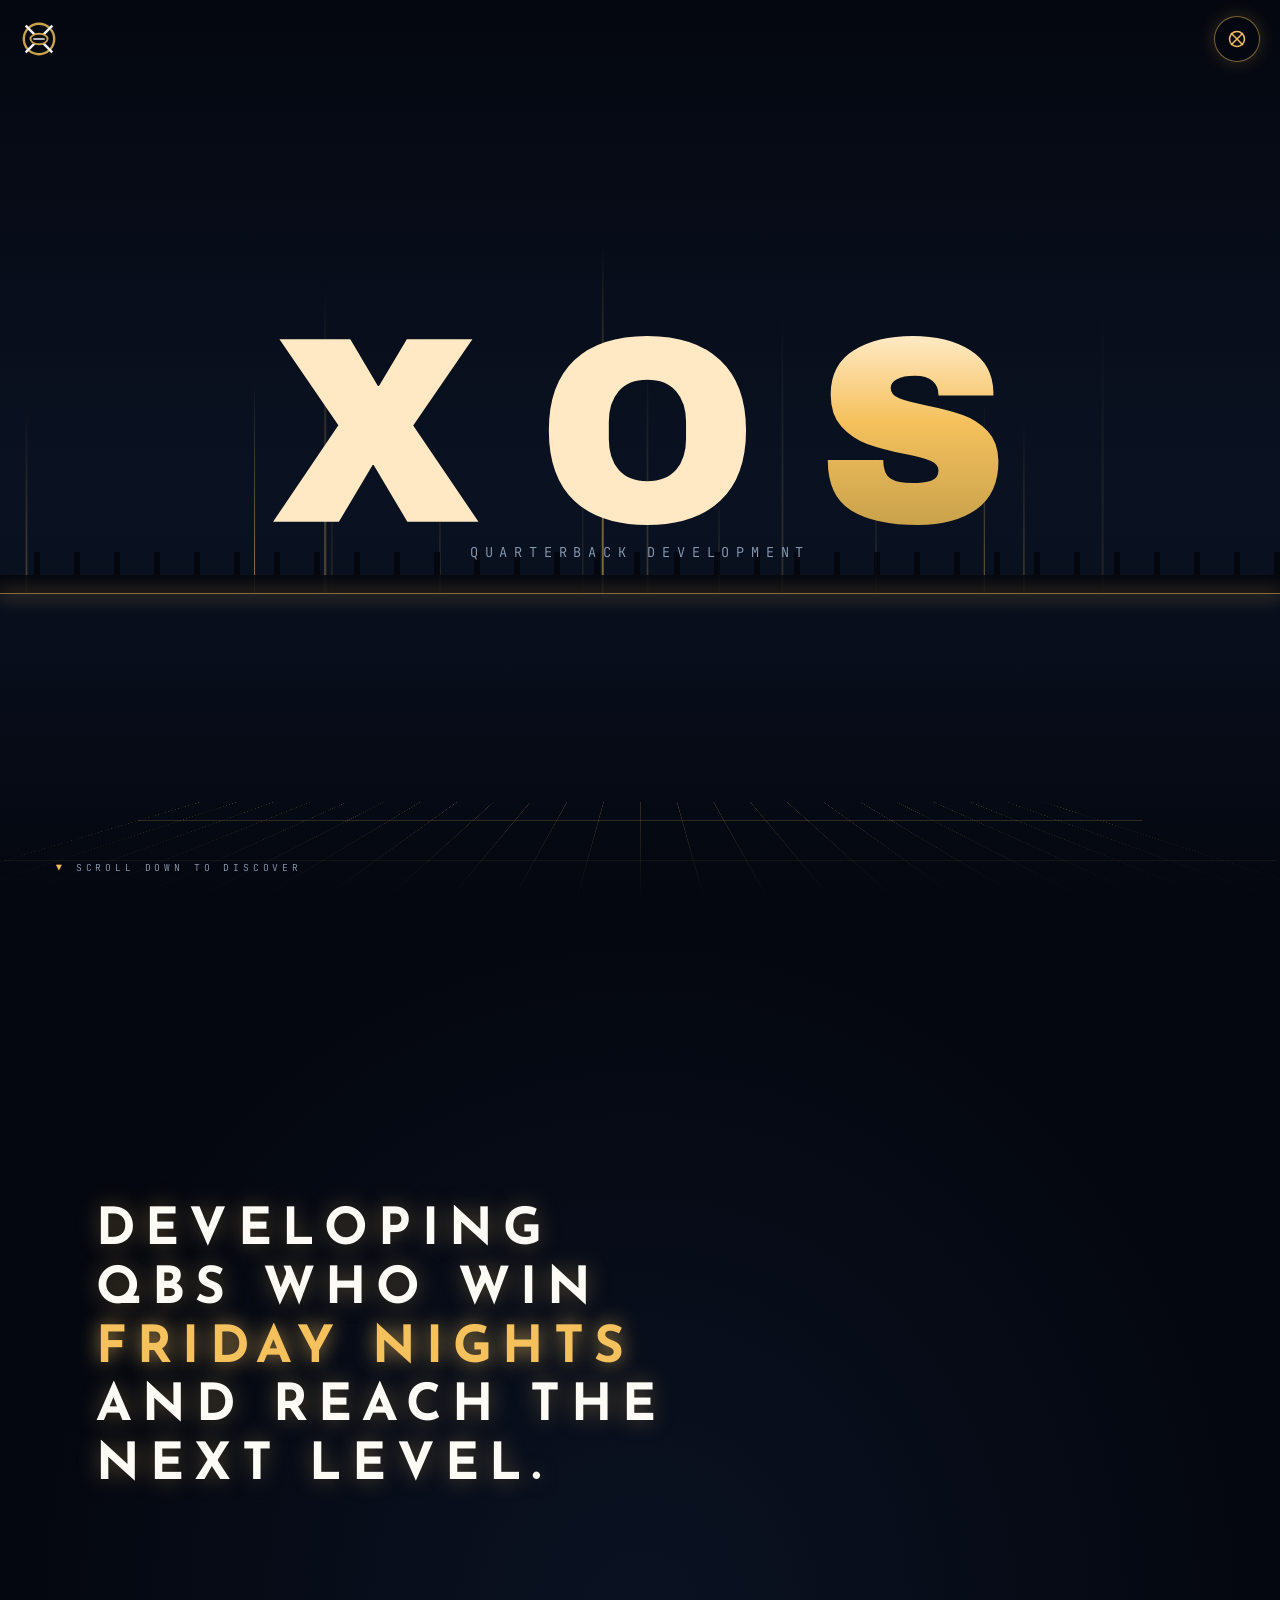
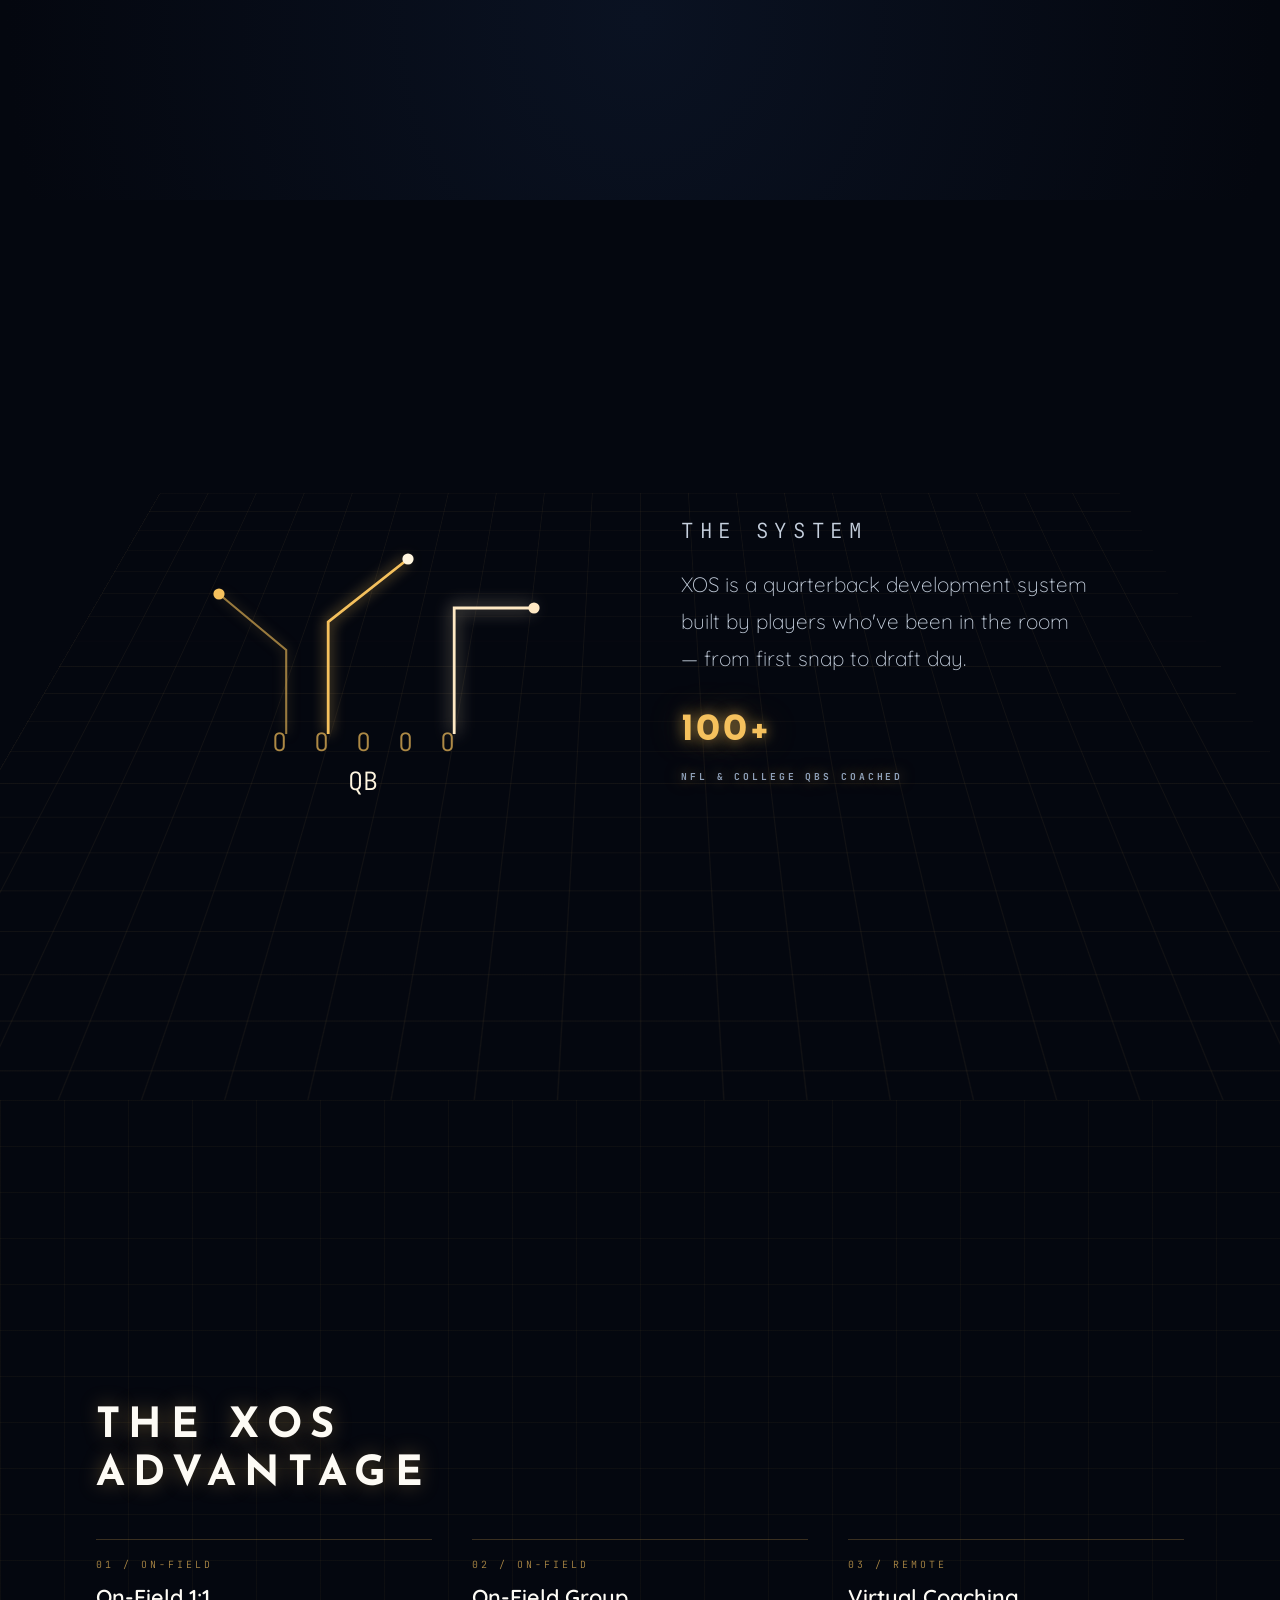
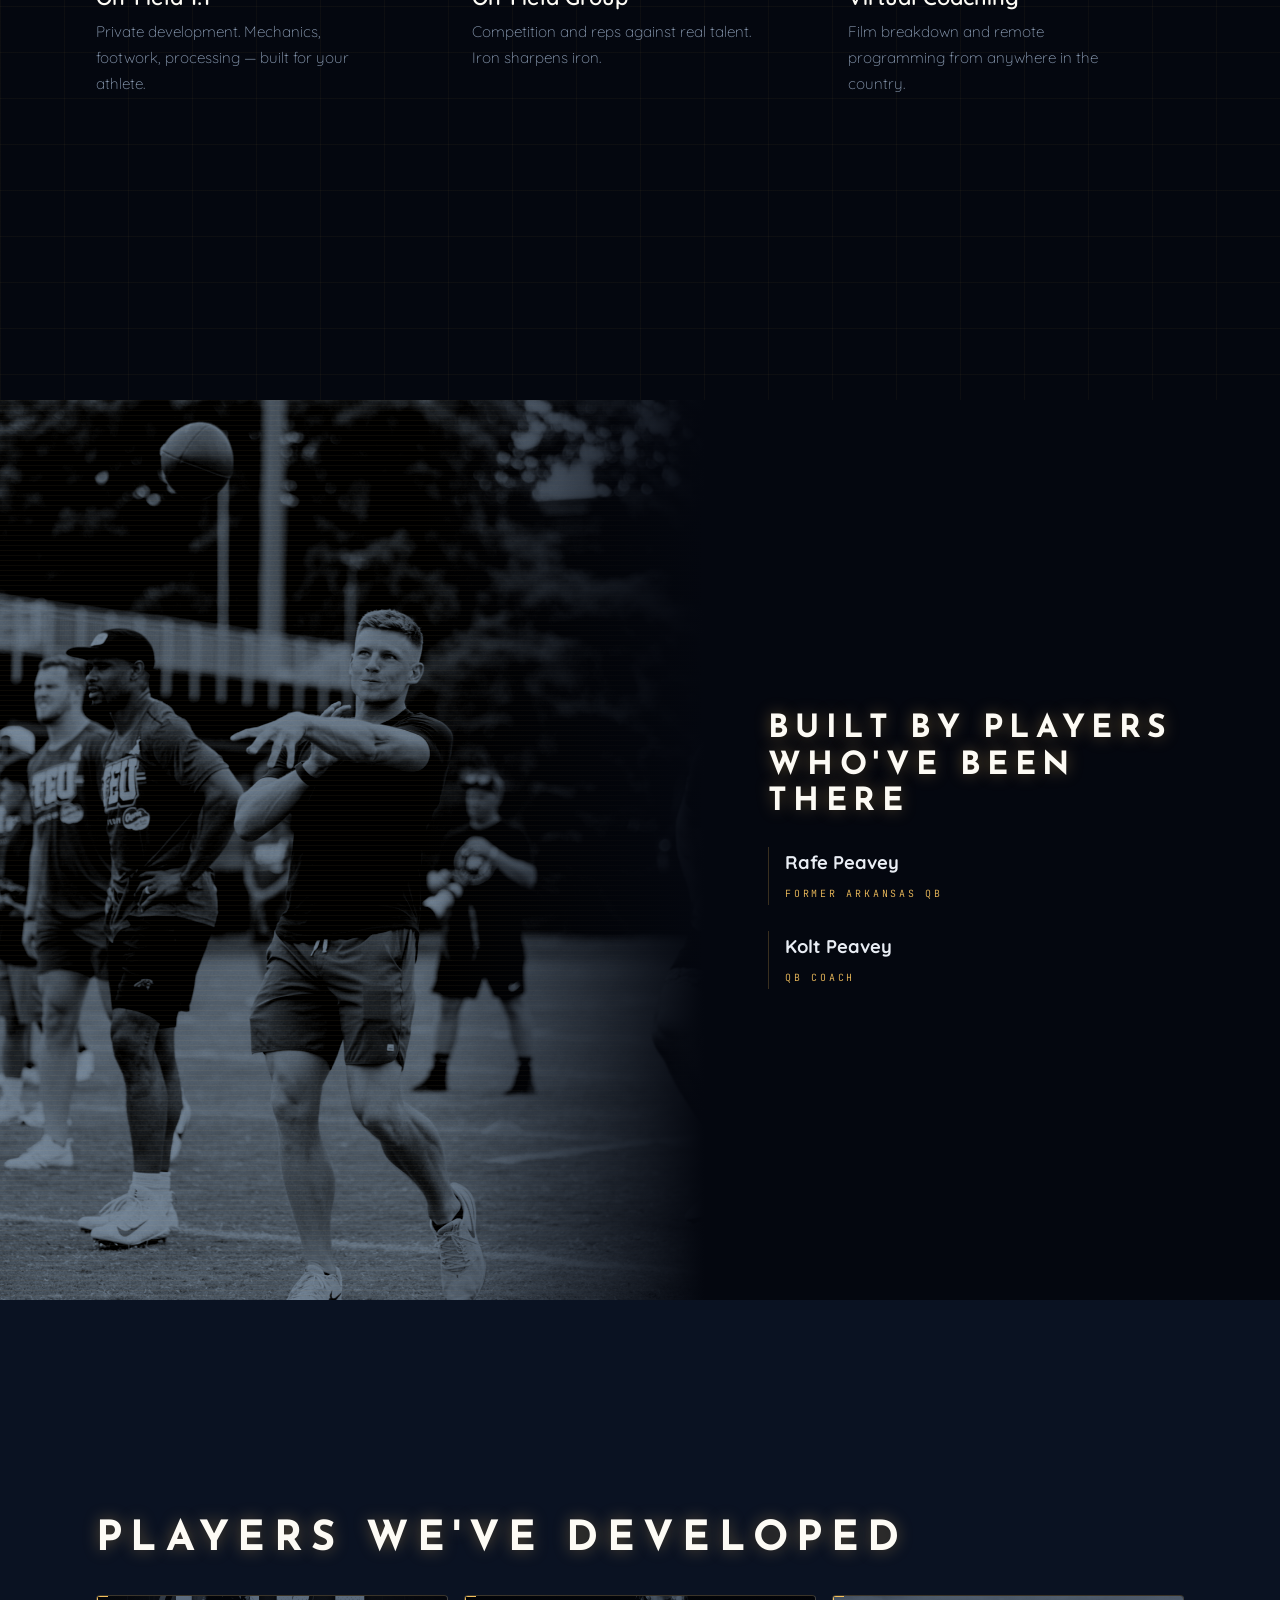
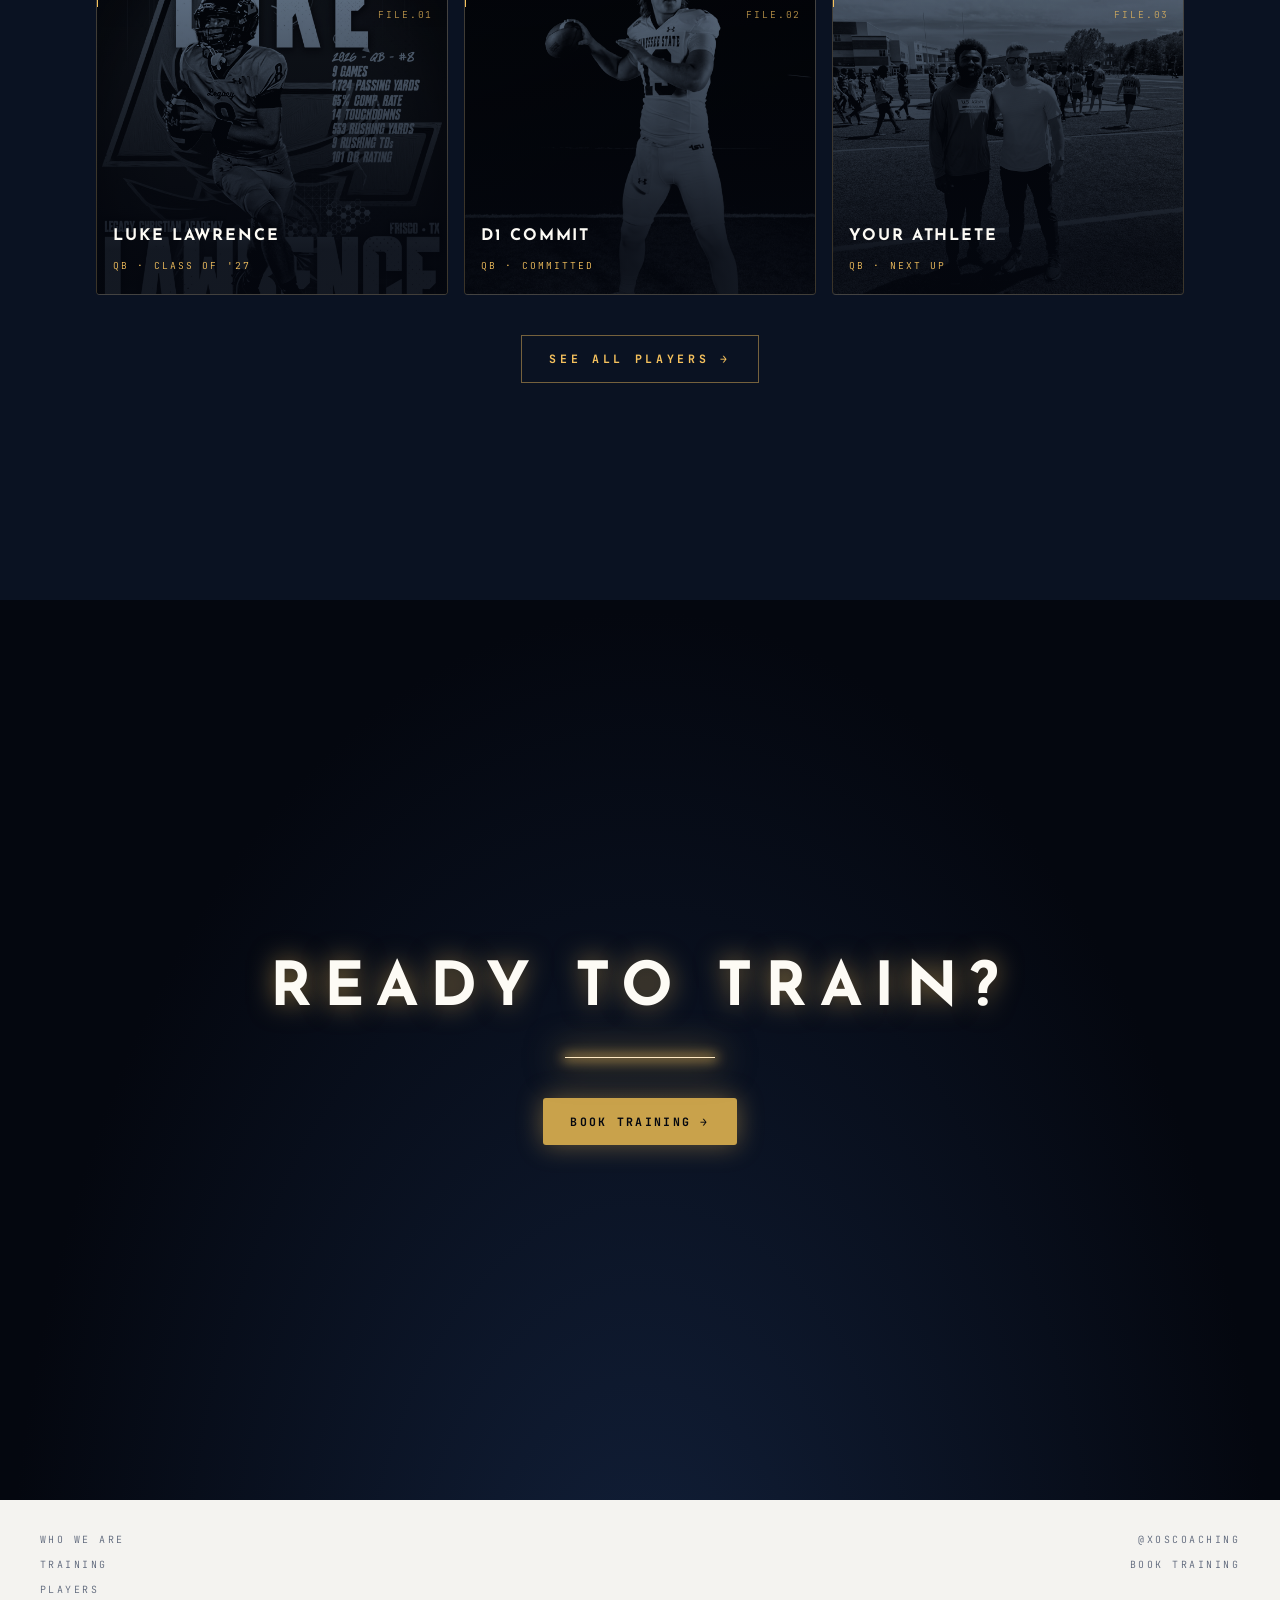
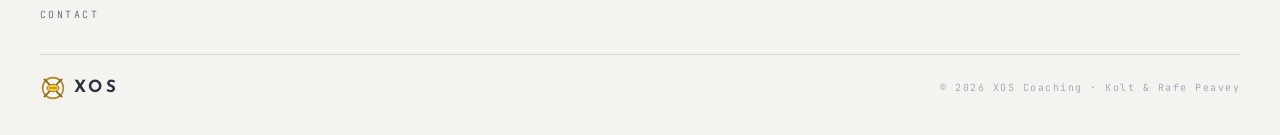
==== index.html @ 0acbbee3 "Add white-hot leading tip to XOS saber reveal Co-Authored-By: Claude Opus 4.8 (1M context) <noreply@" ====
<!doctype html>
<html lang="en">
<head>
  <meta charset="utf-8">
  <meta name="viewport" content="width=device-width, initial-scale=1">
  <title>XOS Coaching — Elite Quarterback Development</title>
  <meta name="description" content="XOS Coaching — quarterback development from Kolt & Rafe Peavey. 100+ NFL and college QBs coached. Book training today.">
  <link rel="preconnect" href="https://fonts.googleapis.com">
  <link rel="preconnect" href="https://fonts.gstatic.com" crossorigin>
  <link href="https://fonts.googleapis.com/css2?family=Josefin+Sans:wght@400;600;700&family=Quicksand:wght@300;400;500;600;700&family=JetBrains+Mono:wght@400;700&display=swap" rel="stylesheet">
  <link rel="stylesheet" href="css/styles.css">
  <link rel="icon" href="assets/logo.svg" type="image/svg+xml">
</head>
<body>
  <header class="site-header">
    <a href="index.html" aria-label="XOS Coaching home"><img class="logo" src="assets/logo.svg" alt="XOS Coaching"></a>
    <button class="menu-toggle" aria-label="Open menu" aria-controls="site-menu" aria-expanded="false">
      <svg viewBox="0 0 40 40" aria-hidden="true"><circle cx="20" cy="20" r="15" fill="none" stroke="currentColor" stroke-width="3"/><line x1="8" y1="8" x2="32" y2="32" stroke="currentColor" stroke-width="3"/><line x1="32" y1="8" x2="8" y2="32" stroke="currentColor" stroke-width="3"/></svg>
    </button>
  </header>

  <main>

    <!-- CH0 — ARRIVAL -->
    <section class="ch ch--arrival" id="ch0" aria-label="XOS Quarterback Development">
      <div class="stars"></div>
      <canvas id="beams" aria-hidden="true"></canvas>
      <div class="stadium-sil" aria-hidden="true"></div>
      <div class="horizon" aria-hidden="true"></div>
      <div class="grid-floor" aria-hidden="true"></div>
      <div class="arrival-mark">
        <div class="arrival-logo" role="img" aria-label="XOS">
          <svg class="xos-mark" viewBox="0 -12 2773 712" aria-hidden="true" focusable="false">
            <defs>
              <linearGradient id="xos-s-gold" x1="0" y1="0" x2="0" y2="1">
                <stop offset="0" stop-color="var(--core)"/>
                <stop offset=".45" stop-color="var(--hot)"/>
                <stop offset="1" stop-color="var(--gold)"/>
              </linearGradient>

              <!-- Reveal masks. White = reveal. One mask PER GLYPH so an
                   overweight stroke can never spill into a neighbouring letter.
                   Widths are verified to give 100% glyph coverage; do not lower
                   them. Skeletons trace each glyph's centreline. -->
              <mask id="xos-mask-x" maskUnits="userSpaceOnUse" x="-200" y="-212" width="3173" height="1112">
                <path class="xos-trace" pathLength="1" style="--xd:.15s" stroke-width="250" d="M121.3 -57.3L684.2 745.3"/>
                <path class="xos-trace" pathLength="1" style="--xd:.28s" stroke-width="250" d="M672.8 -56.5L86.7 744.5"/>
              </mask>
              <mask id="xos-mask-o" maskUnits="userSpaceOnUse" x="-200" y="-212" width="3173" height="1112">
                <path class="xos-trace" pathLength="1" style="--xd:.45s" stroke-width="270" d="M1414.5 70.5A258.5 273.5 0 1 1 1414.5 617.5A258.5 273.5 0 1 1 1414.5 70.5"/>
              </mask>
              <mask id="xos-mask-s" maskUnits="userSpaceOnUse" x="-200" y="-212" width="3173" height="1112">
                <path class="xos-trace" pathLength="1" style="--xd:.7s" stroke-width="300" d="M2614 205C2610 40 2500 20 2410 25C2300 30 2215 105 2218 190C2225 265 2330 290 2430 330C2540 372 2618 405 2618 495C2618 585 2520 660 2415 655C2310 650 2205 590 2198 487"/>
              </mask>
            </defs>

            <!-- Archivo Black outlines, embedded. evenodd so the O's counter is a
                 hole regardless of contour winding. -->
            <g class="xos-glyphs" fill-rule="evenodd">
              <path class="xos-glyph" mask="url(#xos-mask-x)" fill="var(--core)" d="M778 688H510L383 474H379L252 688H4L250 324L28 0H295L399 176H403L508 0H755L532 325Z"/>
              <path class="xos-glyph" mask="url(#xos-mask-o)" fill="var(--core)" d="M1786 344Q1786 518 1689 609Q1592 700 1414 700Q1236 700 1139.5 609.5Q1043 519 1043 344Q1043 169 1139.5 78.5Q1236 -12 1414 -12Q1592 -12 1689 79Q1786 170 1786 344ZM1269 312V376Q1269 449 1306 492Q1343 535 1414 535Q1485 535 1522.5 492Q1560 449 1560 376V312Q1560 239 1522.5 196Q1485 153 1414 153Q1343 153 1306 196Q1269 239 1269 312Z"/>
              <path class="xos-glyph" mask="url(#xos-mask-s)" fill="url(#xos-s-gold)" d="M2718 200V212H2511V208Q2511 178 2489 158Q2467 138 2422 138Q2378 138 2354.5 151Q2331 164 2331 183Q2331 210 2363 223Q2395 236 2466 250Q2549 267 2602.5 285.5Q2656 304 2696 346Q2736 388 2737 460Q2737 582 2654.5 641Q2572 700 2434 700Q2273 700 2183.5 646Q2094 592 2094 455H2303Q2303 507 2330 524.5Q2357 542 2414 542Q2456 542 2483.5 533Q2511 524 2511 496Q2511 471 2480.5 458.5Q2450 446 2381 432Q2297 414 2242 394.5Q2187 375 2146 330Q2105 285 2105 208Q2105 95 2192.5 41.5Q2280 -12 2414 -12Q2546 -12 2631 41.5Q2716 95 2718 200Z"/>
            </g>

            <!-- Hot tips: ride the leading edge of each trace. Same d, same
                 timing, same --xd as the matching .xos-trace above. -->
            <g class="xos-tips" aria-hidden="true">
              <circle class="xos-tip" r="26" style="--xd:.15s;offset-path:path('M121.3 -57.3L684.2 745.3')"/>
              <circle class="xos-tip" r="26" style="--xd:.28s;offset-path:path('M672.8 -56.5L86.7 744.5')"/>
              <circle class="xos-tip" r="26" style="--xd:.45s;offset-path:path('M1414.5 70.5A258.5 273.5 0 1 1 1414.5 617.5A258.5 273.5 0 1 1 1414.5 70.5')"/>
              <circle class="xos-tip" r="26" style="--xd:.7s;offset-path:path('M2614 205C2610 40 2500 20 2410 25C2300 30 2215 105 2218 190C2225 265 2330 290 2430 330C2540 372 2618 405 2618 495C2618 585 2520 660 2415 655C2310 650 2205 590 2198 487')"/>
            </g>
          </svg>
        </div>
        <div class="arrival-sub">Quarterback Development</div>
      </div>
      <div class="scroll-cue">Scroll down to discover</div>
    </section>

    <!-- CH1 — STATEMENT -->
    <section class="ch ch--statement" id="ch1">
      <div class="stars" style="opacity:.5"></div>
      <div class="ch__inner">
        <h2 class="statement reveal">Developing QBs who win <em>Friday nights</em> and reach the next level.</h2>
      </div>
    </section>

    <!-- CH2 — THE SYSTEM -->
    <section class="ch ch--system" id="ch2">
      <div class="grid-faint"></div>
      <div class="ch__inner">
        <div class="system-diagram reveal">
          <svg class="play" viewBox="0 0 300 300" role="img" aria-label="Diagram of a quarterback and three receiver routes">
            <g font-family="JetBrains Mono, monospace" font-size="18" fill="rgba(245,193,93,0.7)">
              <text x="78" y="222">O</text><text x="108" y="222">O</text><text x="138" y="222">O</text><text x="168" y="222">O</text><text x="198" y="222">O</text>
              <text x="132" y="250" fill="#fff6e0">QB</text>
            </g>
            <path style="--d:.1s;filter:drop-shadow(0 0 5px rgba(245,193,93,0.9))" d="M 118 210 L 118 130 L 175 85" fill="none" stroke="#f5c15d" stroke-width="2"/>
            <path style="--d:.35s;filter:drop-shadow(0 0 6px rgba(255,233,196,0.85))" d="M 208 210 L 208 120 L 265 120" fill="none" stroke="#ffe9c4" stroke-width="2"/>
            <path style="--d:.6s;filter:drop-shadow(0 0 4px rgba(245,193,93,0.6))" d="M 88 210 L 88 150 L 40 110" fill="none" stroke="rgba(245,193,93,0.6)" stroke-width="1.5"/>
            <circle cx="175" cy="85" r="4" fill="#fff6e0"/>
            <circle cx="265" cy="120" r="4" fill="#ffe9c4"/>
            <circle cx="40" cy="110" r="4" fill="#f5c15d"/>
          </svg>
        </div>
        <div class="system-copy reveal" style="--d:.15s">
          <p class="label" style="display:block;margin-bottom:1rem">The System</p>
          <p>XOS is a quarterback development system built by players who've been in the room — from first snap to draft day.</p>
          <div class="num">100+<small>NFL &amp; College QBs Coached</small></div>
        </div>
      </div>
    </section>

    <!-- CH3 — THE ADVANTAGE -->
    <section class="ch ch--advantage" id="ch3">
      <div class="grid-faint" style="opacity:.7"></div>
      <div class="ch__inner">
        <h3 class="advantage-head glow-text reveal">The XOS Advantage</h3>
        <div class="advantage-cols">
          <div class="adv-col reveal" style="--d:.1s">
            <div class="adv-idx">01 / On-Field</div>
            <h5>On-Field 1:1</h5>
            <p>Private development. Mechanics, footwork, processing — built for your athlete.</p>
          </div>
          <div class="adv-col reveal" style="--d:.25s">
            <div class="adv-idx">02 / On-Field</div>
            <h5>On-Field Group</h5>
            <p>Competition and reps against real talent. Iron sharpens iron.</p>
          </div>
          <div class="adv-col reveal" style="--d:.4s">
            <div class="adv-idx">03 / Remote</div>
            <h5>Virtual Coaching</h5>
            <p>Film breakdown and remote programming from anywhere in the country.</p>
          </div>
        </div>
      </div>
    </section>

    <!-- CH4 — THE COACHES -->
    <section class="ch ch--coaches" id="ch4">
      <div class="ch__inner">
        <div class="coach-photo">
          <div class="duotone-layer"><img src="images/rafe.jpg" alt="Coach Rafe Peavey on the field"></div>
          <div class="scanlines"></div>
        </div>
        <div class="coach-copy">
          <h3 class="reveal">Built by players who've been there</h3>
          <div class="dossier-entry reveal" style="--d:.15s"><b>Rafe Peavey</b><span>Former Arkansas QB</span></div>
          <div class="dossier-entry reveal" style="--d:.3s"><b>Kolt Peavey</b><span>QB Coach</span></div>
        </div>
      </div>
    </section>

    <!-- CH5 — THE ROSTER -->
    <section class="ch ch--roster" id="ch5">
      <div class="ch__inner">
        <h3 class="roster-head reveal">Players We've Developed</h3>
        <div class="roster-grid">
          <article class="dossier reveal" style="--d:.05s">
            <img class="dossier-bg" src="images/player1.jpg" alt="Luke Lawrence, quarterback rolling out to pass" loading="lazy">
            <div class="dossier-scrim"></div>
            <span class="dossier-corner" aria-hidden="true"></span>
            <span class="dossier-file">FILE.01</span>
            <div class="dossier-meta"><b>Luke Lawrence</b><span>QB · Class of '27</span></div>
          </article>
          <article class="dossier reveal" style="--d:.2s">
            <img class="dossier-bg" src="images/player2.jpg" alt="Quarterback setting up to throw during practice" loading="lazy">
            <div class="dossier-scrim"></div>
            <span class="dossier-corner" aria-hidden="true"></span>
            <span class="dossier-file">FILE.02</span>
            <div class="dossier-meta"><b>D1 Commit</b><span>QB · Committed</span></div>
          </article>
          <article class="dossier reveal" style="--d:.35s">
            <img class="dossier-bg" src="images/player3.jpg" alt="Quarterback posing in uniform with the football" loading="lazy">
            <div class="dossier-scrim"></div>
            <span class="dossier-corner" aria-hidden="true"></span>
            <span class="dossier-file">FILE.03</span>
            <div class="dossier-meta"><b>Your Athlete</b><span>QB · Next up</span></div>
          </article>
        </div>
        <div class="roster-cta reveal" style="--d:.2s"><a class="btn btn-ghost" href="players.html">See All Players →</a></div>
      </div>
    </section>

    <!-- CH6 — THE ASK -->
    <section class="ch ch--ask" id="ch6">
      <div class="stars" style="opacity:.6"></div>
      <div class="ch__inner" style="text-align:center;display:flex;flex-direction:column;align-items:center">
        <h2 class="ask-head reveal">Ready to Train?</h2>
        <div class="saber" role="presentation"></div>
        <a class="btn btn-gold reveal" style="--d:.3s" href="contact.html">Book Training →</a>
      </div>
    </section>
  </main>

  <div class="site-menu" id="site-menu" role="dialog" aria-modal="true" aria-label="Site menu">
    <button class="menu-toggle menu-close" aria-label="Close menu">✕</button>
    <nav>
      <a href="about.html">Who We Are</a>
      <a href="training.html">What We Do</a>
      <a href="players.html">Players</a>
      <a href="contact.html">Contact</a>
    </nav>
    <div class="menu-foot">KOLT &amp; RAFE PEAVEY · @XOSCOACHING</div>
  </div>

  <!-- CH7 — LIGHT FOOTER -->
  <footer class="site-footer">
    <div class="footer-inner">
      <div class="footer-links">
        <div>
          <a href="about.html">Who We Are</a>
          <a href="training.html">Training</a>
          <a href="players.html">Players</a>
          <a href="contact.html">Contact</a>
        </div>
        <div style="text-align:right">
          <a href="https://instagram.com/xoscoaching">@xoscoaching</a>
          <a href="contact.html">Book Training</a>
        </div>
      </div>
      <div class="footer-brand">
        <span class="brand-word"><img class="logo" src="assets/logo.svg" alt="">XOS</span>
        <small>© 2026 XOS Coaching · Kolt &amp; Rafe Peavey</small>
      </div>
    </div>
  </footer>

  <script src="js/main.js"></script>
  <script src="js/cinematic.js"></script>
</body>
</html>
---- css/styles.css ----
/* ============================================================
   XOS COACHING — "Midnight Gold" theme
   Gold neon on deep navy. Vanilla CSS, no build step.
   ============================================================ */

:root{
  /* Midnight Gold palette */
  --bg:#04070f;
  --bg-mid:#0a1222;
  --bg-warm:#12203a;
  --panel:rgba(18,32,58,.45);
  --hairline:rgba(245,193,93,.22);
  --gold:#c9a24b;
  --hot:#f5c15d;
  --core:#ffe9c4;
  --head:#fdfbf5;
  --text:#e9edf4;
  --muted:#8fa0b8;

  /* raw neon channels for rgba() glows */
  --neon:245,193,93;
  --neon-deep:201,162,75;

  /* backward-compat aliases (interior pages still reference these
     until their Task 3 restyle lands) */
  --ink:#04070f;
  --panel-2:#0a1222;
  --line:rgba(245,193,93,.14);
  --gold-dim:#7a5a1a;

  --max:1200px;
  --font-display:"Josefin Sans","Futura","Century Gothic",sans-serif;
  --font-body:"Quicksand",-apple-system,"Segoe UI",Roboto,sans-serif;
  --font-mono:"JetBrains Mono",ui-monospace,SFMono-Regular,Menlo,monospace;

  /* signature glow */
  --glow-text:0 0 14px rgba(var(--neon),.6), 0 0 34px rgba(var(--neon-deep),.45);
  --duotone:grayscale(1) brightness(.5) contrast(1.15) sepia(.5) saturate(1.4) hue-rotate(170deg);
}

*,*::before,*::after{box-sizing:border-box;margin:0;padding:0}
/* Plain native scrolling — no smooth-scroll, nothing fights the wheel.
   overflow-x:clip (not hidden) so no scroll container is created and
   position:fixed descendants stay glued to the viewport. */
html{overflow-x:clip}
body{
  background:var(--bg);
  color:var(--text);
  font-family:var(--font-body);
  font-weight:300;
  line-height:1.7;
  -webkit-font-smoothing:antialiased;
  overflow-x:clip;
}
img{max-width:100%;display:block}
a{color:inherit;text-decoration:none}
h1,h2,h3{font-family:var(--font-display);font-weight:700;letter-spacing:.2em;line-height:1.1;text-transform:uppercase}

.container{max-width:var(--max);margin:0 auto;padding:0 1.25rem}
.section{padding:3.5rem 0;position:relative}
@media (min-width:1024px){.section{padding:5rem 0}}

/* ---------- micro-labels ---------- */
.label,.mono-label{
  font-family:var(--font-mono);
  font-size:.68rem;
  letter-spacing:.32em;
  text-transform:uppercase;
  font-weight:400;
  color:var(--hot);
}
.mono-label{color:var(--muted)}
.glow-text{text-shadow:var(--glow-text)}

/* ============================================================
   BUTTONS
   ============================================================ */
.btn{
  display:inline-block;
  font-family:var(--font-mono);
  font-weight:700;
  font-size:.72rem;
  letter-spacing:.2em;
  text-transform:uppercase;
  padding:.85rem 1.7rem;
  border-radius:3px;
  cursor:pointer;
  border:0;
  transition:transform .12s ease,box-shadow .25s ease,background .25s ease,color .25s ease;
}
.btn:active{transform:translateY(1px)}

.btn-gold{
  background:var(--gold);
  color:var(--bg);
  box-shadow:0 0 26px rgba(var(--neon),.4);
}
.btn-gold:hover{
  background:var(--hot);
  box-shadow:0 0 34px rgba(var(--neon),.7),0 0 60px rgba(var(--neon-deep),.45);
}

.btn-ghost{
  background:transparent;
  color:var(--hot);
  border:1px solid rgba(var(--neon),.45);
  border-radius:0;
  letter-spacing:.32em;
}
.btn-ghost:hover{
  border-color:var(--hot);
  box-shadow:0 0 20px rgba(var(--neon),.3),inset 0 0 18px rgba(var(--neon),.08);
  color:var(--core);
}

/* ============================================================
   HEADER + FULL-SCREEN MENU
   ============================================================ */
.site-header{
  position:fixed;top:0;left:0;right:0;z-index:30;
  display:flex;align-items:center;justify-content:space-between;
  padding:1rem 1.25rem;
}
.site-header .logo{width:38px;height:38px}
.menu-toggle{
  width:46px;height:46px;border-radius:50%;
  border:1px solid rgba(var(--neon),.5);
  background:rgba(4,7,15,.75);
  color:var(--hot);
  display:flex;align-items:center;justify-content:center;
  cursor:pointer;
  box-shadow:0 0 18px rgba(var(--neon),.2);
  transition:box-shadow .25s ease,color .2s ease;
}
.menu-toggle:hover{color:var(--core);box-shadow:0 0 26px rgba(var(--neon),.45)}
.menu-toggle svg{width:20px;height:20px}

.site-menu{
  position:fixed;inset:0;z-index:40;
  background:linear-gradient(150deg,var(--bg-warm) 0%,var(--bg-mid) 45%,var(--bg) 100%);
  display:flex;flex-direction:column;justify-content:center;
  padding:2rem 1.75rem;
  transform:translateY(-100%);opacity:0;visibility:hidden;
  transition:transform .4s ease,opacity .3s;
}
.site-menu.open{transform:translateY(0);opacity:1;visibility:visible}
.site-menu nav{display:flex;flex-direction:column;gap:.6rem}
.site-menu nav a{
  font-family:var(--font-display);font-size:1.4rem;text-transform:uppercase;
  font-weight:700;letter-spacing:.2em;
  color:var(--text);width:fit-content;transition:color .18s ease,text-shadow .18s ease;
}
.site-menu nav a:hover,.site-menu nav a[aria-current="page"]{
  color:var(--hot);text-shadow:var(--glow-text);
}
.site-menu .menu-close{position:absolute;top:1rem;right:1.25rem;font-size:1.1rem}
.site-menu .menu-foot{
  position:absolute;bottom:1.6rem;left:1.75rem;
  font-family:var(--font-mono);font-size:.62rem;letter-spacing:.28em;
  text-transform:uppercase;color:var(--muted);
}
@media (min-width:1024px){.site-menu nav a{font-size:2.1rem}}

/* ============================================================
   REUSABLE FX UTILITIES
   ============================================================ */

/* CSS star field */
.stars{
  position:absolute;inset:0;pointer-events:none;
  background-image:
    radial-gradient(1px 1px at 12% 18%, rgba(255,255,255,.8) 50%, transparent 50%),
    radial-gradient(1px 1px at 78% 12%, rgba(255,255,255,.5) 50%, transparent 50%),
    radial-gradient(1px 1px at 55% 26%, rgba(var(--neon),.7) 50%, transparent 50%),
    radial-gradient(1px 1px at 32% 8%,  rgba(255,255,255,.45) 50%, transparent 50%),
    radial-gradient(1px 1px at 88% 32%, rgba(var(--neon),.5) 50%, transparent 50%),
    radial-gradient(1px 1px at 45% 14%, rgba(255,255,255,.35) 50%, transparent 50%),
    radial-gradient(1px 1px at 65% 6%,  rgba(255,255,255,.55) 50%, transparent 50%),
    radial-gradient(1px 1px at 22% 40%, rgba(255,255,255,.3) 50%, transparent 50%),
    radial-gradient(1px 1px at 92% 60%, rgba(var(--neon),.4) 50%, transparent 50%),
    radial-gradient(1px 1px at 8% 66%,  rgba(255,255,255,.35) 50%, transparent 50%);
}

/* perspective gold grid floor */
.grid-floor{
  position:absolute;left:-10%;right:-10%;bottom:0;height:42%;pointer-events:none;
  background-image:
    linear-gradient(rgba(var(--neon),.28) 1px, transparent 1px),
    linear-gradient(90deg, rgba(var(--neon),.28) 1px, transparent 1px);
  background-size:46px 34px;
  transform:perspective(320px) rotateX(58deg);
  transform-origin:bottom;
  -webkit-mask-image:linear-gradient(180deg, transparent, black 60%);
  mask-image:linear-gradient(180deg, transparent, black 60%);
}

/* faint flat grid (for diagram / advantage backdrops) */
.grid-faint{
  position:absolute;inset:0;pointer-events:none;
  background-image:
    linear-gradient(rgba(var(--neon),.06) 1px, transparent 1px),
    linear-gradient(90deg, rgba(var(--neon),.06) 1px, transparent 1px);
  background-size:64px 46px;
}

/* blue-night duotone photo filter */
.duotone{filter:var(--duotone)}

/* scanline overlay */
.scanlines{
  position:absolute;inset:0;pointer-events:none;
  background:repeating-linear-gradient(0deg, transparent 0 4px, rgba(var(--neon),.05) 4px 5px);
}

/* lightsaber line */
.saber{
  width:150px;height:1px;background:var(--core);
  box-shadow:0 0 12px 2px rgba(var(--neon),.85),0 0 34px 6px rgba(var(--neon-deep),.5);
  transform:scaleX(0);transform-origin:center;
  transition:transform .9s cubic-bezier(.2,.8,.2,1);
}
.saber--divider{width:100%;opacity:.7}
.in-view .saber{transform:scaleX(1)}
@keyframes saber-ignite{from{transform:scaleX(0);opacity:0}to{transform:scaleX(1);opacity:1}}

/* ============================================================
   CHAPTER SYSTEM (index cinematic)
   ============================================================ */
.ch{
  position:relative;
  min-height:100vh;  /* fallback for older browsers */
  min-height:100svh; /* stable on mobile — no URL-bar jump */
  display:flex;align-items:center;justify-content:center;
  overflow:hidden;
  padding:5rem 0;
  contain:paint; /* lets Chrome skip painting offscreen chapters — fewer
                    unpainted frames during fast scrolls. Safe: the fixed
                    header is not a descendant of .ch. */
}
.ch__inner{
  position:relative;z-index:3;width:100%;
  max-width:var(--max);margin:0 auto;
  padding:0 clamp(1.25rem,5vw,3.5rem);
}
/* reveal states — content rises/blur-resolves when chapter enters */
.reveal{
  opacity:0;transform:translateY(34px);filter:blur(8px);
  transition:opacity .9s ease,transform .9s cubic-bezier(.2,.8,.2,1),filter .9s ease;
  transition-delay:var(--d,0s);
}
.in-view .reveal{opacity:1;transform:none;filter:none}

/* self-drawing SVG routes */
.play path{
  stroke-dasharray:520;stroke-dashoffset:520;
  transition:stroke-dashoffset 1.6s ease;
  transition-delay:var(--d,0s);
}
.in-view .play path{stroke-dashoffset:0}
.play circle{opacity:0;transition:opacity .5s ease .9s}
.in-view .play circle{opacity:1}

/* ---------- CH0 Arrival ---------- */
.ch--arrival{
  flex-direction:column;
  background:linear-gradient(180deg,var(--bg) 0%,var(--bg-mid) 55%,var(--bg) 100%);
}
/* width/height 100% is required: canvas is a replaced element, so
   inset:0 alone would leave its CSS size at the width/height attributes */
#beams{position:absolute;inset:0;width:100%;height:100%;z-index:1;pointer-events:none}
/* static fallback gradient when canvas/beams are skipped */
.beams-fallback{
  position:absolute;left:0;right:0;bottom:34%;height:46%;z-index:1;pointer-events:none;
  background:linear-gradient(180deg,transparent, rgba(var(--neon),.14) 70%, rgba(var(--neon),.28));
  -webkit-mask-image:linear-gradient(90deg,transparent,black 20%,black 80%,transparent);
  mask-image:linear-gradient(90deg,transparent,black 20%,black 80%,transparent);
}
.horizon{
  position:absolute;left:0;right:0;bottom:34%;height:1px;z-index:2;
  background:rgba(var(--neon),.55);
  box-shadow:0 0 18px 2px rgba(var(--neon),.45);
}
.stadium-sil{
  position:absolute;left:0;right:0;bottom:34%;height:42px;z-index:2;opacity:.9;
  background:
    linear-gradient(transparent 55%, var(--bg) 55%),
    repeating-linear-gradient(90deg, transparent 0 34px, var(--bg) 34px 40px);
}
.ch--arrival .grid-floor{height:34%;z-index:1;
  transform:perspective(340px) rotateX(56deg);
  background-size:clamp(40px,6vw,64px) clamp(30px,4vw,44px);
  -webkit-mask-image:linear-gradient(180deg,black,transparent);mask-image:linear-gradient(180deg,black,transparent);
}
.arrival-mark{position:relative;z-index:3;text-align:center}
.arrival-logo{line-height:0}
/* --- XOS wordmark: solid Archivo Black outlines, saber-trace reveal --- */
/* The saber is the MASK, not the letter. Glyphs are flat fills; an animated
   stroke uncovers them. Mask strokes are deliberately OVERWEIGHT (wider than
   the stem) and overshoot the glyph — that is safe because each glyph has its
   own mask, so a stroke can never spill into a neighbour. Sizing them to the
   stem is what produced the old white-core-in-gold-ring tube. */
.xos-mark{
  width:clamp(16rem,72vw,46rem);height:auto;display:block;margin:0 auto;
  overflow:visible;
}
.xos-glyph{stroke:none}
/* Mask strokes: white reveals the glyph beneath. stroke-width is set per-path
   in the markup (X 250 / O 270 / S 300) — verified for 100% coverage. */
.xos-trace{
  fill:none;stroke:#fff;
  stroke-linecap:round;stroke-linejoin:round;
  stroke-dasharray:1;stroke-dashoffset:1;
  animation:xos-draw .62s cubic-bezier(.2,.8,.2,1) var(--xd,0s) both;
}
@keyframes xos-draw{to{stroke-dashoffset:0}}
/* The only part of the saber visible on top of the letters. Travels the same
   skeleton, on the same clock, as its .xos-trace — so it sits exactly at the
   leading edge of the reveal, then flares out as the letter completes. */
.xos-tip{
  fill:var(--head);
  filter:drop-shadow(0 0 18px var(--core)) drop-shadow(0 0 40px var(--hot));
  offset-distance:0%;opacity:0;
  animation:
    xos-tip-travel .62s cubic-bezier(.2,.8,.2,1) var(--xd,0s) forwards,
    xos-tip-out .3s ease-out calc(var(--xd,0s) + .5s) forwards;
}
/* forwards, not both: a backwards fill would back-fill opacity:1 and park a
   visible hot dot at each glyph's start point during its --xd delay. The tip
   must not exist until its own trace ignites. */
@keyframes xos-tip-travel{from{opacity:1}to{opacity:1;offset-distance:100%}}
@keyframes xos-tip-out{0%{opacity:1;r:26}60%{opacity:1;r:34}100%{opacity:0;r:10}}
.arrival-sub{
  font-family:var(--font-mono);
  font-size:clamp(.6rem,1.6vw,.85rem);
  letter-spacing:.5em;color:var(--muted);text-transform:uppercase;
  margin-top:1rem;
}
.scroll-cue{
  position:absolute;bottom:1.5rem;left:clamp(1.25rem,5vw,3.5rem);z-index:4;
  font-family:var(--font-mono);font-size:.6rem;letter-spacing:.4em;
  color:var(--muted);text-transform:uppercase;
}
.scroll-cue::before{content:"▼ ";color:var(--hot)}

/* ---------- CH1 Statement ---------- */
.ch--statement{background:radial-gradient(ellipse at 50% 80%,var(--bg-mid) 0%,var(--bg) 70%)}
.ch--statement .statement{
  font-family:var(--font-display);
  font-weight:700;letter-spacing:.2em;
  font-size:clamp(1.5rem,4vw,3.4rem);
  line-height:1.15;text-transform:uppercase;color:var(--head);
  max-width:18ch;text-shadow:0 0 22px rgba(var(--neon),.35);
}
.ch--statement em{font-style:normal;color:var(--hot);text-shadow:0 0 20px rgba(var(--neon),.7)}

/* ---------- CH2 The System ---------- */
.ch--system .ch__inner{display:grid;grid-template-columns:1fr;gap:2rem;align-items:center}
@media(min-width:860px){.ch--system .ch__inner{grid-template-columns:1.1fr 1fr}}
.ch--system .grid-faint{transform:perspective(700px) rotateX(26deg) scale(1.3);transform-origin:center bottom}
.system-diagram{position:relative;display:flex;justify-content:center}
.system-diagram svg{width:100%;max-width:420px;height:auto}
.system-copy p{font-size:clamp(1rem,2vw,1.3rem);line-height:1.8;color:#c6d0de;font-weight:300;max-width:34ch}
.system-copy .num{
  display:inline-block;margin-top:1.25rem;
  font-family:var(--font-display);font-size:clamp(1.6rem,3.6vw,2.4rem);color:var(--hot);
  font-weight:700;letter-spacing:.06em;
  text-shadow:var(--glow-text);
}
.system-copy .num small{display:block;font-family:var(--font-mono);font-size:.6rem;letter-spacing:.3em;color:var(--muted);text-transform:uppercase;margin-top:.35rem}

/* ---------- CH3 The Advantage ---------- */
.ch--advantage .ch__inner{position:relative}
.advantage-head{
  font-family:var(--font-display);font-size:clamp(1.35rem,3.6vw,2.6rem);
  font-weight:700;letter-spacing:.2em;
  color:var(--head);text-transform:uppercase;line-height:1.15;text-shadow:0 0 20px rgba(var(--neon),.35);
  max-width:12ch;
}
.advantage-cols{
  display:grid;grid-template-columns:1fr;gap:2rem;margin-top:2.5rem;
}
@media(min-width:760px){.advantage-cols{grid-template-columns:repeat(3,1fr);gap:2.5rem}}
.adv-col .adv-idx{font-family:var(--font-mono);font-size:.62rem;letter-spacing:.3em;color:rgba(var(--neon),.7);text-transform:uppercase}
.adv-col h5{font-size:1.35rem;font-weight:600;color:var(--head);margin:.6rem 0 .6rem;line-height:1.2}
.adv-col p{font-size:.95rem;line-height:1.7;color:var(--muted);font-weight:300;max-width:32ch}
.adv-col{border-top:1px solid var(--hairline);padding-top:1.1rem}

/* ---------- CH4 The Coaches ---------- */
.ch--coaches{padding:0}
.ch--coaches .ch__inner{max-width:none;padding:0;display:grid;grid-template-columns:1fr;min-height:100vh;min-height:100svh}
@media(min-width:860px){.ch--coaches .ch__inner{grid-template-columns:55% 45%}}
.coach-photo{position:relative;min-height:42vh;overflow:hidden}
@media(min-width:860px){.coach-photo{min-height:100vh;min-height:100svh}}
.coach-photo img{position:absolute;inset:0;width:100%;height:100%;object-fit:cover;object-position:30% 20%}
.coach-photo .duotone-layer{position:absolute;inset:0;filter:var(--duotone)}
.coach-photo .duotone-layer img{position:static;width:100%;height:100%;object-fit:cover;object-position:30% 20%}
@media(min-width:860px){
  .coach-photo::after{content:"";position:absolute;inset:0;background:linear-gradient(90deg,transparent 60%,var(--bg));}
}
.coach-copy{display:flex;flex-direction:column;justify-content:center;padding:clamp(2rem,5vw,4rem)}
.coach-copy h3{font-family:var(--font-display);font-size:clamp(1.2rem,2.6vw,2rem);color:var(--head);line-height:1.15;text-shadow:0 0 16px rgba(var(--neon),.35)}
.dossier-entry{margin-top:1.6rem;border-left:1px solid var(--hairline);padding-left:1rem}
.dossier-entry b{display:block;font-family:var(--font-body);font-size:1.15rem;font-weight:700;color:var(--text)}
.dossier-entry span{font-family:var(--font-mono);font-size:.62rem;letter-spacing:.28em;color:var(--hot);text-transform:uppercase}

/* ---------- CH5 The Roster ---------- */
.ch--roster{background:var(--bg-mid)}
.roster-head{font-family:var(--font-display);font-size:clamp(1.35rem,3.6vw,2.6rem);color:var(--head);text-shadow:0 0 16px rgba(var(--neon),.35)}
.roster-grid{display:grid;grid-template-columns:1fr;gap:1rem;margin-top:2rem}
@media(min-width:560px){.roster-grid{grid-template-columns:repeat(2,1fr)}}
@media(min-width:960px){.roster-grid{grid-template-columns:repeat(3,1fr)}}
.dossier{
  position:relative;overflow:hidden;
  min-height:300px;
  border:1px solid var(--hairline);border-radius:4px;
  background:linear-gradient(160deg,var(--bg-warm) 0%,#070d1a 80%);
  display:flex;
}
.dossier .dossier-bg{position:absolute;inset:0;object-fit:cover;width:100%;height:100%;filter:var(--duotone);opacity:.85}
.dossier .dossier-scrim{position:absolute;inset:0;background:linear-gradient(180deg,rgba(4,7,15,.15) 0%,rgba(4,7,15,.85) 85%)}
.dossier .dossier-file{position:absolute;top:.7rem;right:.85rem;z-index:2;font-family:var(--font-mono);font-size:.6rem;letter-spacing:.2em;color:rgba(var(--neon),.75)}
.dossier .dossier-corner{position:absolute;top:-1px;left:-1px;z-index:2;width:12px;height:12px;border-top:2px solid var(--hot);border-left:2px solid var(--hot)}
.dossier .dossier-meta{position:relative;z-index:2;align-self:flex-end;padding:1rem}
.dossier .dossier-meta b{display:block;font-family:var(--font-display);font-weight:700;font-size:1rem;letter-spacing:.12em;text-transform:uppercase;color:var(--head)}
.dossier .dossier-meta span{font-family:var(--font-mono);font-size:.6rem;letter-spacing:.22em;color:var(--hot);text-transform:uppercase}
.roster-cta{text-align:center;margin-top:2.5rem}

/* ---------- CH6 The Ask ---------- */
.ch--ask{flex-direction:column;text-align:center;background:radial-gradient(ellipse at 50% 120%,var(--bg-warm) 0%,var(--bg) 70%)}
.ch--ask .ask-head{font-family:var(--font-display);font-size:clamp(1.6rem,5.5vw,3.8rem);color:var(--head);text-shadow:0 0 26px rgba(var(--neon),.55);line-height:1.15}
.ch--ask .saber{margin:2rem auto}
.ch--ask .btn{margin-top:.5rem}

/* ============================================================
   HOME COMPONENTS reused by interior pages (restyled)
   ============================================================ */
/* card -> glass panel with hairline + gold corner tick */
.cards{display:grid;grid-template-columns:1fr;gap:1rem}
@media(min-width:640px){.cards{grid-template-columns:repeat(3,1fr)}}
.card{
  position:relative;
  background:var(--panel);
  border:1px solid var(--hairline);
  border-radius:5px;
  padding:1.35rem;
  -webkit-backdrop-filter:blur(4px);backdrop-filter:blur(4px);
  transition:border-color .2s ease,box-shadow .25s ease;
}
.card::before{content:"";position:absolute;top:-1px;left:-1px;width:12px;height:12px;border-top:2px solid var(--hot);border-left:2px solid var(--hot)}
.card:hover{border-color:rgba(var(--neon),.4);box-shadow:0 0 24px rgba(var(--neon),.12)}
.card h3{color:var(--text)}

.coach-row{
  display:flex;gap:1rem;align-items:center;flex-wrap:wrap;
  background:var(--panel);border:1px solid var(--hairline);border-radius:5px;padding:1rem 1.2rem;
}

/* slash -> dark glass band with glowing gold stat numbers */
.slash{
  background:linear-gradient(180deg,var(--bg-mid),var(--bg-warm));
  border-top:1px solid var(--hairline);border-bottom:1px solid var(--hairline);
  color:var(--text);padding:2.75rem 0;position:relative;
}
.stats{display:flex;justify-content:space-around;text-align:center;gap:1rem;flex-wrap:wrap}
.stats .n{font-family:var(--font-display);font-weight:700;letter-spacing:.06em;font-size:clamp(1.7rem,3.6vw,2.2rem);color:var(--hot);text-shadow:var(--glow-text)}

/* ============================================================
   PAGE BANNER (interior pages) — mini Tron treatment
   ============================================================ */
.page-banner{
  position:relative;min-height:42vh;display:flex;align-items:flex-end;overflow:hidden;
  background:linear-gradient(150deg,var(--bg-warm) 0%,var(--bg-mid) 50%,var(--bg) 100%);
}
.page-banner::before{ /* star field */
  content:"";position:absolute;inset:0;pointer-events:none;
  background-image:
    radial-gradient(1px 1px at 12% 18%, rgba(255,255,255,.7) 50%, transparent 50%),
    radial-gradient(1px 1px at 78% 12%, rgba(255,255,255,.5) 50%, transparent 50%),
    radial-gradient(1px 1px at 55% 26%, rgba(var(--neon),.6) 50%, transparent 50%),
    radial-gradient(1px 1px at 32% 8%,  rgba(255,255,255,.4) 50%, transparent 50%),
    radial-gradient(1px 1px at 88% 32%, rgba(var(--neon),.5) 50%, transparent 50%);
}
.page-banner::after{ /* faint perspective grid floor */
  content:"";position:absolute;left:-10%;right:-10%;bottom:0;height:60%;pointer-events:none;
  background-image:
    linear-gradient(rgba(var(--neon),.16) 1px, transparent 1px),
    linear-gradient(90deg, rgba(var(--neon),.16) 1px, transparent 1px);
  background-size:46px 34px;
  transform:perspective(300px) rotateX(58deg);transform-origin:bottom;
  -webkit-mask-image:linear-gradient(180deg,transparent,black 60%);mask-image:linear-gradient(180deg,transparent,black 60%);
}
.page-banner .container{position:relative;z-index:2;padding-bottom:1.6rem}
.page-banner h1{
  color:var(--head);font-size:clamp(1.4rem,4vw,2.5rem);
  text-shadow:0 0 20px rgba(var(--neon),.4);
  position:relative;padding-bottom:1rem;
}
.page-banner h1::after{ /* saber underline */
  content:"";position:absolute;left:0;bottom:0;width:150px;height:1px;
  background:var(--core);
  box-shadow:0 0 12px 2px rgba(var(--neon),.85),0 0 34px 6px rgba(var(--neon-deep),.5);
}

/* ============================================================
   GALLERY + LIGHTBOX
   ============================================================ */
.gallery{display:grid;grid-template-columns:repeat(2,1fr);gap:.5rem}
@media(min-width:640px){.gallery{grid-template-columns:repeat(4,1fr)}}
.gallery img{
  width:100%;height:100%;aspect-ratio:1;object-fit:cover;border-radius:4px;cursor:pointer;
  border:1px solid var(--hairline);
  transition:opacity .15s,box-shadow .2s;
}
.gallery img:hover{opacity:.9;box-shadow:0 0 18px rgba(var(--neon),.2)}
.gallery img:focus-visible{outline:2px solid var(--hot);outline-offset:2px}

.lightbox{position:fixed;inset:0;z-index:60;background:rgba(4,7,15,.94);display:none;align-items:center;justify-content:center;padding:1.5rem}
.lightbox.open{display:flex}
.lightbox img{max-width:92vw;max-height:88vh;border-radius:6px;box-shadow:0 0 60px rgba(var(--neon),.25)}
.lightbox .lb-close{position:absolute;top:1rem;right:1.25rem;width:44px;height:44px;display:flex;align-items:center;justify-content:center;color:var(--hot);font-size:2rem;cursor:pointer;background:none;border:0}

/* commitments */
.commit-list{display:flex;flex-wrap:wrap;justify-content:center;gap:.5rem 1.5rem;font-family:var(--font-mono);letter-spacing:.18em;text-transform:uppercase;font-size:.85rem;color:var(--text)}

/* ============================================================
   CONTACT FORM — navy glass inputs, gold focus
   ============================================================ */
.contact-grid{display:grid;grid-template-columns:1fr;gap:1.5rem}
@media(min-width:900px){.contact-grid{grid-template-columns:1.4fr 1fr}}
.field{margin-bottom:.85rem}
.field label{
  display:block;font-family:var(--font-mono);color:var(--muted);
  font-size:.62rem;letter-spacing:.22em;text-transform:uppercase;margin-bottom:.4rem;
}
.field input,.field select,.field textarea{
  width:100%;background:rgba(10,18,34,.6);border:1px solid var(--hairline);border-radius:4px;
  color:var(--text);padding:.7rem;font-family:var(--font-body);
  transition:border-color .2s,box-shadow .2s;
}
.field input::placeholder,.field textarea::placeholder{color:var(--muted)}
.field-row{display:grid;grid-template-columns:1fr;gap:.85rem}
@media(min-width:480px){.field-row{grid-template-columns:1fr 1fr}}
.field input:focus,.field select:focus,.field textarea:focus{
  outline:none;border-color:var(--hot);box-shadow:0 0 0 1px var(--hot),0 0 16px rgba(var(--neon),.25);
}
.field.required label::after{content:" *";color:var(--hot)}
.form-status{margin-top:.85rem;padding:.85rem;border-radius:4px;display:none;font-size:.9rem}
.form-status.ok{display:block;background:rgba(20,53,31,.6);color:#7fdca0;border:1px solid rgba(127,220,160,.3)}
.form-status.err{display:block;background:rgba(58,20,20,.6);color:#f0a0a0;border:1px solid rgba(240,160,160,.3)}
.contact-info a{color:var(--hot)}
.contact-info div{margin:.5rem 0}

/* ============================================================
   ABOUT PAGE
   ============================================================ */
.about-coach{display:flex;gap:1.25rem;align-items:center;flex-wrap:wrap}
.about-coach img{width:120px;height:150px;object-fit:cover;border-radius:6px;border:1px solid var(--hairline)}
@media(min-width:640px){.about-coach.reverse{flex-direction:row-reverse;text-align:right}}

/* ============================================================
   FOOTER — LIGHT contrast variant
   ============================================================ */
.site-footer{
  background:#f4f3f0;color:#3a4150;padding:2rem 1.5rem;
}
.footer-inner{max-width:var(--max);margin:0 auto}
.footer-links{display:flex;flex-wrap:wrap;justify-content:space-between;gap:1.5rem}
.footer-links a,.footer-links span{
  display:block;font-family:var(--font-mono);font-size:.62rem;letter-spacing:.25em;
  text-transform:uppercase;color:#5a6478;margin-bottom:.5rem;transition:color .18s;
}
.footer-links a:hover{color:#2a3140}
.footer-brand{
  display:flex;justify-content:space-between;align-items:center;flex-wrap:wrap;gap:.75rem;
  margin-top:1.4rem;border-top:1px solid #d8d6d0;padding-top:1.2rem;
}
.footer-brand .brand-word{font-family:var(--font-display);font-weight:700;font-size:1.05rem;letter-spacing:.2em;color:#2a3140;display:flex;align-items:center;gap:.5rem}
.footer-brand .brand-word .logo{width:26px;height:26px;filter:invert(.7) sepia(1) saturate(3) hue-rotate(5deg)}
.footer-brand small{font-family:var(--font-mono);font-size:.62rem;letter-spacing:.15em;color:#9aa2b2}

/* ============================================================
   REDUCED MOTION — kill all animation/transition
   ============================================================ */
@media (prefers-reduced-motion: reduce){
  *,*::before,*::after{
    animation:none !important;
    transition:none !important;
  }
  .reveal{opacity:1 !important;transform:none !important;filter:none !important}
  .saber{transform:scaleX(1) !important}
  .play path{stroke-dashoffset:0 !important}
  .play circle{opacity:1 !important}
  .xos-mark path{stroke-dashoffset:0 !important;filter:none !important}
}
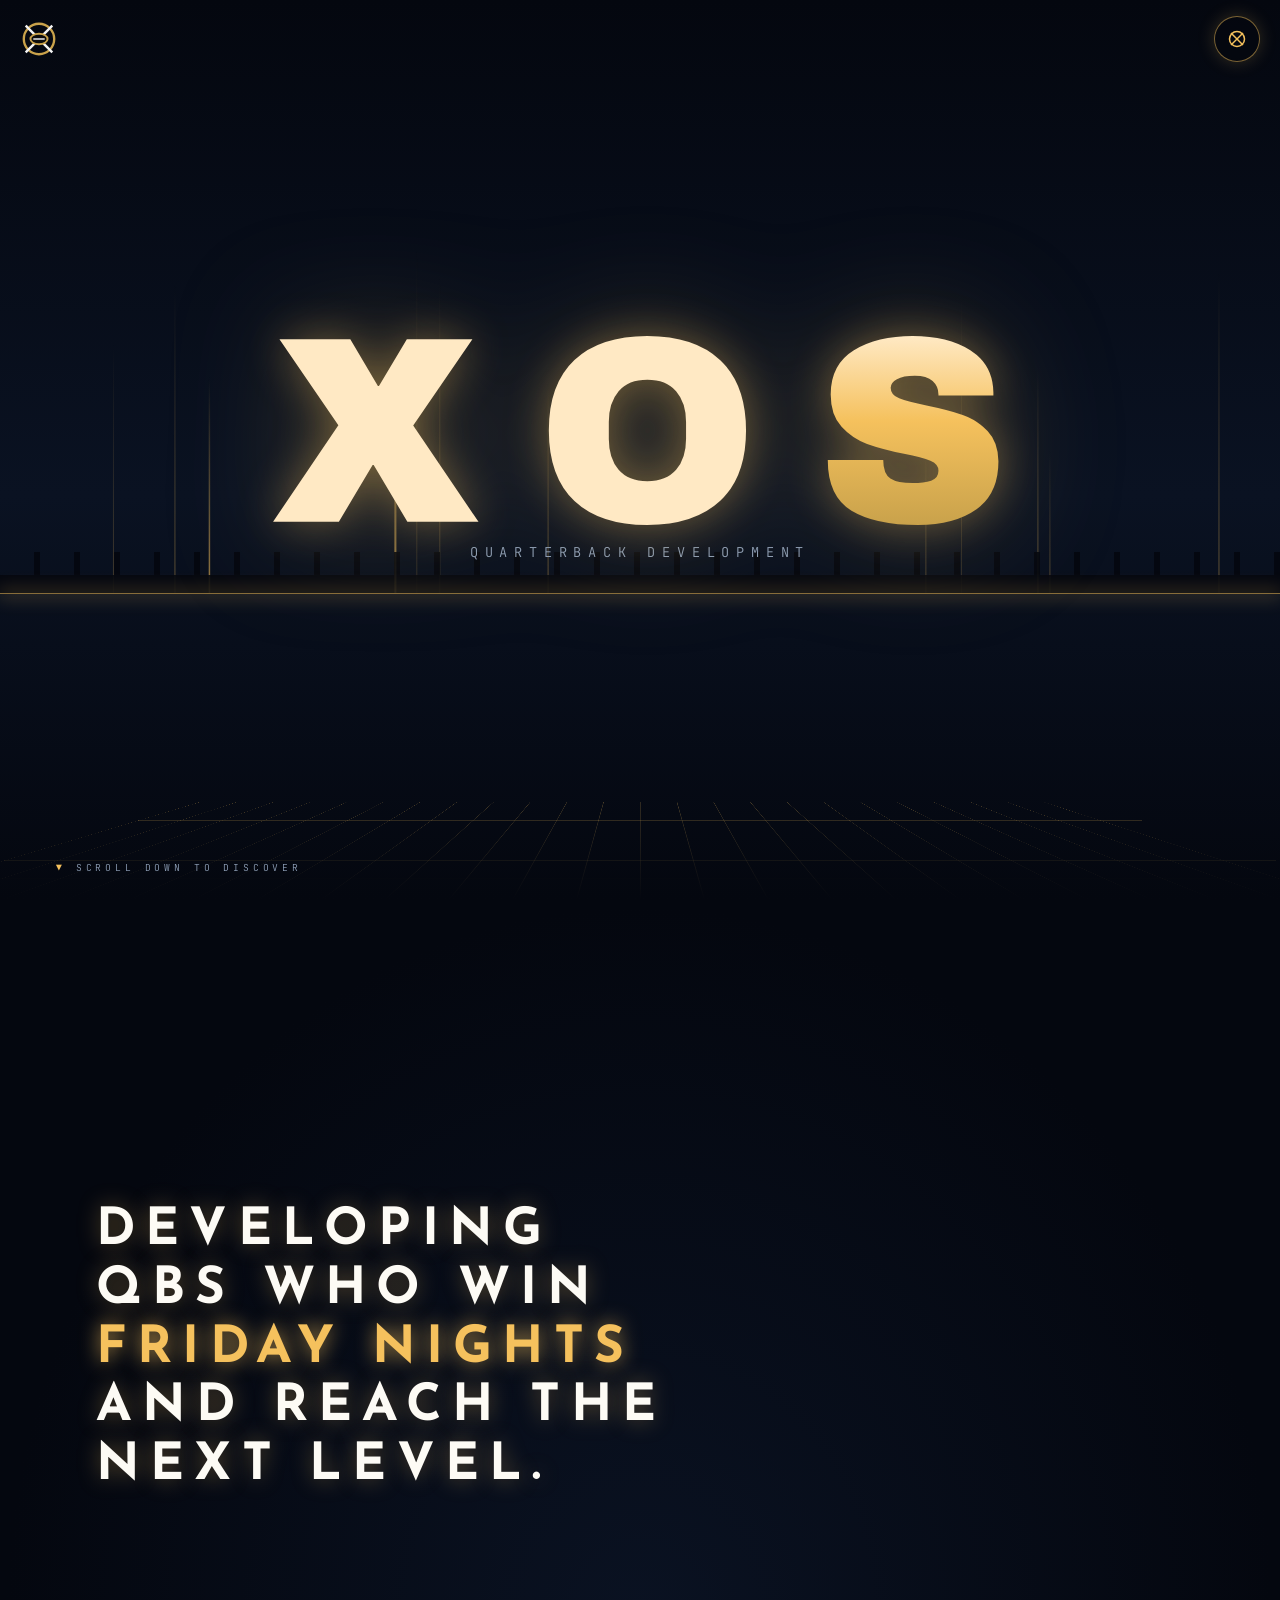
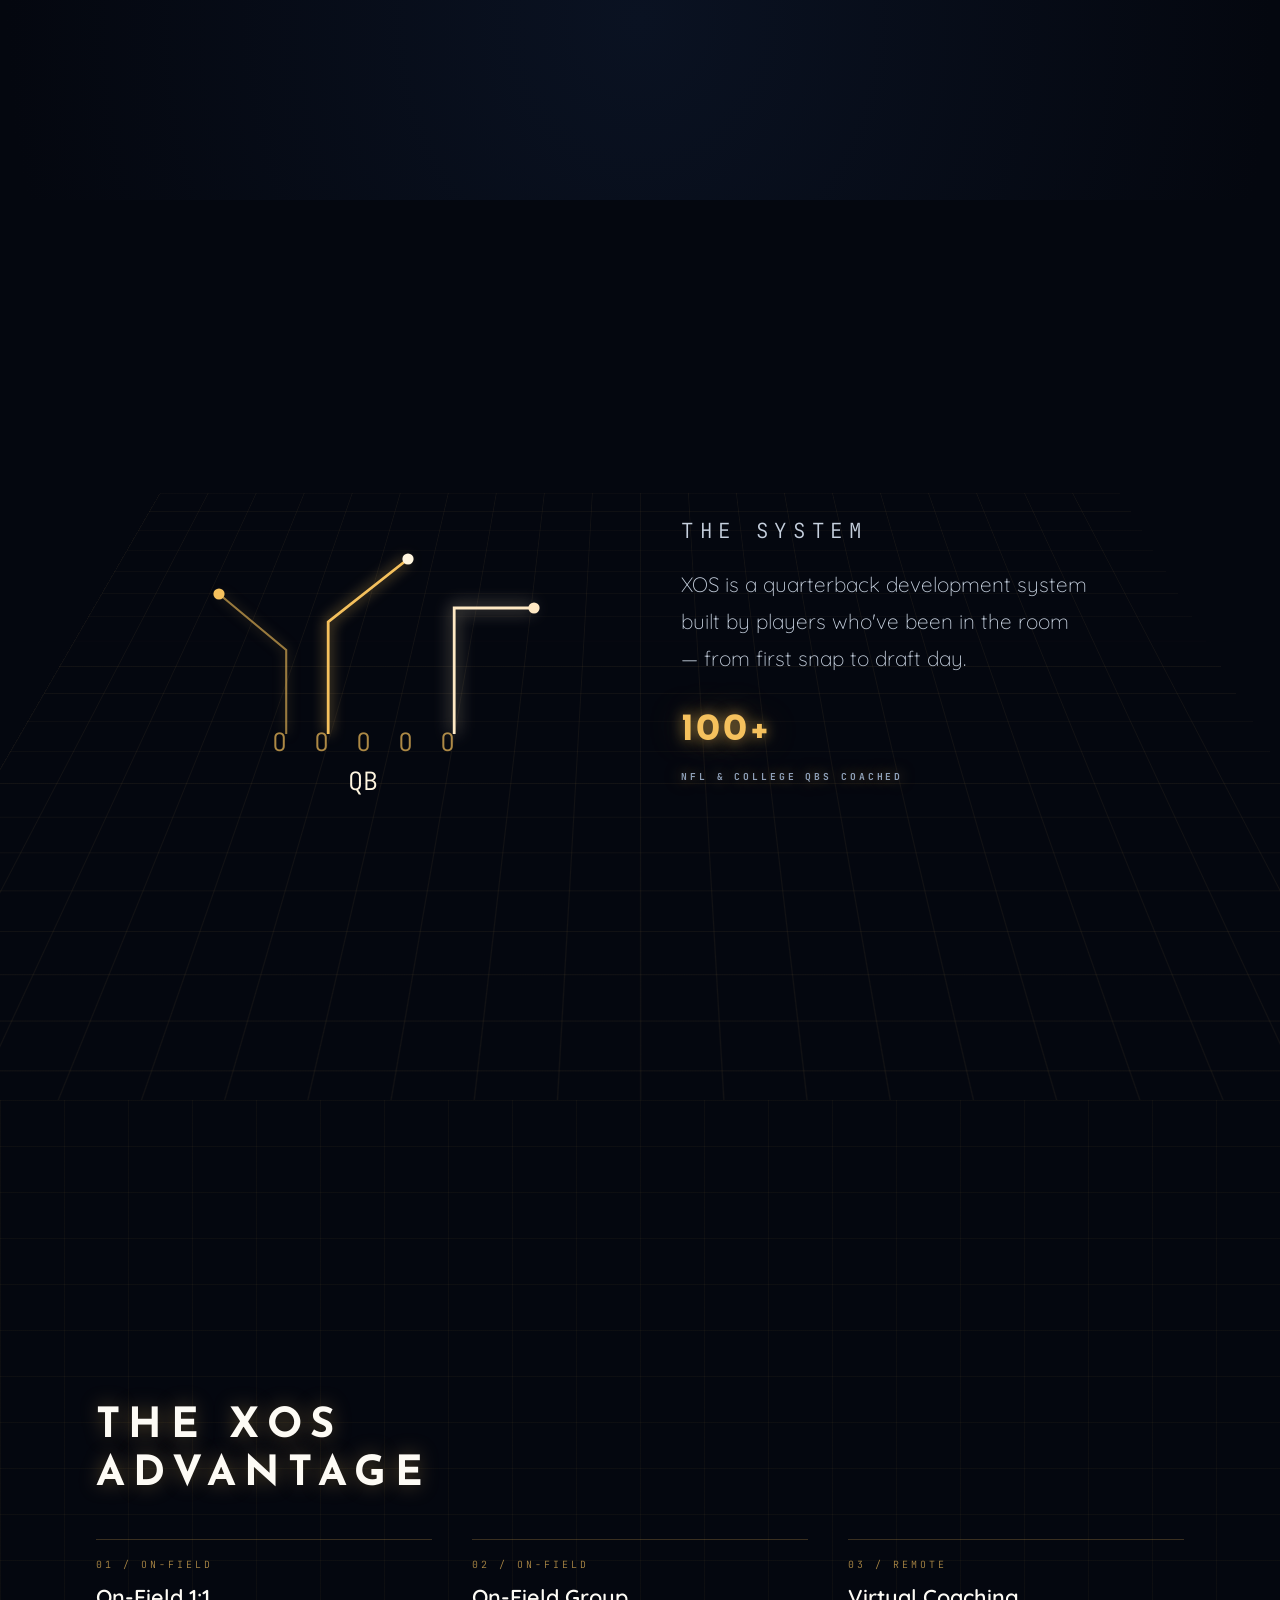
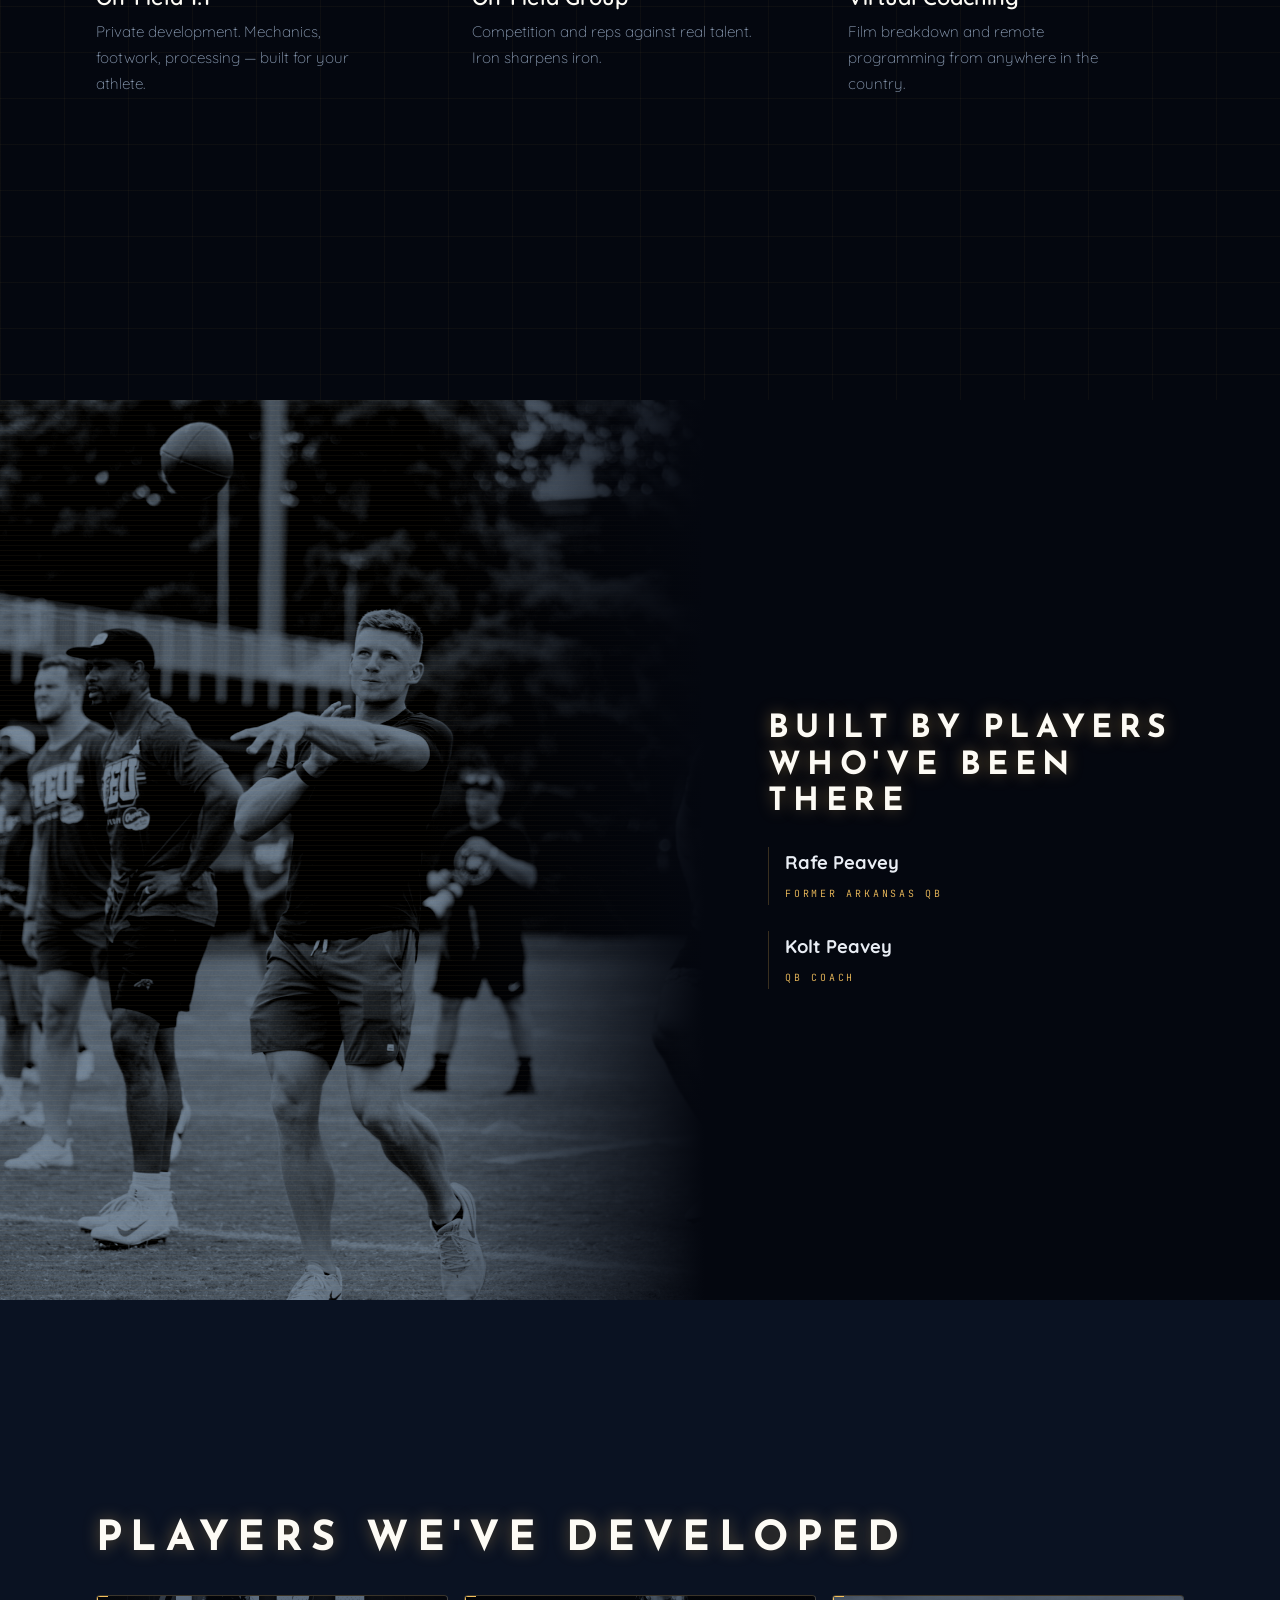
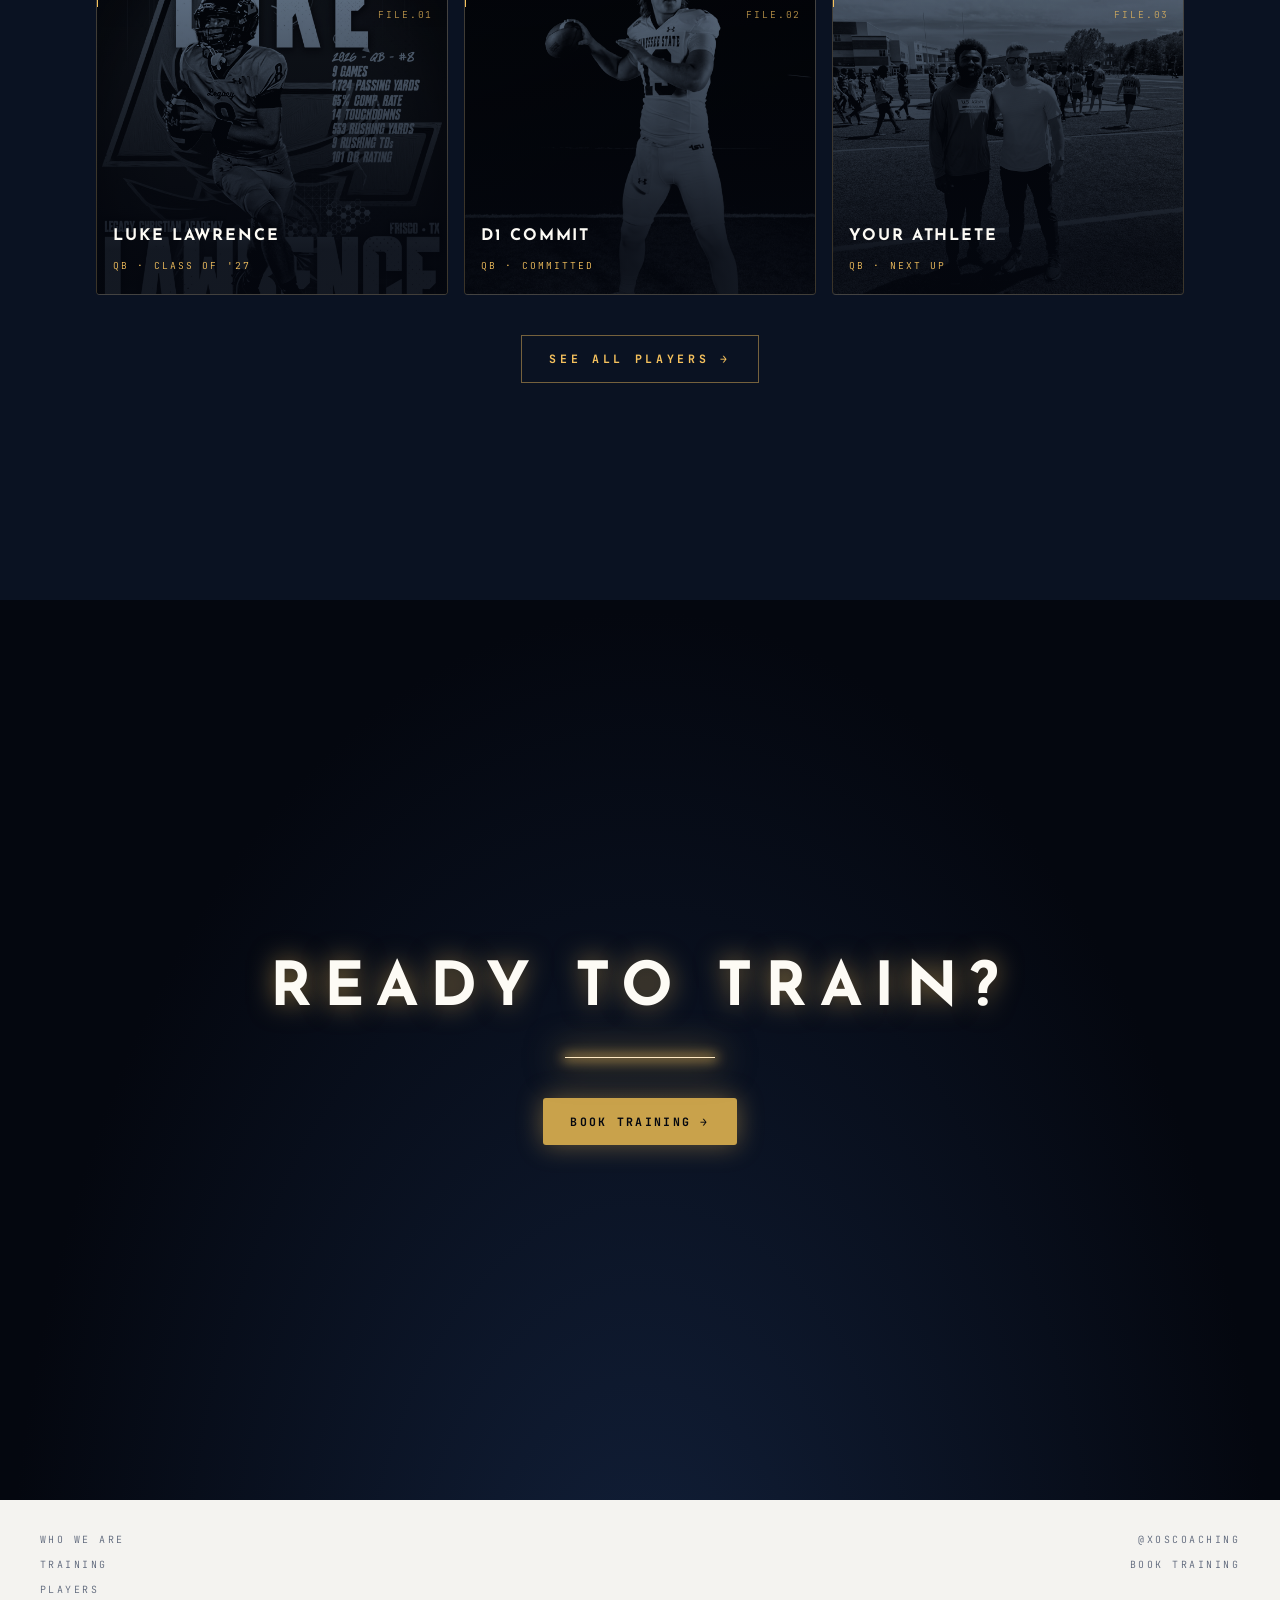
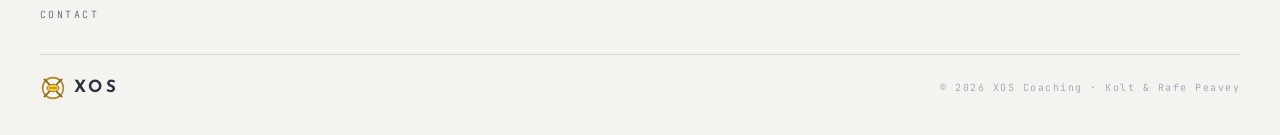
==== commit bb37214e: "Move XOS glyph colors into CSS and tokenize bloom var() inside SVG presentation attributes is uneven" ====
--- a/index.html
+++ b/index.html
@@ -33,9 +33,12 @@
           <svg class="xos-mark" viewBox="0 -12 2773 712" aria-hidden="true" focusable="false">
             <defs>
               <linearGradient id="xos-s-gold" x1="0" y1="0" x2="0" y2="1">
-                <stop offset="0" stop-color="var(--core)"/>
-                <stop offset=".45" stop-color="var(--hot)"/>
-                <stop offset="1" stop-color="var(--gold)"/>
+                <!-- Stop colours are set in css/styles.css (#xos-s-gold stop:nth-of-type(n)).
+                     var() inside an SVG presentation attribute is unevenly supported and
+                     falls back to black when it fails to resolve. -->
+                <stop offset="0"/>
+                <stop offset=".45"/>
+                <stop offset="1"/>
               </linearGradient>
 
               <!-- Reveal masks. White = reveal. One mask PER GLYPH so an
@@ -55,10 +58,15 @@
             </defs>
 
             <!-- Archivo Black outlines, embedded. evenodd so the O's counter is a
-                 hole regardless of contour winding. -->
+                 hole regardless of contour winding.
+                 Fills: X and O are coloured from CSS (.xos-glyph--core). The S keeps its
+                 fill as a PRESENTATION ATTRIBUTE on purpose — a fragment-only url(#id) in
+                 an external stylesheet resolves against the stylesheet URL, not the
+                 document, in several engines. Never add a `fill` to `.xos-glyph` in CSS:
+                 CSS beats presentation attributes and would flatten the S's gradient. -->
             <g class="xos-glyphs" fill-rule="evenodd">
-              <path class="xos-glyph" mask="url(#xos-mask-x)" fill="var(--core)" d="M778 688H510L383 474H379L252 688H4L250 324L28 0H295L399 176H403L508 0H755L532 325Z"/>
-              <path class="xos-glyph" mask="url(#xos-mask-o)" fill="var(--core)" d="M1786 344Q1786 518 1689 609Q1592 700 1414 700Q1236 700 1139.5 609.5Q1043 519 1043 344Q1043 169 1139.5 78.5Q1236 -12 1414 -12Q1592 -12 1689 79Q1786 170 1786 344ZM1269 312V376Q1269 449 1306 492Q1343 535 1414 535Q1485 535 1522.5 492Q1560 449 1560 376V312Q1560 239 1522.5 196Q1485 153 1414 153Q1343 153 1306 196Q1269 239 1269 312Z"/>
+              <path class="xos-glyph xos-glyph--core" mask="url(#xos-mask-x)" d="M778 688H510L383 474H379L252 688H4L250 324L28 0H295L399 176H403L508 0H755L532 325Z"/>
+              <path class="xos-glyph xos-glyph--core" mask="url(#xos-mask-o)" d="M1786 344Q1786 518 1689 609Q1592 700 1414 700Q1236 700 1139.5 609.5Q1043 519 1043 344Q1043 169 1139.5 78.5Q1236 -12 1414 -12Q1592 -12 1689 79Q1786 170 1786 344ZM1269 312V376Q1269 449 1306 492Q1343 535 1414 535Q1485 535 1522.5 492Q1560 449 1560 376V312Q1560 239 1522.5 196Q1485 153 1414 153Q1343 153 1306 196Q1269 239 1269 312Z"/>
               <path class="xos-glyph" mask="url(#xos-mask-s)" fill="url(#xos-s-gold)" d="M2718 200V212H2511V208Q2511 178 2489 158Q2467 138 2422 138Q2378 138 2354.5 151Q2331 164 2331 183Q2331 210 2363 223Q2395 236 2466 250Q2549 267 2602.5 285.5Q2656 304 2696 346Q2736 388 2737 460Q2737 582 2654.5 641Q2572 700 2434 700Q2273 700 2183.5 646Q2094 592 2094 455H2303Q2303 507 2330 524.5Q2357 542 2414 542Q2456 542 2483.5 533Q2511 524 2511 496Q2511 471 2480.5 458.5Q2450 446 2381 432Q2297 414 2242 394.5Q2187 375 2146 330Q2105 285 2105 208Q2105 95 2192.5 41.5Q2280 -12 2414 -12Q2546 -12 2631 41.5Q2716 95 2718 200Z"/>
             </g>
 
--- a/css/styles.css
+++ b/css/styles.css
@@ -302,8 +302,22 @@
 .xos-mark{
   width:clamp(16rem,72vw,46rem);height:auto;display:block;margin:0 auto;
   overflow:visible;
-}
-.xos-glyph{stroke:none}
+  /* Gold bloom. A drop-shadow on the root <svg>, so it renders BEHIND the mark
+     and can never tint a letter's interior. A shadow, not a stroke — each
+     letter stays exactly one flat colour. */
+  filter:drop-shadow(0 0 22px rgba(var(--neon),.38)) drop-shadow(0 0 60px rgba(var(--neon-deep),.28));
+}
+/* Glyph colours live here, NOT in SVG presentation attributes: var() inside a
+   presentation attribute is unevenly supported and falls back to black on failure.
+   --core is scoped to .xos-glyph--core (X and O only). Do NOT widen this to
+   .xos-glyph — CSS outranks presentation attributes, so it would override the S's
+   fill="url(#xos-s-gold)" and flatten its gradient to flat white. The S's fill must
+   stay an attribute: a fragment-only url(#id) in an EXTERNAL stylesheet resolves
+   against the stylesheet's URL, not the document's, in several engines. */
+.xos-glyph--core{fill:var(--core)}
+#xos-s-gold stop:nth-of-type(1){stop-color:var(--core)}
+#xos-s-gold stop:nth-of-type(2){stop-color:var(--hot)}
+#xos-s-gold stop:nth-of-type(3){stop-color:var(--gold)}
 /* Mask strokes: white reveals the glyph beneath. stroke-width is set per-path
    in the markup (X 250 / O 270 / S 300) — verified for 100% coverage. */
 .xos-trace{
@@ -590,5 +604,15 @@
   .saber{transform:scaleX(1) !important}
   .play path{stroke-dashoffset:0 !important}
   .play circle{opacity:1 !important}
-  .xos-mark path{stroke-dashoffset:0 !important;filter:none !important}
-}
+  /* Wordmark under reduced motion.
+     The dashoffset override below is LOAD-BEARING and the least obvious interaction
+     in this file: the universal animation:none above reverts each .xos-trace to its
+     BASE state, stroke-dashoffset:1 — masks fully CLOSED, revealing nothing. Without
+     this override the wordmark renders BLANK. Forcing 0 lands every trace fully drawn.
+     Tips are display:none rather than merely un-animated. Their base state is already
+     opacity:0, so they would be invisible either way; removing them outright also skips
+     creating their two drop-shadow filter surfaces.
+     No filter:none here: the bloom is a static glow, not motion, and must survive. */
+  .xos-mark .xos-trace{stroke-dashoffset:0 !important}
+  .xos-mark .xos-tip{display:none !important}
+}
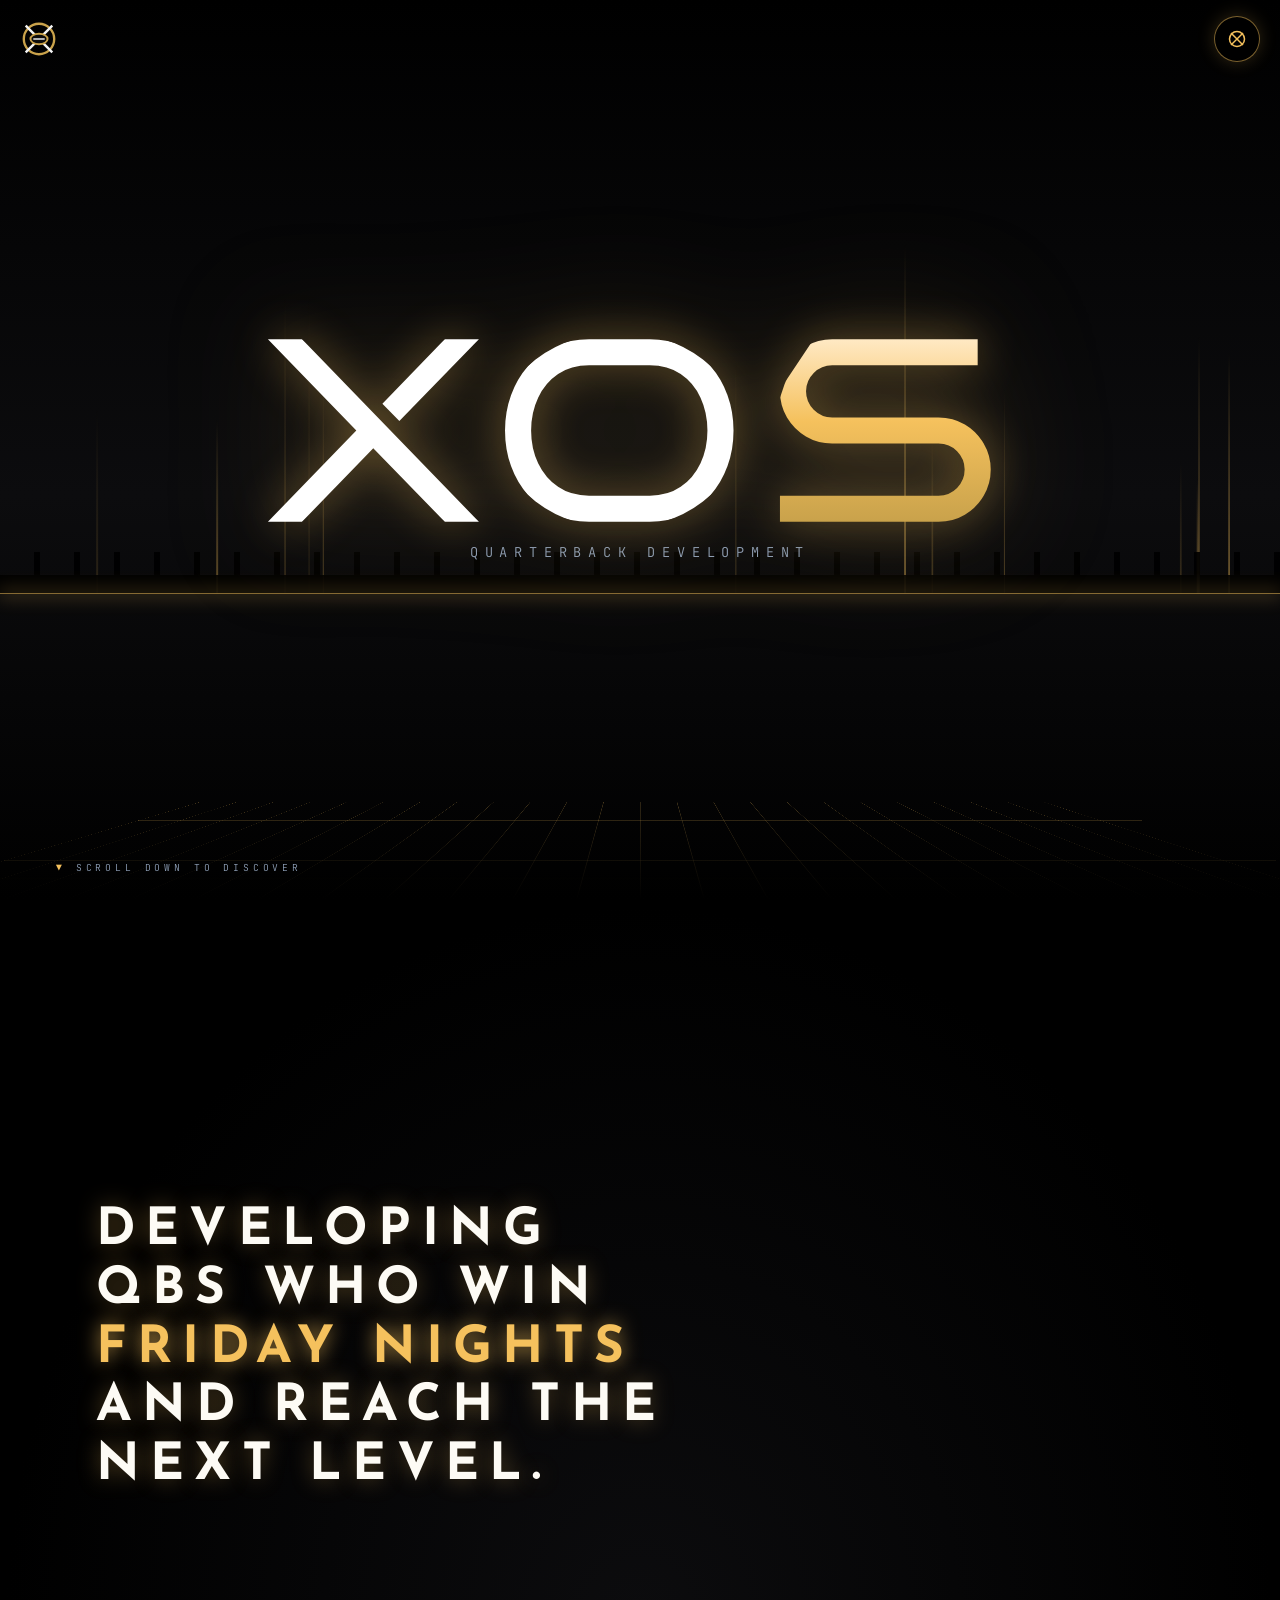
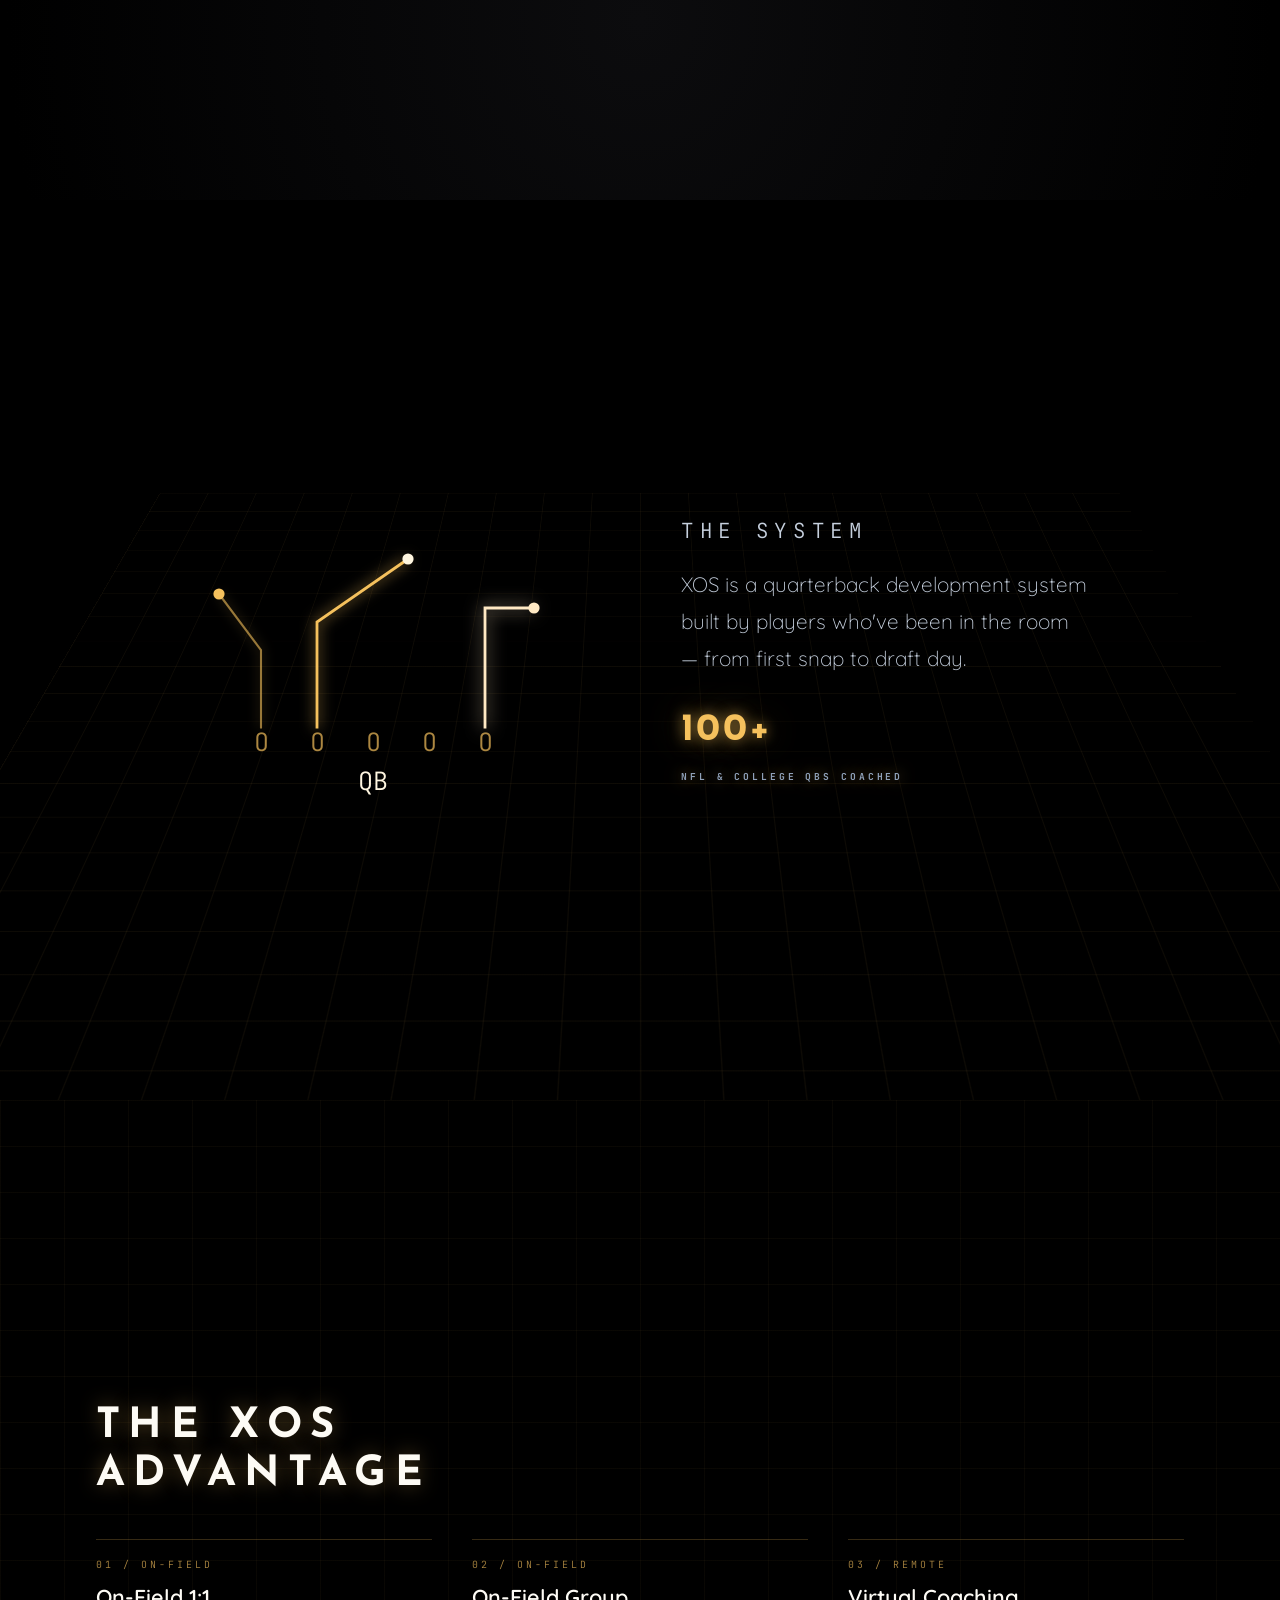
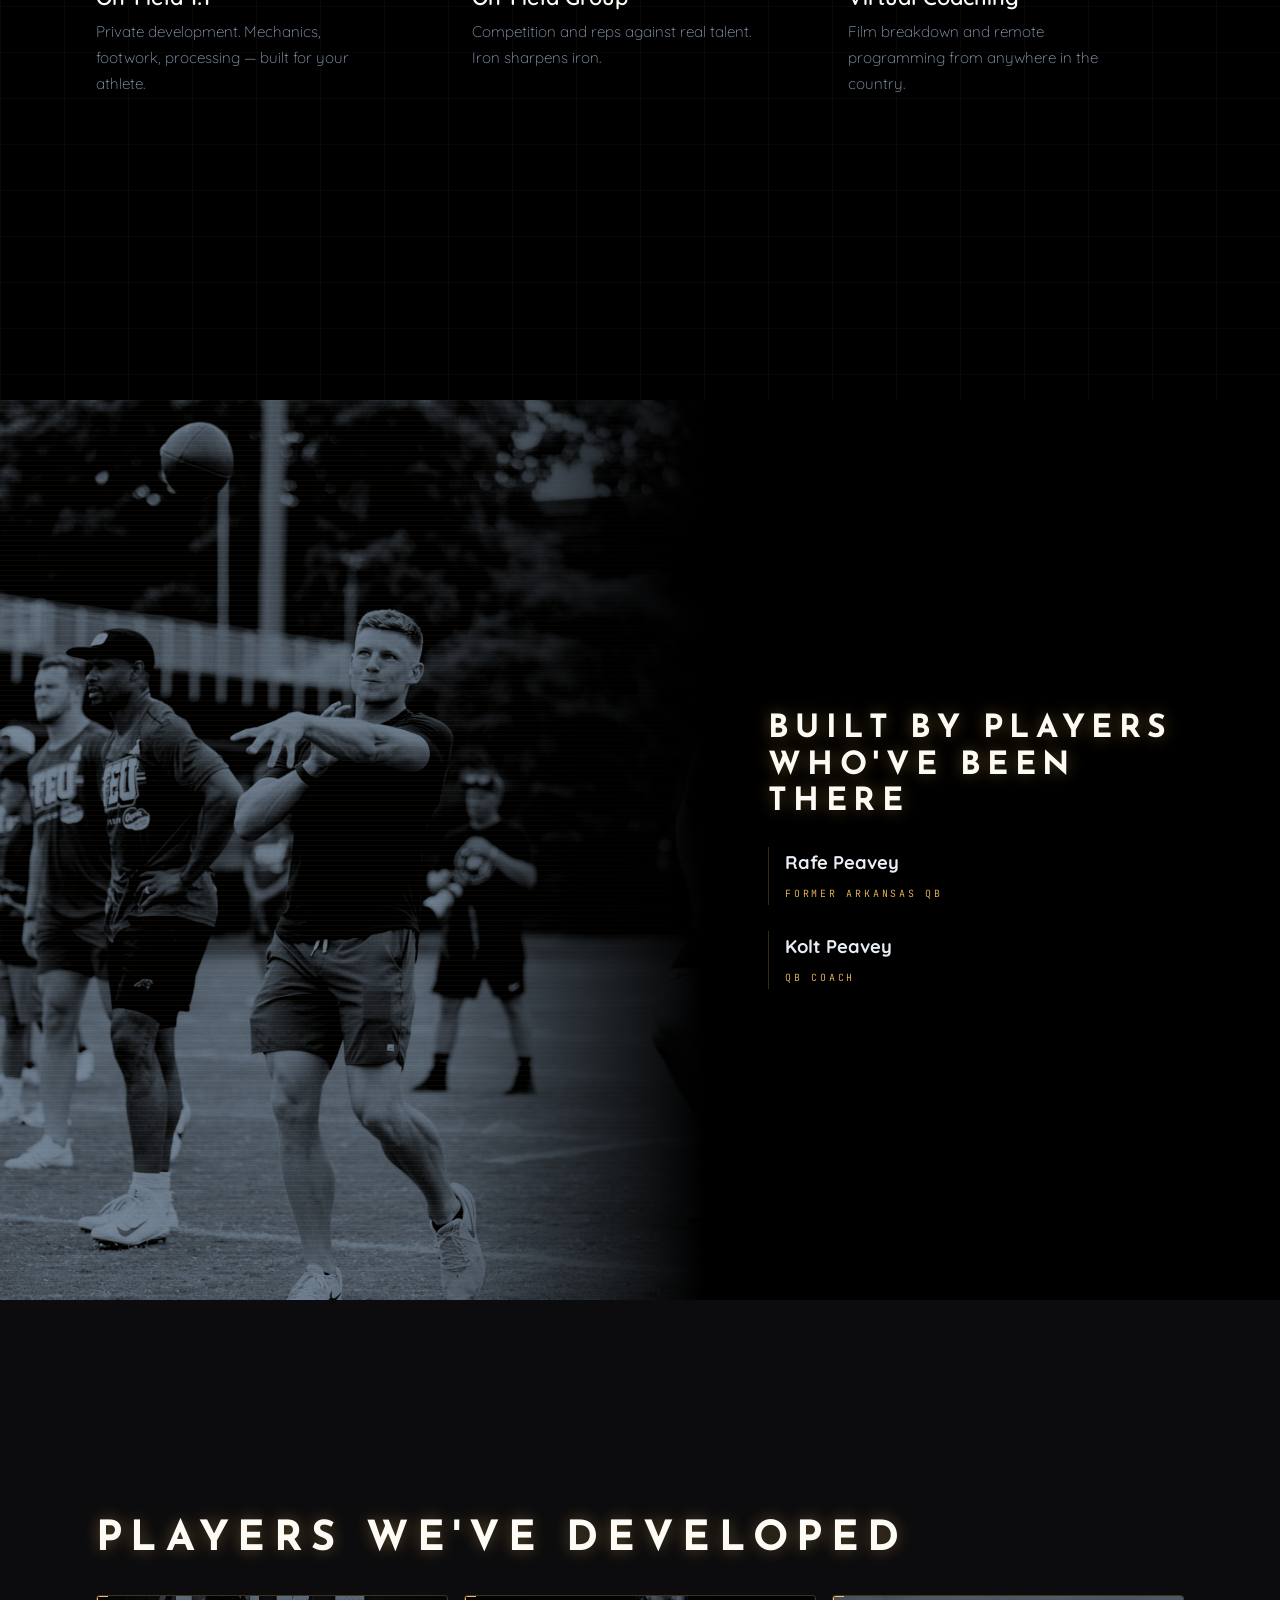
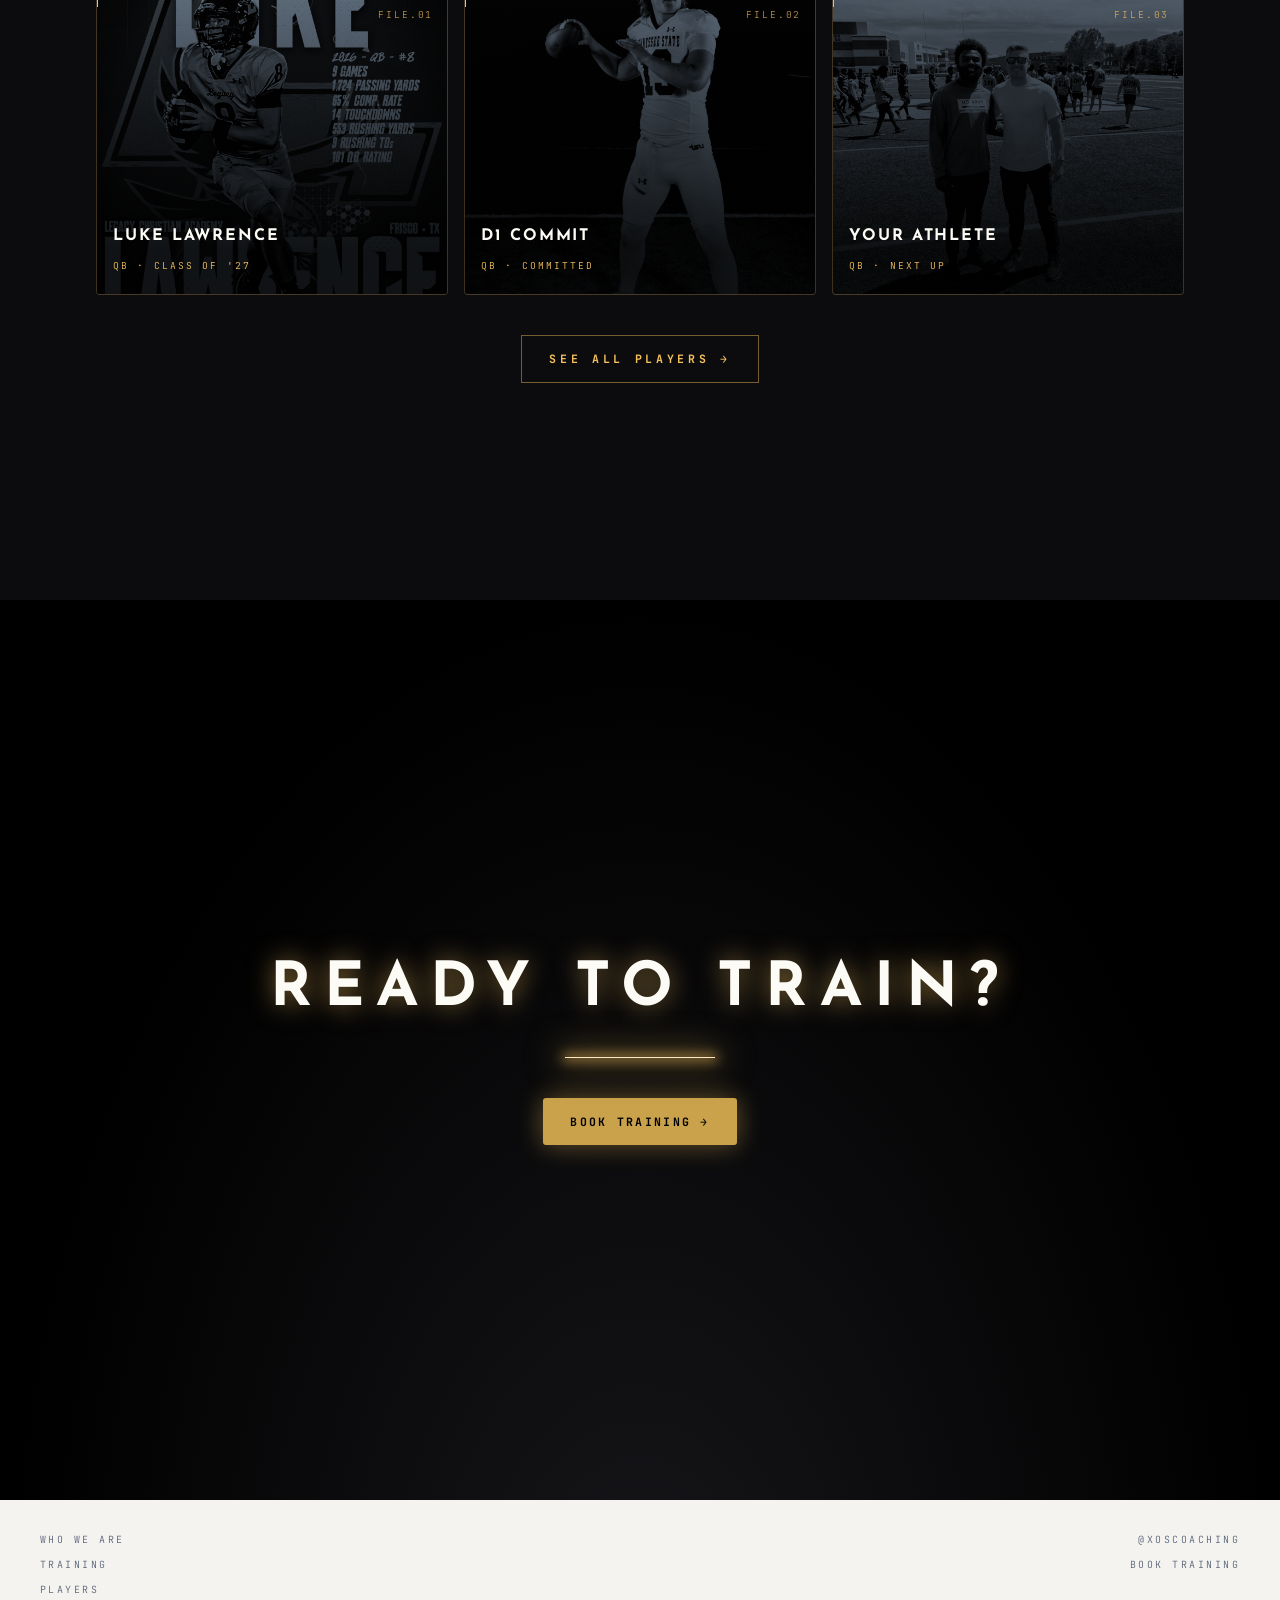
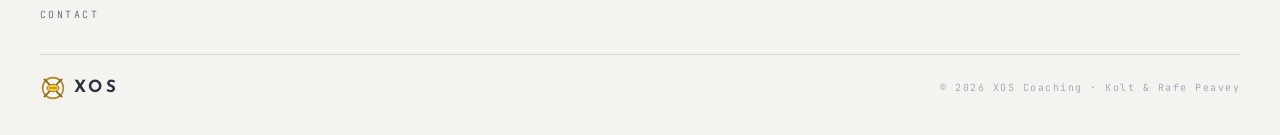
==== commit b1e6a6df: "Rework XOS wordmark to Bruno Ace, go black, align route diagram - Wordmark: replace Archivo letterfo" ====
--- a/index.html
+++ b/index.html
@@ -43,40 +43,46 @@
 
               <!-- Reveal masks. White = reveal. One mask PER GLYPH so an
                    overweight stroke can never spill into a neighbouring letter.
-                   Widths are verified to give 100% glyph coverage; do not lower
-                   them. Skeletons trace each glyph's centreline. -->
+                   Skeletons re-cut for Bruno Ace: the X is two full diagonals
+                   (the letter's broken centre is empty ink, so revealing across
+                   the gap does nothing); the O is its ring mid-line; the S walks
+                   top-bar -> right connector -> mid-bar -> left connector ->
+                   bottom-bar. Widths verified for 100% coverage; do not lower. -->
               <mask id="xos-mask-x" maskUnits="userSpaceOnUse" x="-200" y="-212" width="3173" height="1112">
-                <path class="xos-trace" pathLength="1" style="--xd:.15s" stroke-width="250" d="M121.3 -57.3L684.2 745.3"/>
-                <path class="xos-trace" pathLength="1" style="--xd:.28s" stroke-width="250" d="M672.8 -56.5L86.7 744.5"/>
+                <path class="xos-trace" pathLength="1" style="--xd:.15s" stroke-width="170" d="M-46 -26L810 714"/>
+                <path class="xos-trace" pathLength="1" style="--xd:.28s" stroke-width="170" d="M810 -26L-46 714"/>
               </mask>
               <mask id="xos-mask-o" maskUnits="userSpaceOnUse" x="-200" y="-212" width="3173" height="1112">
-                <path class="xos-trace" pathLength="1" style="--xd:.45s" stroke-width="270" d="M1414.5 70.5A258.5 273.5 0 1 1 1414.5 617.5A258.5 273.5 0 1 1 1414.5 70.5"/>
+                <path class="xos-trace" pathLength="1" style="--xd:.45s" stroke-width="150" d="M1308.4 49A381 295 0 1 1 1308.4 639A381 295 0 1 1 1308.4 49"/>
               </mask>
               <mask id="xos-mask-s" maskUnits="userSpaceOnUse" x="-200" y="-212" width="3173" height="1112">
-                <path class="xos-trace" pathLength="1" style="--xd:.7s" stroke-width="300" d="M2614 205C2610 40 2500 20 2410 25C2300 30 2215 105 2218 190C2225 265 2330 290 2430 330C2540 372 2618 405 2618 495C2618 585 2520 660 2415 655C2310 650 2205 590 2198 487"/>
+                <path class="xos-trace" pathLength="1" style="--xd:.7s" stroke-width="170" d="M1962 639L2540 639L2662 500L2540 344L1962 344L2012 196L2110 49L2658 49"/>
               </mask>
             </defs>
 
-            <!-- Archivo Black outlines, embedded. evenodd so the O's counter is a
-                 hole regardless of contour winding.
+            <!-- Bruno Ace outlines, embedded — cap-height-matched to the old
+                 cuts and laid out on the font's own advance widths, centred in
+                 the viewBox. Bruno Ace is a broken-joint face: strokes stop short
+                 of each other (that gapped look is the point). evenodd so the O's
+                 counter is a hole regardless of contour winding.
                  Fills: X and O are coloured from CSS (.xos-glyph--core). The S keeps its
                  fill as a PRESENTATION ATTRIBUTE on purpose — a fragment-only url(#id) in
                  an external stylesheet resolves against the stylesheet URL, not the
                  document, in several engines. Never add a `fill` to `.xos-glyph` in CSS:
                  CSS beats presentation attributes and would flatten the S's gradient. -->
             <g class="xos-glyphs" fill-rule="evenodd">
-              <path class="xos-glyph xos-glyph--core" mask="url(#xos-mask-x)" d="M778 688H510L383 474H379L252 688H4L250 324L28 0H295L399 176H403L508 0H755L532 325Z"/>
-              <path class="xos-glyph xos-glyph--core" mask="url(#xos-mask-o)" d="M1786 344Q1786 518 1689 609Q1592 700 1414 700Q1236 700 1139.5 609.5Q1043 519 1043 344Q1043 169 1139.5 78.5Q1236 -12 1414 -12Q1592 -12 1689 79Q1786 170 1786 344ZM1269 312V376Q1269 449 1306 492Q1343 535 1414 535Q1485 535 1522.5 492Q1560 449 1560 376V312Q1560 239 1522.5 196Q1485 153 1414 153Q1343 153 1306 196Q1269 239 1269 312Z"/>
-              <path class="xos-glyph" mask="url(#xos-mask-s)" fill="url(#xos-s-gold)" d="M2718 200V212H2511V208Q2511 178 2489 158Q2467 138 2422 138Q2378 138 2354.5 151Q2331 164 2331 183Q2331 210 2363 223Q2395 236 2466 250Q2549 267 2602.5 285.5Q2656 304 2696 346Q2736 388 2737 460Q2737 582 2654.5 641Q2572 700 2434 700Q2273 700 2183.5 646Q2094 592 2094 455H2303Q2303 507 2330 524.5Q2357 542 2414 542Q2456 542 2483.5 533Q2511 524 2511 496Q2511 471 2480.5 458.5Q2450 446 2381 432Q2297 414 2242 394.5Q2187 375 2146 330Q2105 285 2105 208Q2105 95 2192.5 41.5Q2280 -12 2414 -12Q2546 -12 2631 41.5Q2716 95 2718 200Z"/>
+              <path class="xos-glyph xos-glyph--core" mask="url(#xos-mask-x)" d="M779.6 688.0H650.8L381.5 410.8L113.2 688.0H-15.5L317.6 344.0L-15.5 0.0H113.2ZM779.6 0.0 479.8 308.6 415.9 242.8 650.8 0.0Z"/>
+              <path class="xos-glyph xos-glyph--core" mask="url(#xos-mask-o)" d="M1738.9 344.0Q1738.9 415.7 1716.2 478.2Q1693.6 540.6 1651.9 587.7Q1610.1 634.9 1552.1 661.5Q1494.1 688.0 1423.4 688.0H1194.4Q1122.6 688.0 1064.6 661.5Q1006.6 634.9 964.9 587.7Q923.1 540.6 900.5 478.2Q877.9 415.7 877.9 344.0Q877.9 273.2 900.5 210.8Q923.1 148.4 964.9 100.7Q1006.6 53.1 1064.6 26.5Q1122.6 0.0 1194.4 0.0H1423.4Q1494.1 0.0 1552.1 26.5Q1610.1 53.1 1651.9 100.7Q1693.6 148.4 1716.2 210.8Q1738.9 273.2 1738.9 344.0ZM1640.6 344.0Q1640.6 276.2 1614.5 220.2Q1588.5 164.1 1539.8 131.2Q1491.2 98.3 1423.4 98.3H1194.4Q1126.5 98.3 1077.9 131.2Q1029.2 164.1 1002.7 220.2Q976.2 276.2 976.2 344.0Q976.2 411.8 1002.7 467.3Q1029.2 522.9 1077.9 556.3Q1126.5 589.7 1194.4 589.7H1423.4Q1491.2 589.7 1539.8 556.3Q1588.5 522.9 1614.5 467.3Q1640.6 411.8 1640.6 344.0Z"/>
+              <path class="xos-glyph" mask="url(#xos-mask-s)" fill="url(#xos-s-gold)" d="M2708.0 491.4Q2708.0 545.5 2681.4 590.2Q2654.9 634.9 2610.6 661.5Q2566.4 688.0 2511.4 688.0H1913.8V589.7H2511.4Q2552.7 589.7 2581.2 560.7Q2609.7 531.7 2609.7 491.4Q2609.7 451.1 2581.2 422.1Q2552.7 393.1 2511.4 393.1H2110.4Q2056.3 393.1 2011.6 366.6Q1966.9 340.1 1940.3 295.3Q1913.8 250.6 1913.8 196.6Q1913.8 142.5 1940.3 97.8Q1966.9 53.1 2011.6 26.5Q2056.3 0.0 2110.4 0.0H2658.8V98.3H2110.4Q2070.1 98.3 2041.1 127.3Q2012.1 156.3 2012.1 196.6Q2012.1 236.9 2041.1 265.9Q2070.1 294.9 2110.4 294.9H2511.4Q2566.4 294.9 2610.6 321.4Q2654.9 347.9 2681.4 392.7Q2708.0 437.4 2708.0 491.4Z"/>
             </g>
 
             <!-- Hot tips: ride the leading edge of each trace. Same d, same
                  timing, same --xd as the matching .xos-trace above. -->
             <g class="xos-tips" aria-hidden="true">
-              <circle class="xos-tip" r="26" style="--xd:.15s;offset-path:path('M121.3 -57.3L684.2 745.3')"/>
-              <circle class="xos-tip" r="26" style="--xd:.28s;offset-path:path('M672.8 -56.5L86.7 744.5')"/>
-              <circle class="xos-tip" r="26" style="--xd:.45s;offset-path:path('M1414.5 70.5A258.5 273.5 0 1 1 1414.5 617.5A258.5 273.5 0 1 1 1414.5 70.5')"/>
-              <circle class="xos-tip" r="26" style="--xd:.7s;offset-path:path('M2614 205C2610 40 2500 20 2410 25C2300 30 2215 105 2218 190C2225 265 2330 290 2430 330C2540 372 2618 405 2618 495C2618 585 2520 660 2415 655C2310 650 2205 590 2198 487')"/>
+              <circle class="xos-tip" r="26" style="--xd:.15s;offset-path:path('M-46 -26L810 714')"/>
+              <circle class="xos-tip" r="26" style="--xd:.28s;offset-path:path('M810 -26L-46 714')"/>
+              <circle class="xos-tip" r="26" style="--xd:.45s;offset-path:path('M1308.4 49A381 295 0 1 1 1308.4 639A381 295 0 1 1 1308.4 49')"/>
+              <circle class="xos-tip" r="26" style="--xd:.7s;offset-path:path('M1962 639L2540 639L2662 500L2540 344L1962 344L2012 196L2110 49L2658 49')"/>
             </g>
           </svg>
         </div>
@@ -99,13 +105,13 @@
       <div class="ch__inner">
         <div class="system-diagram reveal">
           <svg class="play" viewBox="0 0 300 300" role="img" aria-label="Diagram of a quarterback and three receiver routes">
-            <g font-family="JetBrains Mono, monospace" font-size="18" fill="rgba(245,193,93,0.7)">
-              <text x="78" y="222">O</text><text x="108" y="222">O</text><text x="138" y="222">O</text><text x="168" y="222">O</text><text x="198" y="222">O</text>
-              <text x="132" y="250" fill="#fff6e0">QB</text>
+            <g font-family="JetBrains Mono, monospace" font-size="18" fill="rgba(245,193,93,0.7)" text-anchor="middle">
+              <text x="70" y="222">O</text><text x="110" y="222">O</text><text x="150" y="222">O</text><text x="190" y="222">O</text><text x="230" y="222">O</text>
+              <text x="150" y="250" fill="#fff6e0">QB</text>
             </g>
-            <path style="--d:.1s;filter:drop-shadow(0 0 5px rgba(245,193,93,0.9))" d="M 118 210 L 118 130 L 175 85" fill="none" stroke="#f5c15d" stroke-width="2"/>
-            <path style="--d:.35s;filter:drop-shadow(0 0 6px rgba(255,233,196,0.85))" d="M 208 210 L 208 120 L 265 120" fill="none" stroke="#ffe9c4" stroke-width="2"/>
-            <path style="--d:.6s;filter:drop-shadow(0 0 4px rgba(245,193,93,0.6))" d="M 88 210 L 88 150 L 40 110" fill="none" stroke="rgba(245,193,93,0.6)" stroke-width="1.5"/>
+            <path style="--d:.1s;filter:drop-shadow(0 0 5px rgba(245,193,93,0.9))" d="M 110 206 L 110 130 L 175 85" fill="none" stroke="#f5c15d" stroke-width="2"/>
+            <path style="--d:.35s;filter:drop-shadow(0 0 6px rgba(255,233,196,0.85))" d="M 230 206 L 230 120 L 265 120" fill="none" stroke="#ffe9c4" stroke-width="2"/>
+            <path style="--d:.6s;filter:drop-shadow(0 0 4px rgba(245,193,93,0.6))" d="M 70 206 L 70 150 L 40 110" fill="none" stroke="rgba(245,193,93,0.6)" stroke-width="1.5"/>
             <circle cx="175" cy="85" r="4" fill="#fff6e0"/>
             <circle cx="265" cy="120" r="4" fill="#ffe9c4"/>
             <circle cx="40" cy="110" r="4" fill="#f5c15d"/>
--- a/css/styles.css
+++ b/css/styles.css
@@ -4,15 +4,17 @@
    ============================================================ */
 
 :root{
-  /* Midnight Gold palette */
-  --bg:#04070f;
-  --bg-mid:#0a1222;
-  --bg-warm:#12203a;
-  --panel:rgba(18,32,58,.45);
+  /* Midnight Gold palette — background ramp is neutral black (was deep navy);
+     the three steps keep their luminance so the depth gradients still read. */
+  --bg:#000000;
+  --bg-mid:#0c0c0e;
+  --bg-warm:#17171b;
+  --panel:rgba(28,28,32,.45);
   --hairline:rgba(245,193,93,.22);
   --gold:#c9a24b;
   --hot:#f5c15d;
   --core:#ffe9c4;
+  --white:#fff;
   --head:#fdfbf5;
   --text:#e9edf4;
   --muted:#8fa0b8;
@@ -23,8 +25,8 @@
 
   /* backward-compat aliases (interior pages still reference these
      until their Task 3 restyle lands) */
-  --ink:#04070f;
-  --panel-2:#0a1222;
+  --ink:#000000;
+  --panel-2:#0c0c0e;
   --line:rgba(245,193,93,.14);
   --gold-dim:#7a5a1a;
 
@@ -125,7 +127,7 @@
 .menu-toggle{
   width:46px;height:46px;border-radius:50%;
   border:1px solid rgba(var(--neon),.5);
-  background:rgba(4,7,15,.75);
+  background:rgba(0,0,0,.75);
   color:var(--hot);
   display:flex;align-items:center;justify-content:center;
   cursor:pointer;
@@ -314,7 +316,9 @@
    fill="url(#xos-s-gold)" and flatten its gradient to flat white. The S's fill must
    stay an attribute: a fragment-only url(#id) in an EXTERNAL stylesheet resolves
    against the stylesheet's URL, not the document's, in several engines. */
-.xos-glyph--core{fill:var(--core)}
+/* --white, not --core: the cream core read as warm/gold-adjacent next to the S.
+   The X and O should be clean white so the S is the only gold in the mark. */
+.xos-glyph--core{fill:var(--white)}
 #xos-s-gold stop:nth-of-type(1){stop-color:var(--core)}
 #xos-s-gold stop:nth-of-type(2){stop-color:var(--hot)}
 #xos-s-gold stop:nth-of-type(3){stop-color:var(--gold)}
@@ -427,11 +431,11 @@
   position:relative;overflow:hidden;
   min-height:300px;
   border:1px solid var(--hairline);border-radius:4px;
-  background:linear-gradient(160deg,var(--bg-warm) 0%,#070d1a 80%);
+  background:linear-gradient(160deg,var(--bg-warm) 0%,#0a0a0c 80%);
   display:flex;
 }
 .dossier .dossier-bg{position:absolute;inset:0;object-fit:cover;width:100%;height:100%;filter:var(--duotone);opacity:.85}
-.dossier .dossier-scrim{position:absolute;inset:0;background:linear-gradient(180deg,rgba(4,7,15,.15) 0%,rgba(4,7,15,.85) 85%)}
+.dossier .dossier-scrim{position:absolute;inset:0;background:linear-gradient(180deg,rgba(0,0,0,.15) 0%,rgba(0,0,0,.85) 85%)}
 .dossier .dossier-file{position:absolute;top:.7rem;right:.85rem;z-index:2;font-family:var(--font-mono);font-size:.6rem;letter-spacing:.2em;color:rgba(var(--neon),.75)}
 .dossier .dossier-corner{position:absolute;top:-1px;left:-1px;z-index:2;width:12px;height:12px;border-top:2px solid var(--hot);border-left:2px solid var(--hot)}
 .dossier .dossier-meta{position:relative;z-index:2;align-self:flex-end;padding:1rem}
@@ -528,7 +532,7 @@
 .gallery img:hover{opacity:.9;box-shadow:0 0 18px rgba(var(--neon),.2)}
 .gallery img:focus-visible{outline:2px solid var(--hot);outline-offset:2px}
 
-.lightbox{position:fixed;inset:0;z-index:60;background:rgba(4,7,15,.94);display:none;align-items:center;justify-content:center;padding:1.5rem}
+.lightbox{position:fixed;inset:0;z-index:60;background:rgba(0,0,0,.94);display:none;align-items:center;justify-content:center;padding:1.5rem}
 .lightbox.open{display:flex}
 .lightbox img{max-width:92vw;max-height:88vh;border-radius:6px;box-shadow:0 0 60px rgba(var(--neon),.25)}
 .lightbox .lb-close{position:absolute;top:1rem;right:1.25rem;width:44px;height:44px;display:flex;align-items:center;justify-content:center;color:var(--hot);font-size:2rem;cursor:pointer;background:none;border:0}
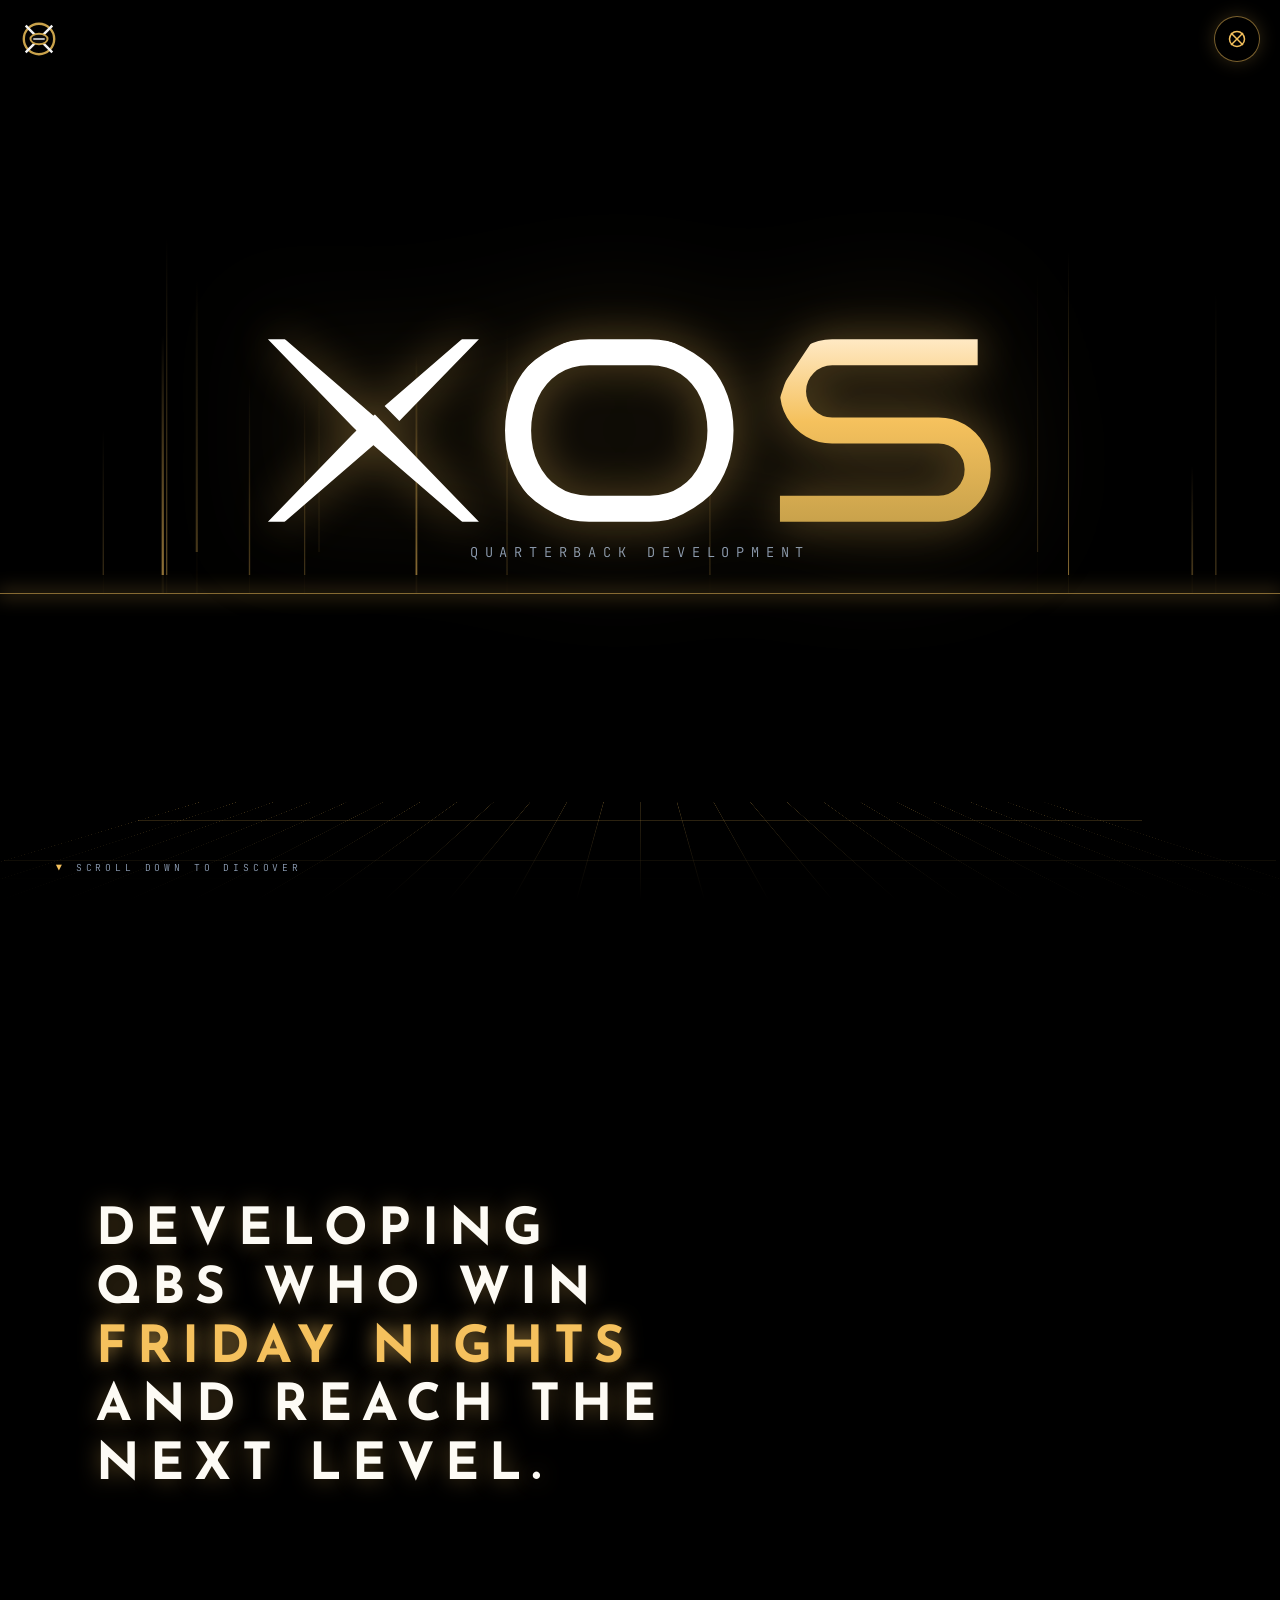
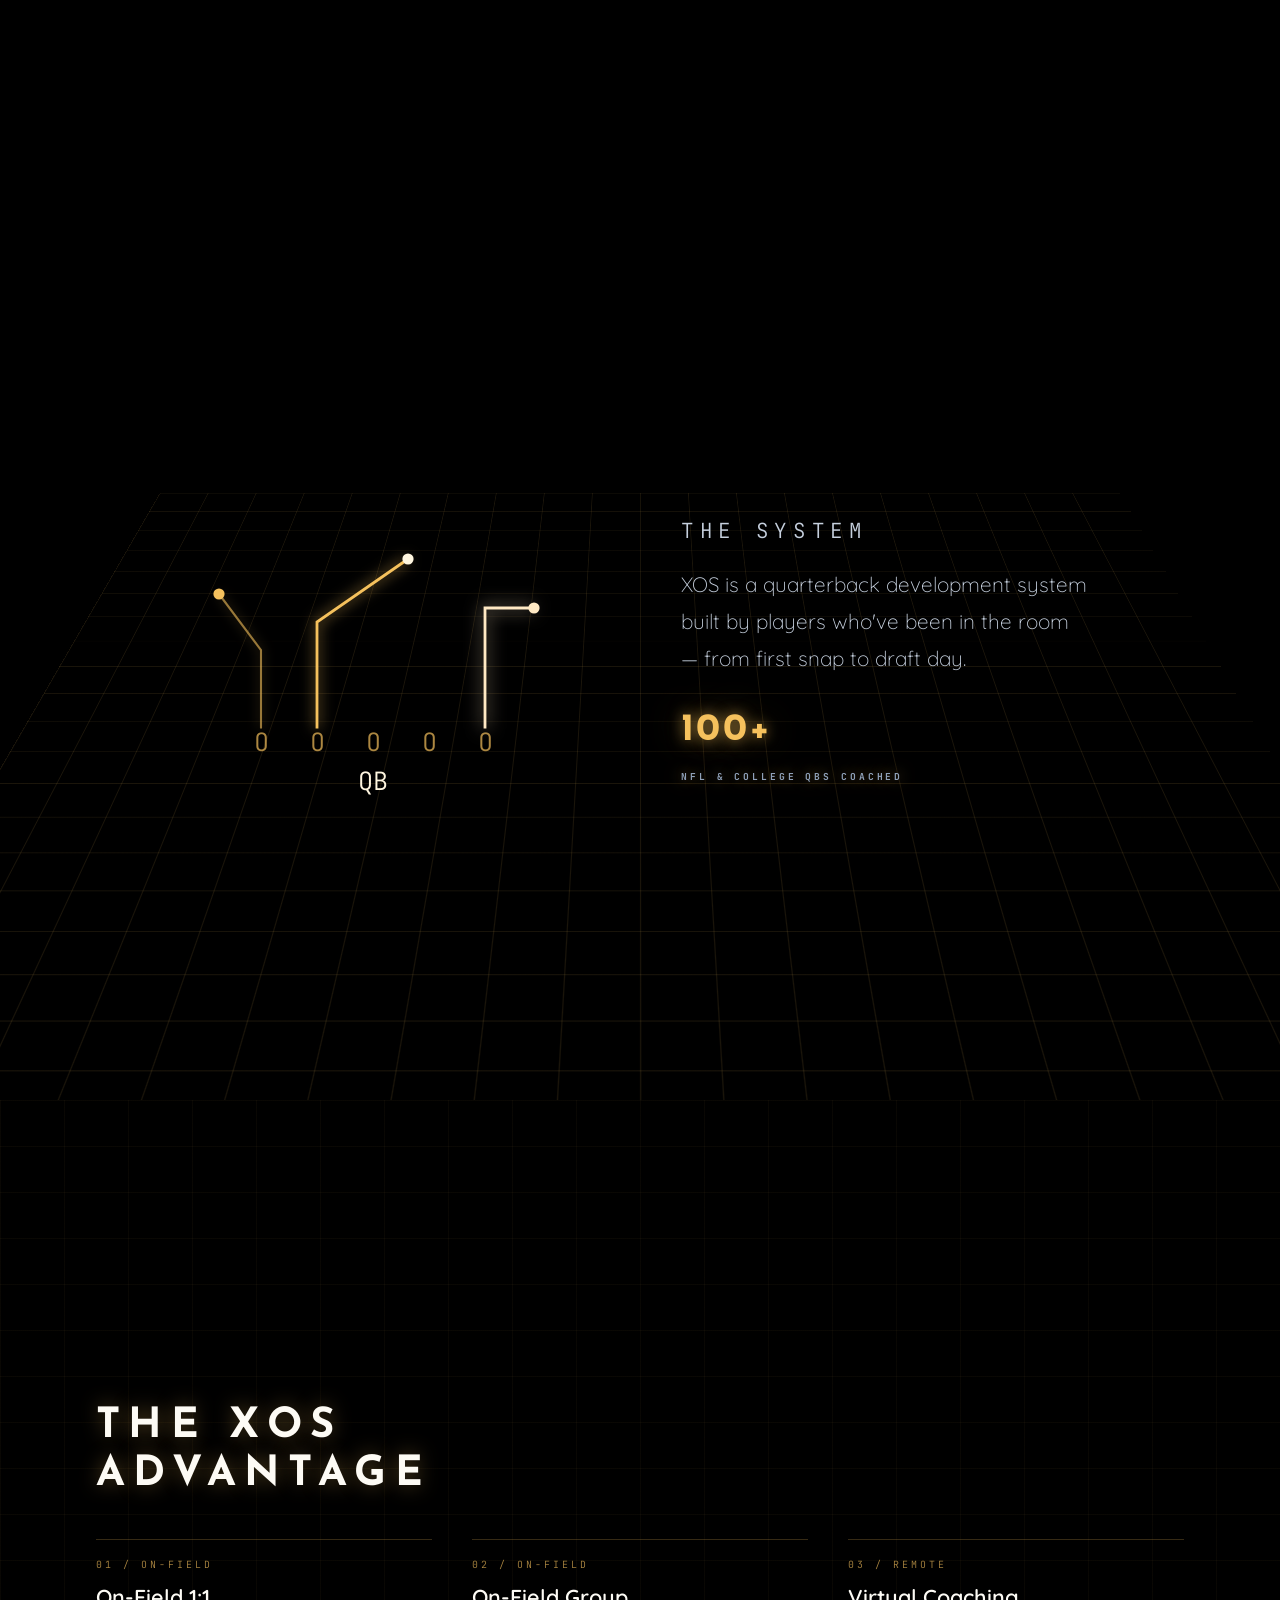
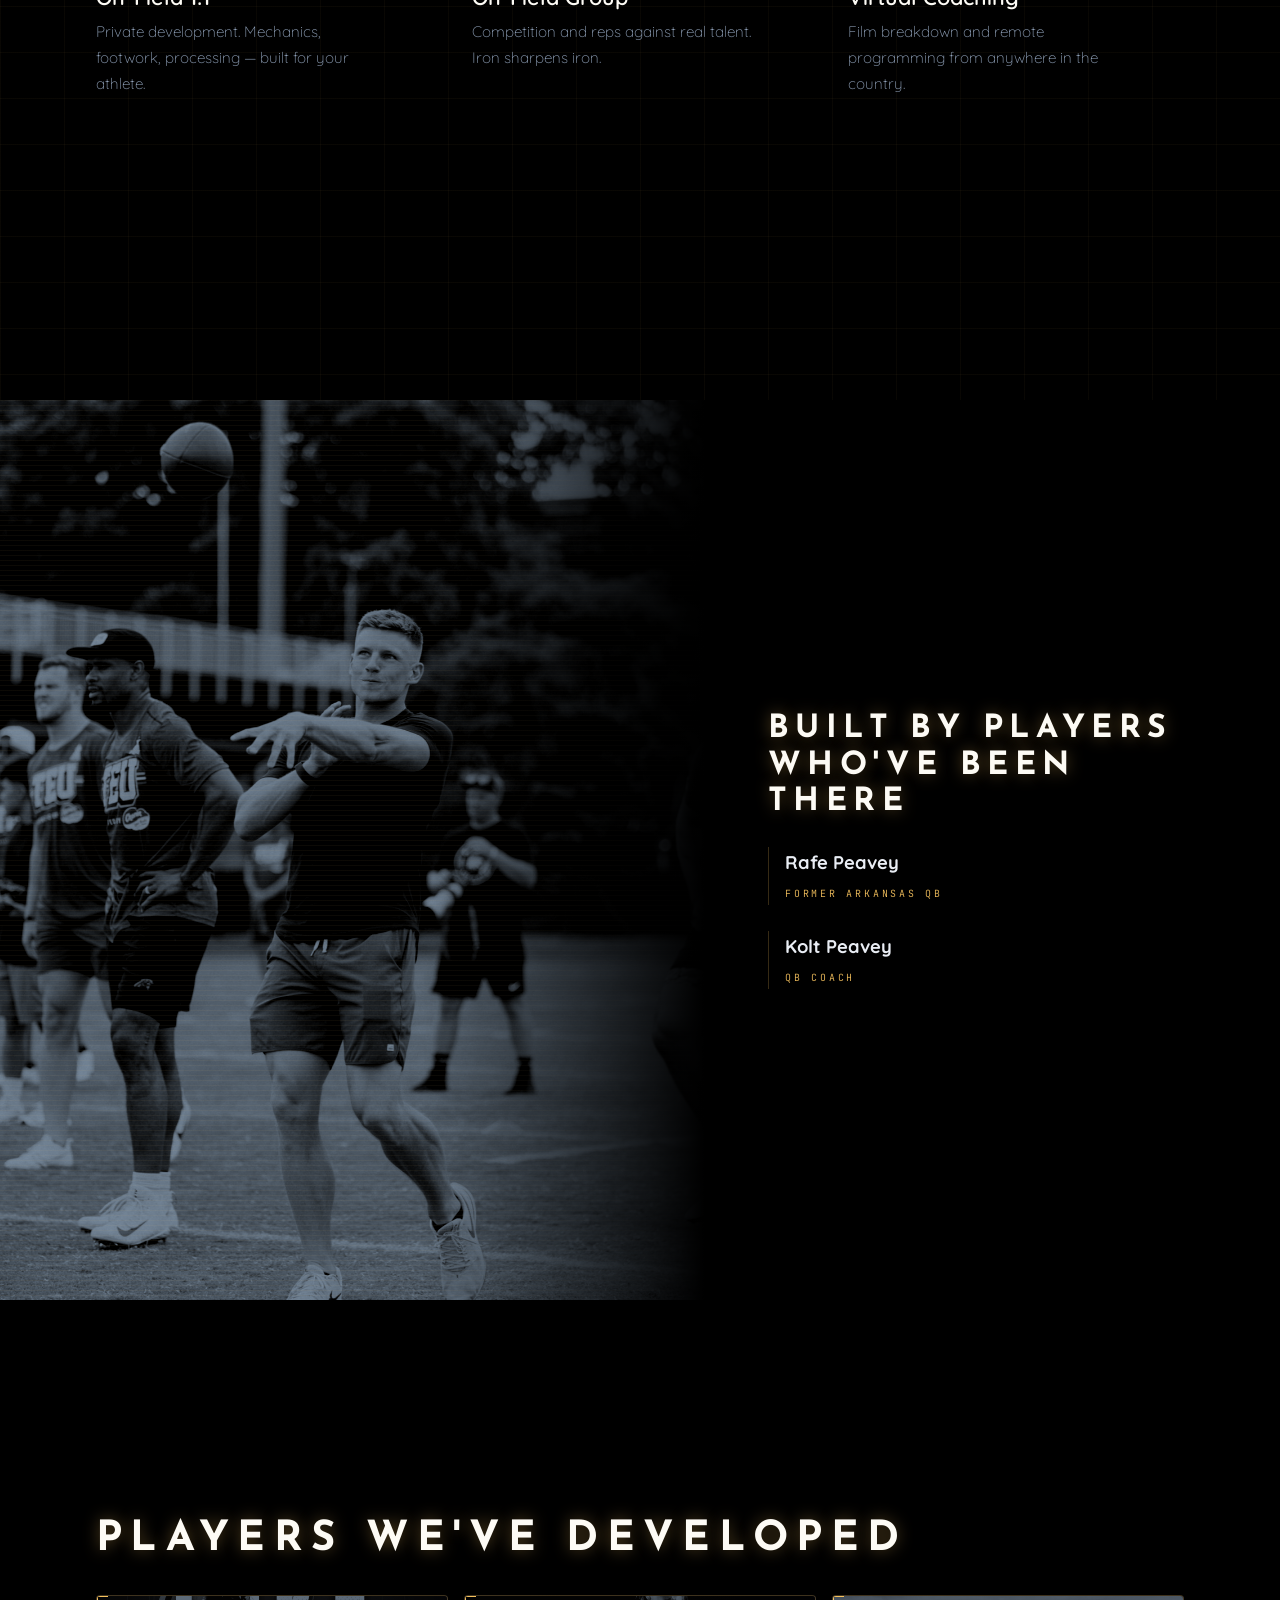
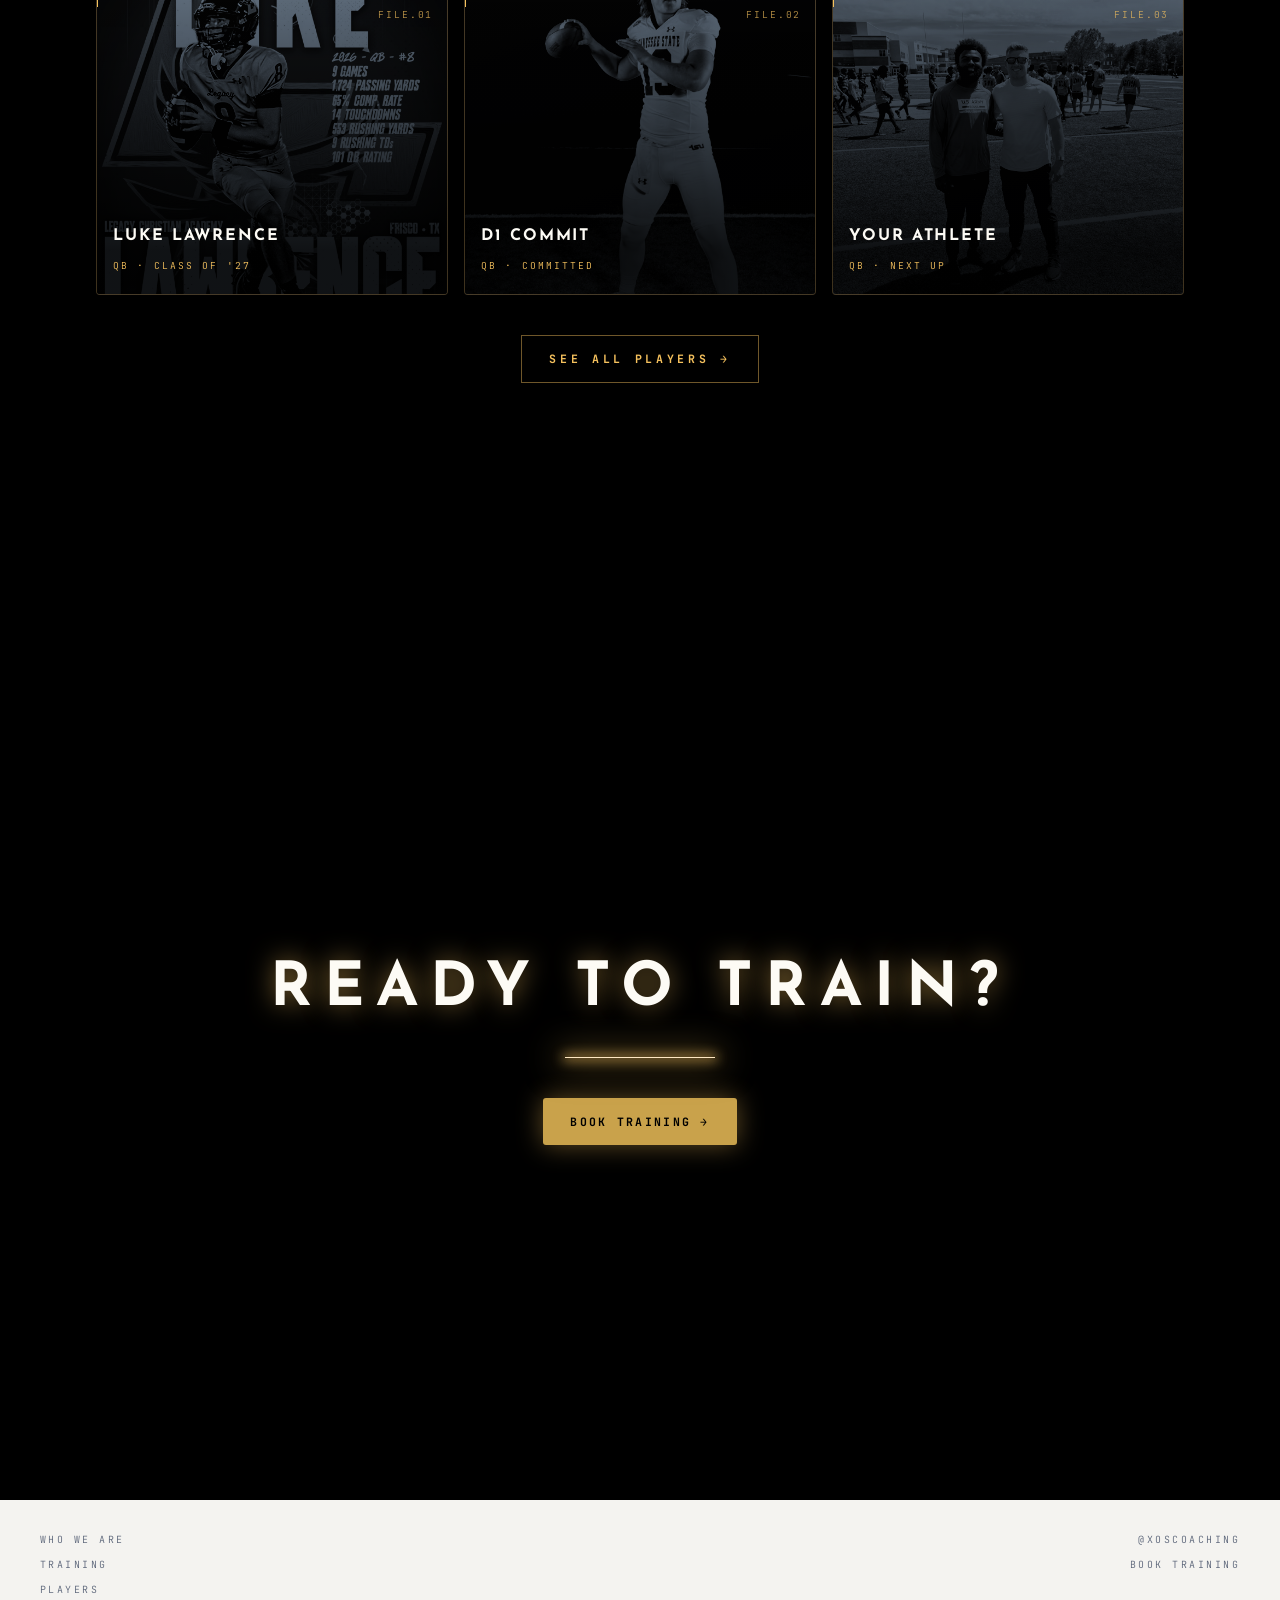
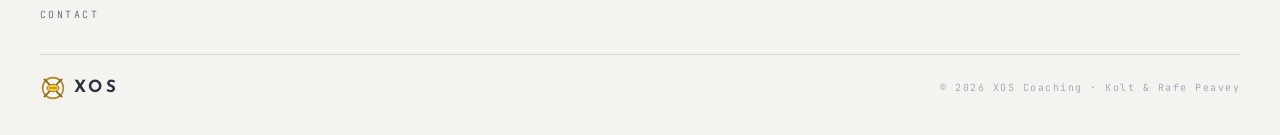
==== commit dc891d45: "Flatten theme to pure black, rework XOS wordmark ignition, tune hero timing - Flatten all section/ch" ====
--- a/index.html
+++ b/index.html
@@ -45,18 +45,26 @@
                    overweight stroke can never spill into a neighbouring letter.
                    Skeletons re-cut for Bruno Ace: the X is two full diagonals
                    (the letter's broken centre is empty ink, so revealing across
-                   the gap does nothing); the O is its ring mid-line; the S walks
+                   the gap does nothing) — each is drawn BOTTOM-tip -> TOP and the
+                   two IGNITE ONE AT A TIME (see the staggered --xd) like a pair of
+                   lightsabers, which is why each path starts at its y=714 point.
+                   X stroke-width is 84 = the diagonal's own ink-band width. Do NOT
+                   widen it: a wider stroke overhangs the centre crossing and, while
+                   the first blade draws alone, uncovers the ROOT of the other
+                   diagonal's leg — a stub poking out of the blade. 84 keeps any
+                   leg reveal tucked inside the blade so each draws as a clean line.
+                   The O is its ring mid-line; the S walks
                    top-bar -> right connector -> mid-bar -> left connector ->
-                   bottom-bar. Widths verified for 100% coverage; do not lower. -->
+                   bottom-bar. O/S widths verified for 100% coverage; do not lower. -->
               <mask id="xos-mask-x" maskUnits="userSpaceOnUse" x="-200" y="-212" width="3173" height="1112">
-                <path class="xos-trace" pathLength="1" style="--xd:.15s" stroke-width="170" d="M-46 -26L810 714"/>
-                <path class="xos-trace" pathLength="1" style="--xd:.28s" stroke-width="170" d="M810 -26L-46 714"/>
+                <path class="xos-trace" pathLength="1" style="--xd:.16s;--dur:.55s;--ease:cubic-bezier(.16,.84,.24,1)" stroke-width="84" d="M810 714L-46 -26"/>
+                <path class="xos-trace" pathLength="1" style="--xd:.66s;--dur:.55s;--ease:cubic-bezier(.16,.84,.24,1)" stroke-width="84" d="M-46 714L810 -26"/>
               </mask>
               <mask id="xos-mask-o" maskUnits="userSpaceOnUse" x="-200" y="-212" width="3173" height="1112">
-                <path class="xos-trace" pathLength="1" style="--xd:.45s" stroke-width="150" d="M1308.4 49A381 295 0 1 1 1308.4 639A381 295 0 1 1 1308.4 49"/>
+                <path class="xos-trace" pathLength="1" style="--xd:1.15s;--dur:.75s" stroke-width="150" d="M1308.4 49A381 295 0 1 1 1308.4 639A381 295 0 1 1 1308.4 49"/>
               </mask>
               <mask id="xos-mask-s" maskUnits="userSpaceOnUse" x="-200" y="-212" width="3173" height="1112">
-                <path class="xos-trace" pathLength="1" style="--xd:.7s" stroke-width="170" d="M1962 639L2540 639L2662 500L2540 344L1962 344L2012 196L2110 49L2658 49"/>
+                <path class="xos-trace" pathLength="1" style="--xd:1.6s;--dur:.99s" stroke-width="170" d="M1962 639L2540 639L2662 500L2540 344L1962 344L2012 196L2110 49L2658 49"/>
               </mask>
             </defs>
 
@@ -75,20 +83,11 @@
               <path class="xos-glyph xos-glyph--core" mask="url(#xos-mask-o)" d="M1738.9 344.0Q1738.9 415.7 1716.2 478.2Q1693.6 540.6 1651.9 587.7Q1610.1 634.9 1552.1 661.5Q1494.1 688.0 1423.4 688.0H1194.4Q1122.6 688.0 1064.6 661.5Q1006.6 634.9 964.9 587.7Q923.1 540.6 900.5 478.2Q877.9 415.7 877.9 344.0Q877.9 273.2 900.5 210.8Q923.1 148.4 964.9 100.7Q1006.6 53.1 1064.6 26.5Q1122.6 0.0 1194.4 0.0H1423.4Q1494.1 0.0 1552.1 26.5Q1610.1 53.1 1651.9 100.7Q1693.6 148.4 1716.2 210.8Q1738.9 273.2 1738.9 344.0ZM1640.6 344.0Q1640.6 276.2 1614.5 220.2Q1588.5 164.1 1539.8 131.2Q1491.2 98.3 1423.4 98.3H1194.4Q1126.5 98.3 1077.9 131.2Q1029.2 164.1 1002.7 220.2Q976.2 276.2 976.2 344.0Q976.2 411.8 1002.7 467.3Q1029.2 522.9 1077.9 556.3Q1126.5 589.7 1194.4 589.7H1423.4Q1491.2 589.7 1539.8 556.3Q1588.5 522.9 1614.5 467.3Q1640.6 411.8 1640.6 344.0Z"/>
               <path class="xos-glyph" mask="url(#xos-mask-s)" fill="url(#xos-s-gold)" d="M2708.0 491.4Q2708.0 545.5 2681.4 590.2Q2654.9 634.9 2610.6 661.5Q2566.4 688.0 2511.4 688.0H1913.8V589.7H2511.4Q2552.7 589.7 2581.2 560.7Q2609.7 531.7 2609.7 491.4Q2609.7 451.1 2581.2 422.1Q2552.7 393.1 2511.4 393.1H2110.4Q2056.3 393.1 2011.6 366.6Q1966.9 340.1 1940.3 295.3Q1913.8 250.6 1913.8 196.6Q1913.8 142.5 1940.3 97.8Q1966.9 53.1 2011.6 26.5Q2056.3 0.0 2110.4 0.0H2658.8V98.3H2110.4Q2070.1 98.3 2041.1 127.3Q2012.1 156.3 2012.1 196.6Q2012.1 236.9 2041.1 265.9Q2070.1 294.9 2110.4 294.9H2511.4Q2566.4 294.9 2610.6 321.4Q2654.9 347.9 2681.4 392.7Q2708.0 437.4 2708.0 491.4Z"/>
             </g>
-
-            <!-- Hot tips: ride the leading edge of each trace. Same d, same
-                 timing, same --xd as the matching .xos-trace above. -->
-            <g class="xos-tips" aria-hidden="true">
-              <circle class="xos-tip" r="26" style="--xd:.15s;offset-path:path('M-46 -26L810 714')"/>
-              <circle class="xos-tip" r="26" style="--xd:.28s;offset-path:path('M810 -26L-46 714')"/>
-              <circle class="xos-tip" r="26" style="--xd:.45s;offset-path:path('M1308.4 49A381 295 0 1 1 1308.4 639A381 295 0 1 1 1308.4 49')"/>
-              <circle class="xos-tip" r="26" style="--xd:.7s;offset-path:path('M1962 639L2540 639L2662 500L2540 344L1962 344L2012 196L2110 49L2658 49')"/>
-            </g>
           </svg>
         </div>
-        <div class="arrival-sub">Quarterback Development</div>
-      </div>
-      <div class="scroll-cue">Scroll down to discover</div>
+        <div class="arrival-sub reveal" style="--d:1.95s">Quarterback Development</div>
+      </div>
+      <div class="scroll-cue reveal" style="--d:2.45s">Scroll down to discover</div>
     </section>
 
     <!-- CH1 — STATEMENT -->
--- a/css/styles.css
+++ b/css/styles.css
@@ -139,7 +139,7 @@
 
 .site-menu{
   position:fixed;inset:0;z-index:40;
-  background:linear-gradient(150deg,var(--bg-warm) 0%,var(--bg-mid) 45%,var(--bg) 100%);
+  background:var(--bg);
   display:flex;flex-direction:column;justify-content:center;
   padding:2rem 1.75rem;
   transform:translateY(-100%);opacity:0;visibility:hidden;
@@ -265,7 +265,7 @@
 /* ---------- CH0 Arrival ---------- */
 .ch--arrival{
   flex-direction:column;
-  background:linear-gradient(180deg,var(--bg) 0%,var(--bg-mid) 55%,var(--bg) 100%);
+  background:var(--bg);
 }
 /* width/height 100% is required: canvas is a replaced element, so
    inset:0 alone would leave its CSS size at the width/height attributes */
@@ -328,25 +328,9 @@
   fill:none;stroke:#fff;
   stroke-linecap:round;stroke-linejoin:round;
   stroke-dasharray:1;stroke-dashoffset:1;
-  animation:xos-draw .62s cubic-bezier(.2,.8,.2,1) var(--xd,0s) both;
+  animation:xos-draw var(--dur,.6s) var(--ease,cubic-bezier(.22,.78,.3,1)) var(--xd,0s) both;
 }
 @keyframes xos-draw{to{stroke-dashoffset:0}}
-/* The only part of the saber visible on top of the letters. Travels the same
-   skeleton, on the same clock, as its .xos-trace — so it sits exactly at the
-   leading edge of the reveal, then flares out as the letter completes. */
-.xos-tip{
-  fill:var(--head);
-  filter:drop-shadow(0 0 18px var(--core)) drop-shadow(0 0 40px var(--hot));
-  offset-distance:0%;opacity:0;
-  animation:
-    xos-tip-travel .62s cubic-bezier(.2,.8,.2,1) var(--xd,0s) forwards,
-    xos-tip-out .3s ease-out calc(var(--xd,0s) + .5s) forwards;
-}
-/* forwards, not both: a backwards fill would back-fill opacity:1 and park a
-   visible hot dot at each glyph's start point during its --xd delay. The tip
-   must not exist until its own trace ignites. */
-@keyframes xos-tip-travel{from{opacity:1}to{opacity:1;offset-distance:100%}}
-@keyframes xos-tip-out{0%{opacity:1;r:26}60%{opacity:1;r:34}100%{opacity:0;r:10}}
 .arrival-sub{
   font-family:var(--font-mono);
   font-size:clamp(.6rem,1.6vw,.85rem);
@@ -361,7 +345,7 @@
 .scroll-cue::before{content:"▼ ";color:var(--hot)}
 
 /* ---------- CH1 Statement ---------- */
-.ch--statement{background:radial-gradient(ellipse at 50% 80%,var(--bg-mid) 0%,var(--bg) 70%)}
+.ch--statement{background:var(--bg)}
 .ch--statement .statement{
   font-family:var(--font-display);
   font-weight:700;letter-spacing:.2em;
@@ -374,7 +358,12 @@
 /* ---------- CH2 The System ---------- */
 .ch--system .ch__inner{display:grid;grid-template-columns:1fr;gap:2rem;align-items:center}
 @media(min-width:860px){.ch--system .ch__inner{grid-template-columns:1.1fr 1fr}}
-.ch--system .grid-faint{transform:perspective(700px) rotateX(26deg) scale(1.3);transform-origin:center bottom}
+.ch--system .grid-faint{
+  transform:perspective(700px) rotateX(26deg) scale(1.3);transform-origin:center bottom;
+  background-image:
+    linear-gradient(rgba(var(--neon),.11) 1px, transparent 1px),
+    linear-gradient(90deg, rgba(var(--neon),.11) 1px, transparent 1px);
+}
 .system-diagram{position:relative;display:flex;justify-content:center}
 .system-diagram svg{width:100%;max-width:420px;height:auto}
 .system-copy p{font-size:clamp(1rem,2vw,1.3rem);line-height:1.8;color:#c6d0de;font-weight:300;max-width:34ch}
@@ -422,7 +411,7 @@
 .dossier-entry span{font-family:var(--font-mono);font-size:.62rem;letter-spacing:.28em;color:var(--hot);text-transform:uppercase}
 
 /* ---------- CH5 The Roster ---------- */
-.ch--roster{background:var(--bg-mid)}
+.ch--roster{background:var(--bg)}
 .roster-head{font-family:var(--font-display);font-size:clamp(1.35rem,3.6vw,2.6rem);color:var(--head);text-shadow:0 0 16px rgba(var(--neon),.35)}
 .roster-grid{display:grid;grid-template-columns:1fr;gap:1rem;margin-top:2rem}
 @media(min-width:560px){.roster-grid{grid-template-columns:repeat(2,1fr)}}
@@ -444,7 +433,7 @@
 .roster-cta{text-align:center;margin-top:2.5rem}
 
 /* ---------- CH6 The Ask ---------- */
-.ch--ask{flex-direction:column;text-align:center;background:radial-gradient(ellipse at 50% 120%,var(--bg-warm) 0%,var(--bg) 70%)}
+.ch--ask{flex-direction:column;text-align:center;background:var(--bg)}
 .ch--ask .ask-head{font-family:var(--font-display);font-size:clamp(1.6rem,5.5vw,3.8rem);color:var(--head);text-shadow:0 0 26px rgba(var(--neon),.55);line-height:1.15}
 .ch--ask .saber{margin:2rem auto}
 .ch--ask .btn{margin-top:.5rem}
@@ -475,7 +464,7 @@
 
 /* slash -> dark glass band with glowing gold stat numbers */
 .slash{
-  background:linear-gradient(180deg,var(--bg-mid),var(--bg-warm));
+  background:var(--bg);
   border-top:1px solid var(--hairline);border-bottom:1px solid var(--hairline);
   color:var(--text);padding:2.75rem 0;position:relative;
 }
@@ -487,7 +476,7 @@
    ============================================================ */
 .page-banner{
   position:relative;min-height:42vh;display:flex;align-items:flex-end;overflow:hidden;
-  background:linear-gradient(150deg,var(--bg-warm) 0%,var(--bg-mid) 50%,var(--bg) 100%);
+  background:var(--bg);
 }
 .page-banner::before{ /* star field */
   content:"";position:absolute;inset:0;pointer-events:none;
@@ -613,10 +602,6 @@
      in this file: the universal animation:none above reverts each .xos-trace to its
      BASE state, stroke-dashoffset:1 — masks fully CLOSED, revealing nothing. Without
      this override the wordmark renders BLANK. Forcing 0 lands every trace fully drawn.
-     Tips are display:none rather than merely un-animated. Their base state is already
-     opacity:0, so they would be invisible either way; removing them outright also skips
-     creating their two drop-shadow filter surfaces.
      No filter:none here: the bloom is a static glow, not motion, and must survive. */
   .xos-mark .xos-trace{stroke-dashoffset:0 !important}
-  .xos-mark .xos-tip{display:none !important}
-}
+}
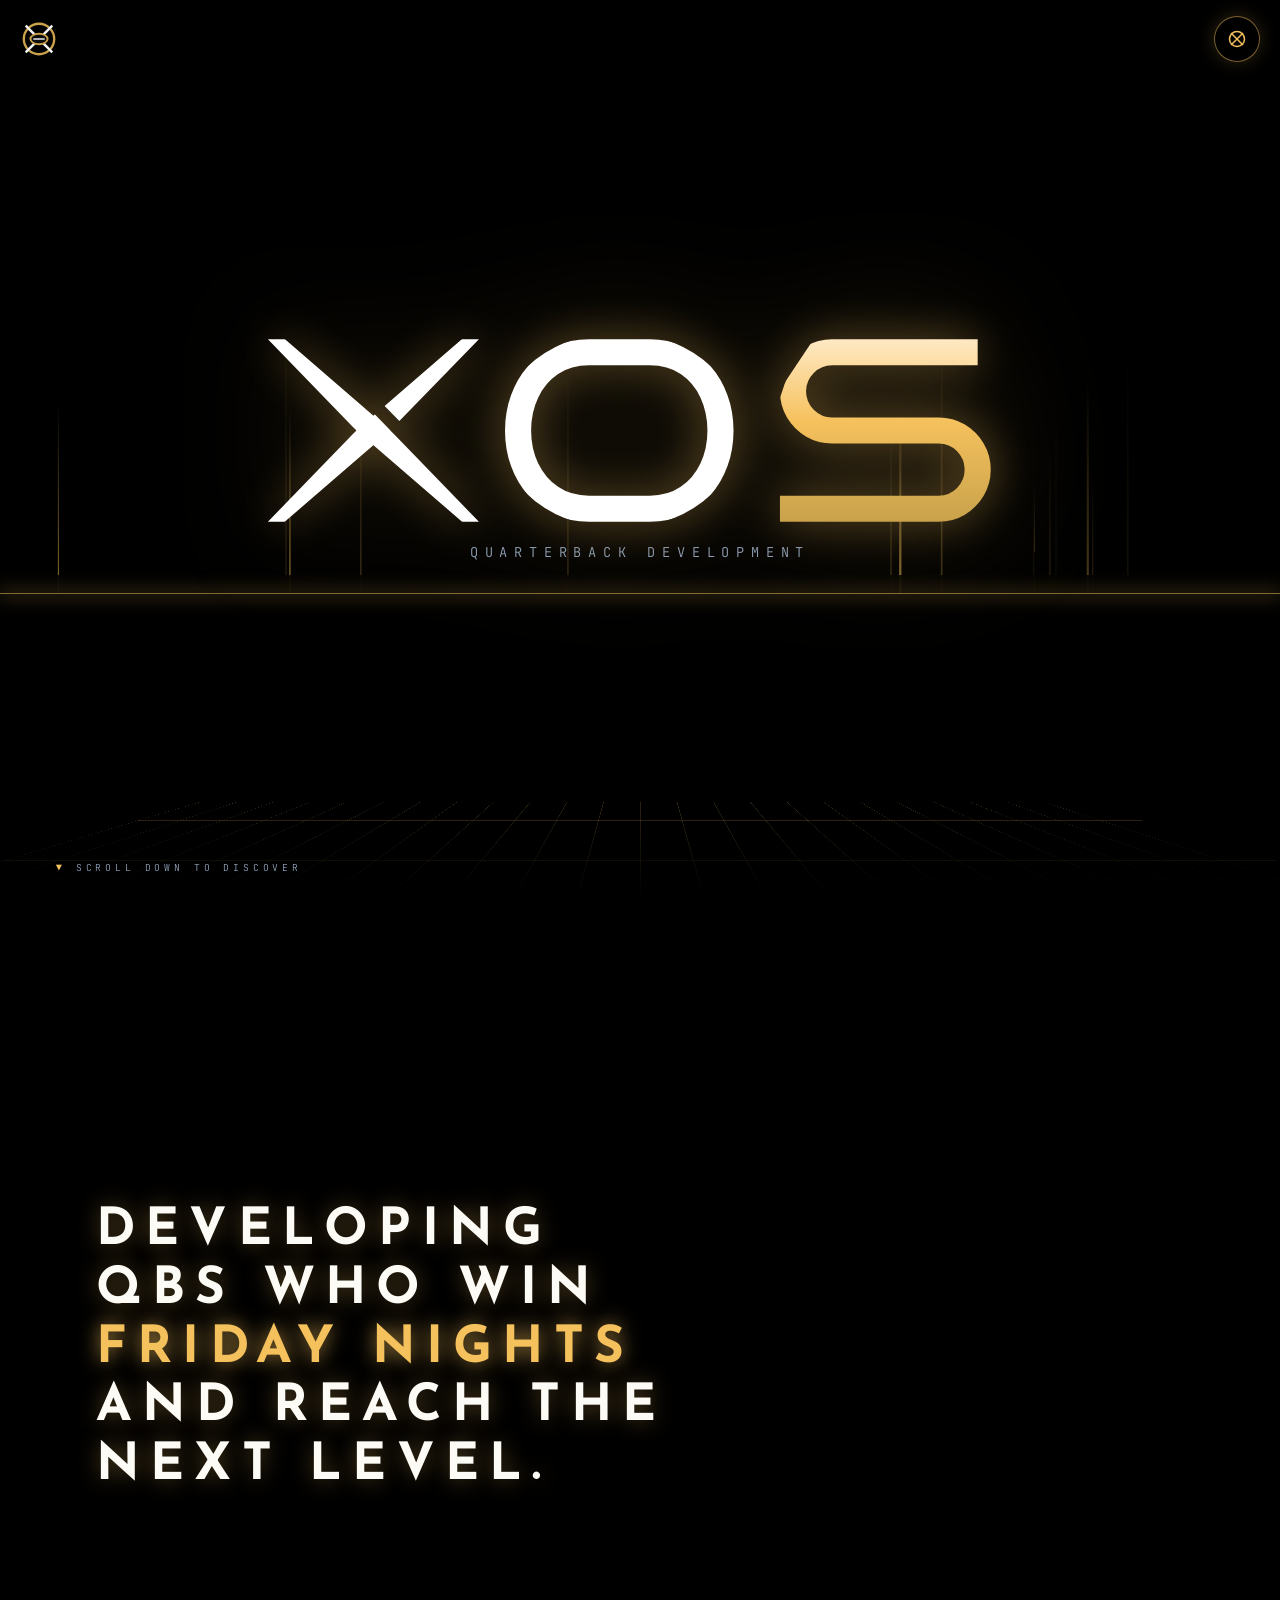
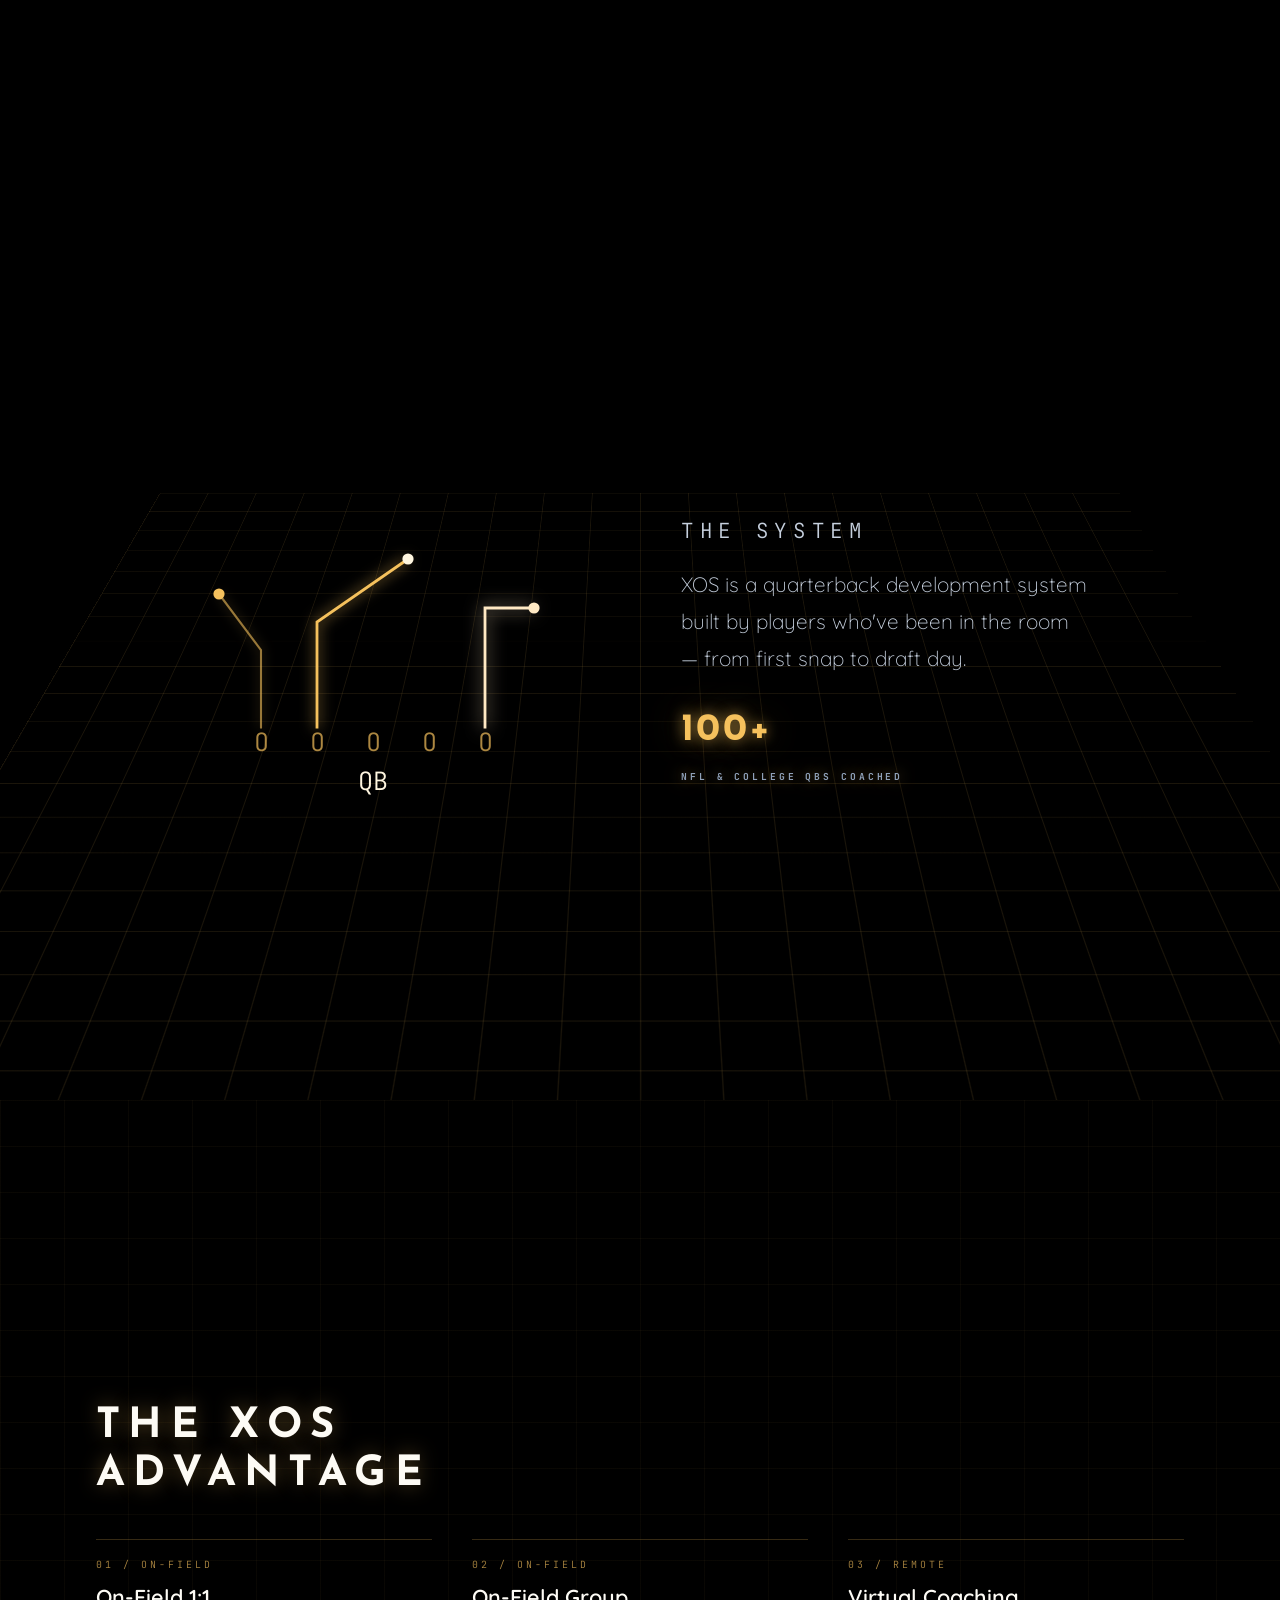
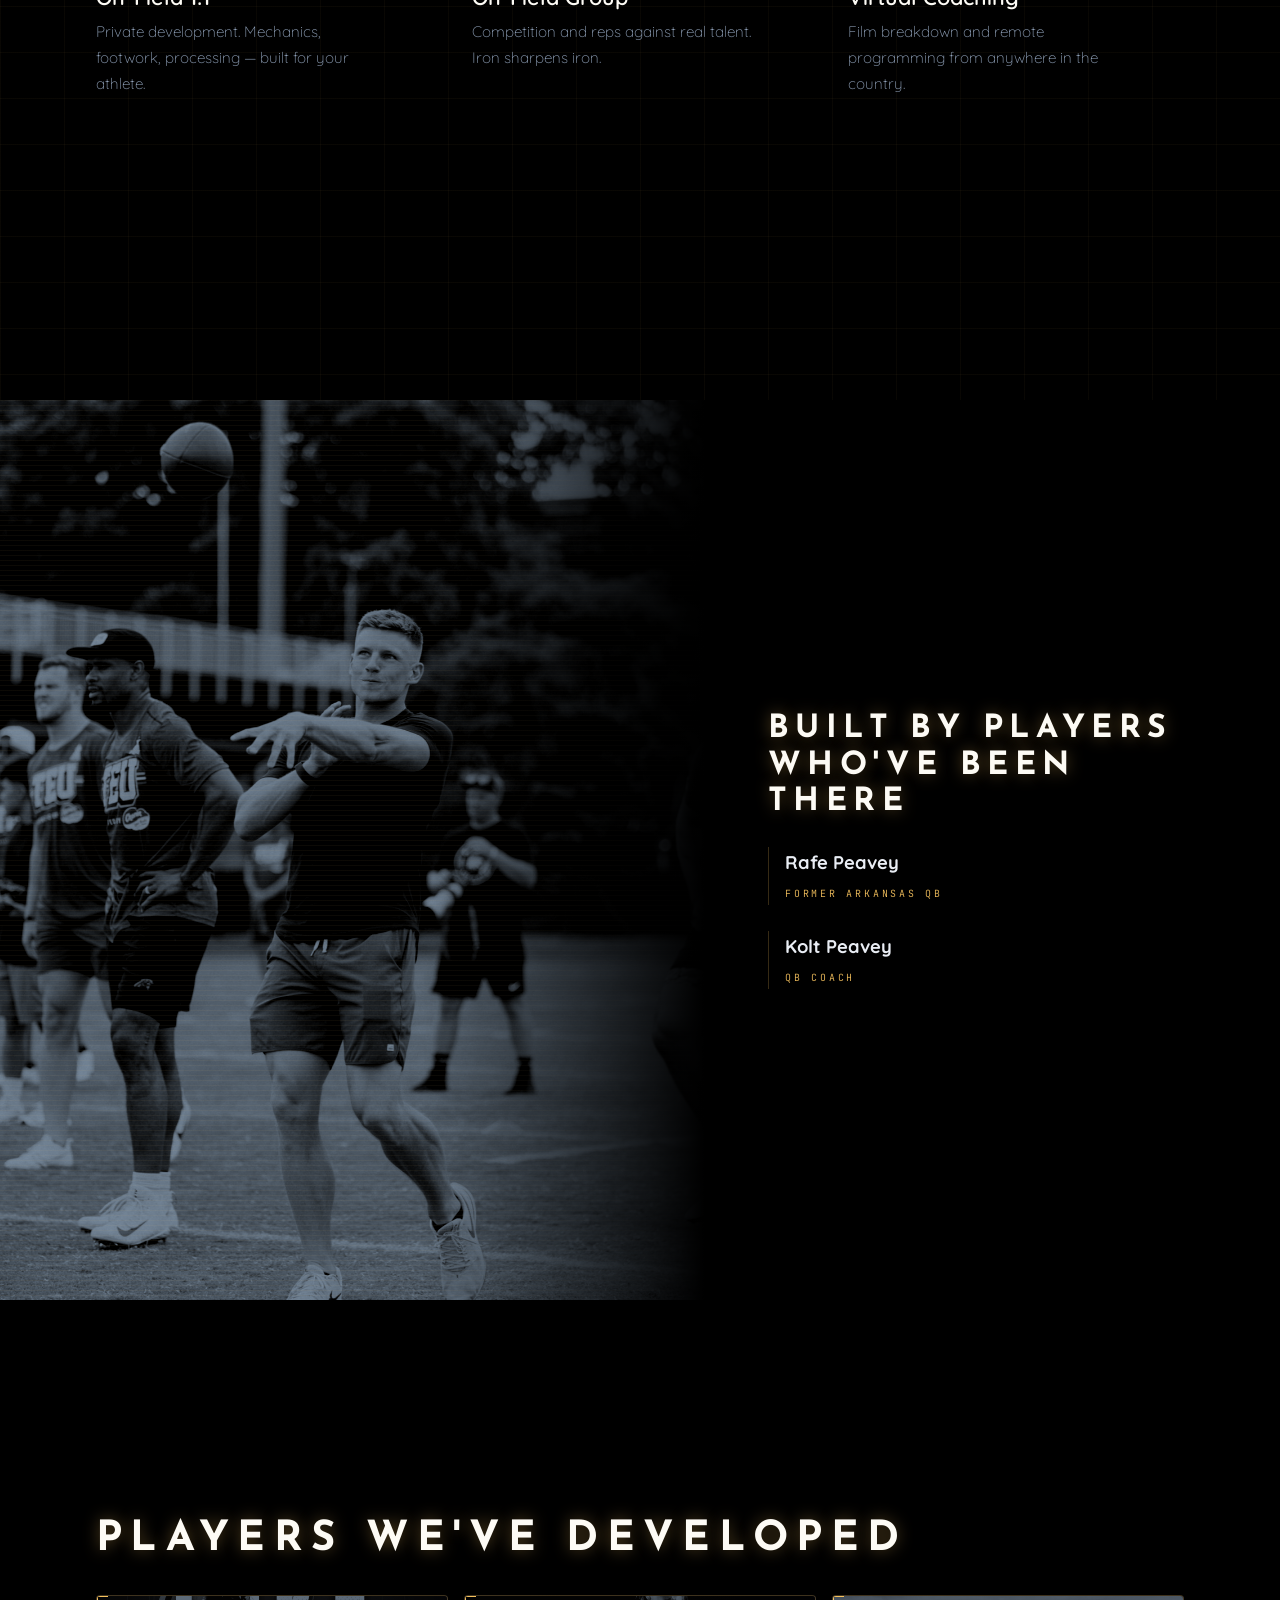
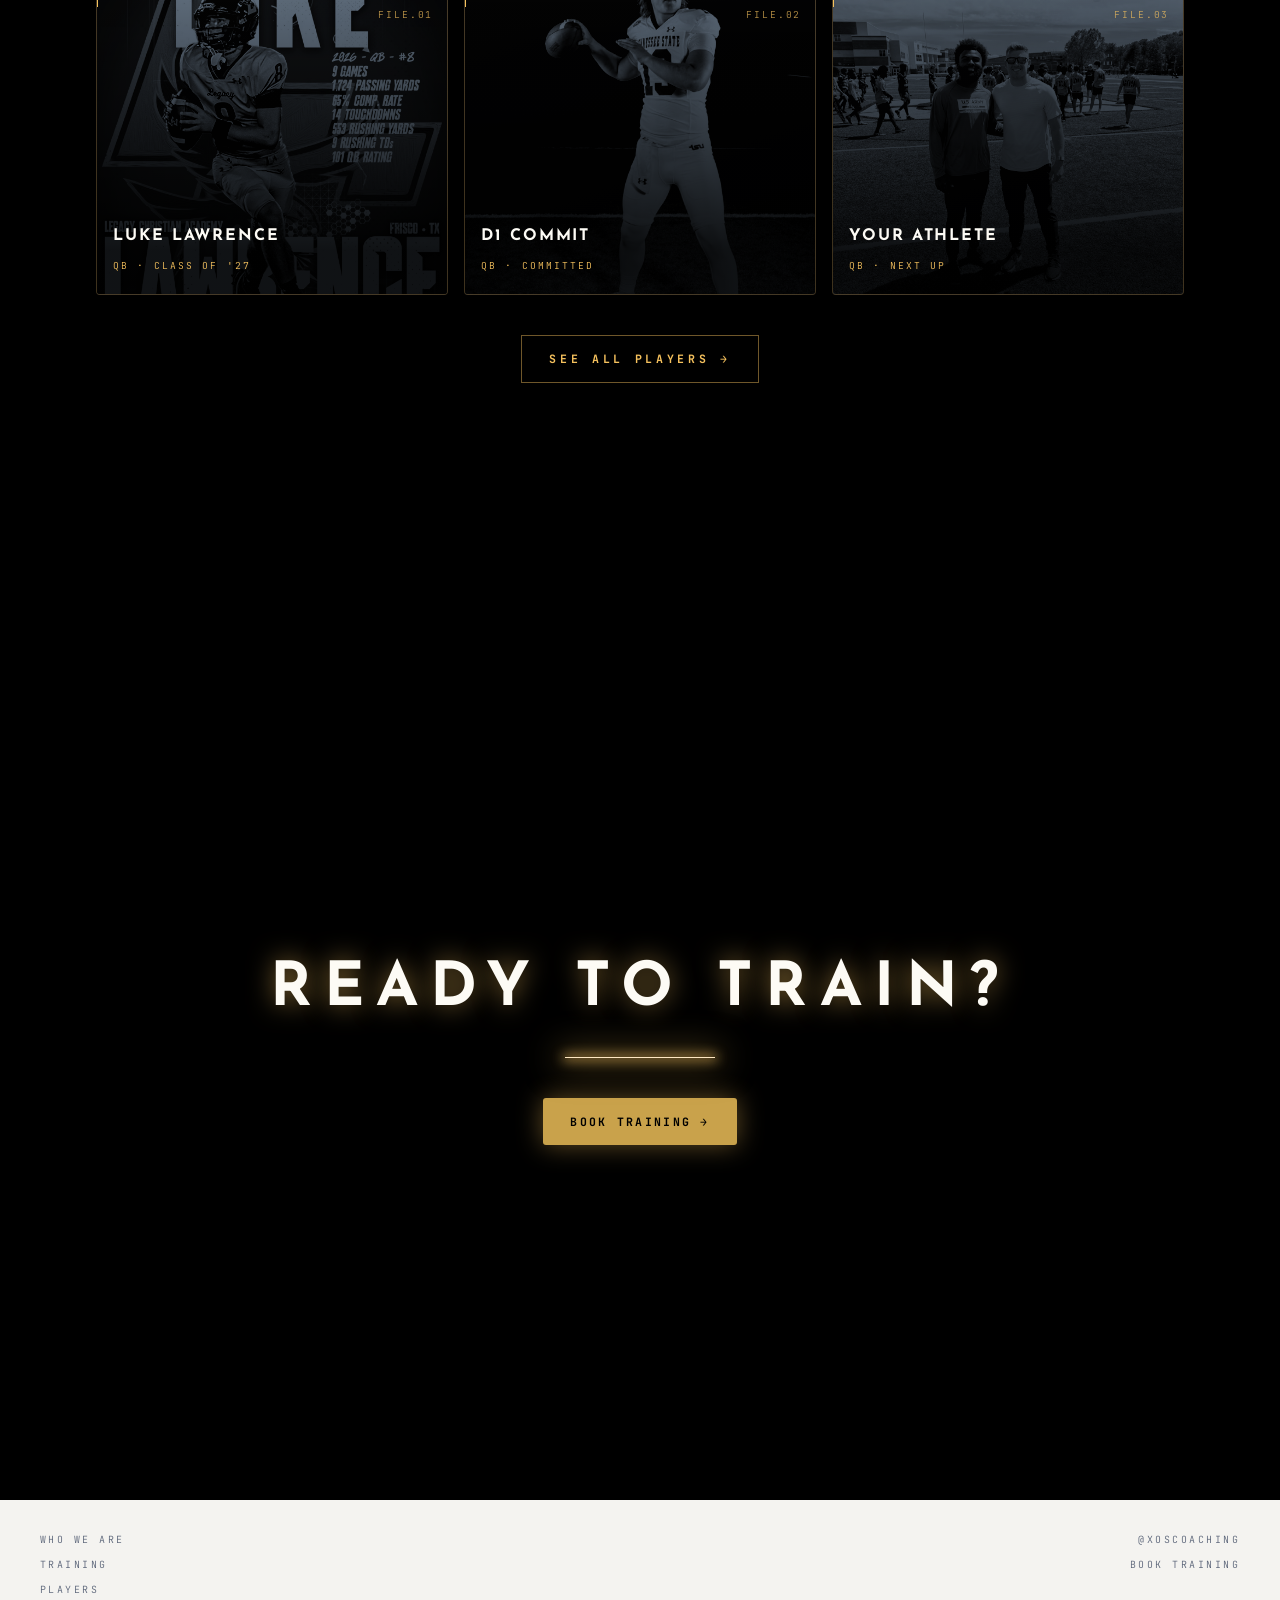
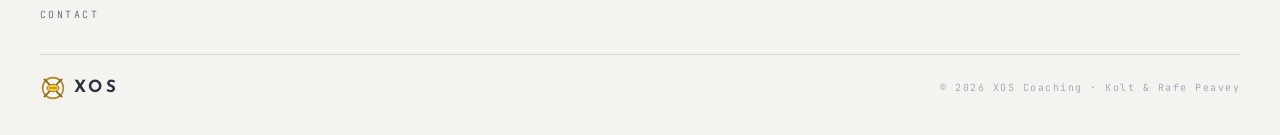
==== commit 475c490c: "Rework nav menu into cinematic dossier drawer (saber + frost) Replace the plain full-screen menu ove" ====
--- a/index.html
+++ b/index.html
@@ -8,7 +8,7 @@
   <link rel="preconnect" href="https://fonts.googleapis.com">
   <link rel="preconnect" href="https://fonts.gstatic.com" crossorigin>
   <link href="https://fonts.googleapis.com/css2?family=Josefin+Sans:wght@400;600;700&family=Quicksand:wght@300;400;500;600;700&family=JetBrains+Mono:wght@400;700&display=swap" rel="stylesheet">
-  <link rel="stylesheet" href="css/styles.css">
+  <link rel="stylesheet" href="css/styles.css?v=20260715">
   <link rel="icon" href="assets/logo.svg" type="image/svg+xml">
 </head>
 <body>
@@ -207,14 +207,22 @@
   </main>
 
   <div class="site-menu" id="site-menu" role="dialog" aria-modal="true" aria-label="Site menu">
-    <button class="menu-toggle menu-close" aria-label="Close menu">✕</button>
-    <nav>
-      <a href="about.html">Who We Are</a>
-      <a href="training.html">What We Do</a>
-      <a href="players.html">Players</a>
-      <a href="contact.html">Contact</a>
-    </nav>
-    <div class="menu-foot">KOLT &amp; RAFE PEAVEY · @XOSCOACHING</div>
+    <div class="menu-backdrop"></div>
+    <div class="menu-panel">
+      <button class="menu-toggle menu-close" aria-label="Close menu">✕</button>
+      <div class="menu-eyebrow">Menu / Navigation</div>
+      <div class="saber menu-saber"></div>
+      <nav>
+        <a href="index.html" aria-current="page"><span class="mnum">00</span><span class="mlabel">Home</span></a>
+        <a href="about.html"><span class="mnum">01</span><span class="mlabel">Who We Are</span></a>
+        <a href="training.html"><span class="mnum">02</span><span class="mlabel">What We Do</span></a>
+        <a href="players.html"><span class="mnum">03</span><span class="mlabel">Players</span></a>
+        <a href="contact.html"><span class="mnum">04</span><span class="mlabel">Contact</span></a>
+      </nav>
+      <div class="menu-foot">KOLT &amp; RAFE PEAVEY · @XOSCOACHING</div>
+      <span class="menu-watermark" aria-hidden="true">XOS</span>
+      <div class="menu-grid grid-floor" aria-hidden="true"></div>
+    </div>
   </div>
 
   <!-- CH7 — LIGHT FOOTER -->
@@ -239,7 +247,7 @@
     </div>
   </footer>
 
-  <script src="js/main.js"></script>
+  <script src="js/main.js?v=20260715"></script>
   <script src="js/cinematic.js"></script>
 </body>
 </html>
--- a/css/styles.css
+++ b/css/styles.css
@@ -59,8 +59,8 @@
 h1,h2,h3{font-family:var(--font-display);font-weight:700;letter-spacing:.2em;line-height:1.1;text-transform:uppercase}
 
 .container{max-width:var(--max);margin:0 auto;padding:0 1.25rem}
-.section{padding:3.5rem 0;position:relative}
-@media (min-width:1024px){.section{padding:5rem 0}}
+.section{padding-block:3.5rem;position:relative}
+@media (min-width:1024px){.section{padding-block:5rem}}
 
 /* ---------- micro-labels ---------- */
 .label,.mono-label{
@@ -135,33 +135,124 @@
   transition:box-shadow .25s ease,color .2s ease;
 }
 .menu-toggle:hover{color:var(--core);box-shadow:0 0 26px rgba(var(--neon),.45)}
+.menu-toggle:focus-visible{outline:none;color:var(--core);box-shadow:0 0 26px rgba(var(--neon),.6)}
 .menu-toggle svg{width:20px;height:20px}
 
+/* ---- full-height right-side drawer ("cinematic dossier") ---- */
 .site-menu{
+  --menu-w:min(430px,88vw);
   position:fixed;inset:0;z-index:40;
-  background:var(--bg);
-  display:flex;flex-direction:column;justify-content:center;
-  padding:2rem 1.75rem;
-  transform:translateY(-100%);opacity:0;visibility:hidden;
-  transition:transform .4s ease,opacity .3s;
-}
-.site-menu.open{transform:translateY(0);opacity:1;visibility:visible}
-.site-menu nav{display:flex;flex-direction:column;gap:.6rem}
+  visibility:hidden;transition:visibility .45s ease;
+}
+.site-menu.open{visibility:visible}
+
+/* backdrop — frost-dissolve layer (solid dim is the no-backdrop-filter fallback) */
+.menu-backdrop{
+  position:absolute;inset:0;background:rgba(0,0,0,.55);
+  opacity:0;transition:opacity .45s ease;
+}
+.site-menu.open .menu-backdrop{opacity:1}
+
+/* panel — the drawer itself */
+.menu-panel{
+  position:absolute;top:0;right:0;height:100%;width:var(--menu-w);
+  padding:5rem 2.2rem 2rem;
+  display:flex;flex-direction:column;overflow:hidden;
+  background:linear-gradient(180deg,#070707,#0b0b0d 55%,#060606);
+  border-left:1px solid var(--hairline);
+  box-shadow:-30px 0 80px rgba(0,0,0,.6),inset 1px 0 0 rgba(var(--neon),.08);
+  opacity:0;transition:opacity .4s ease;
+}
+.site-menu.open .menu-panel{opacity:1}
+
+/* saber edge that ignites down the panel's left border (outside the clipped
+   panel so it stays visible while the panel unsheathes) */
+.site-menu::after{
+  content:"";position:absolute;top:0;bottom:0;right:var(--menu-w);width:2px;
+  background:var(--core);
+  box-shadow:0 0 12px 2px rgba(var(--neon),.85),0 0 34px 6px rgba(var(--neon-deep),.5);
+  transform:scaleY(0);transform-origin:top;opacity:0;pointer-events:none;
+}
+
+.menu-close{position:absolute;top:1rem;right:1.1rem;font-size:1rem;z-index:5}
+
+.menu-eyebrow{
+  position:relative;z-index:1;
+  font-family:var(--font-mono);font-size:.6rem;letter-spacing:.42em;
+  text-transform:uppercase;color:var(--muted);
+}
+.menu-saber{position:relative;z-index:1;margin:.85rem 0 1.9rem;width:100%}
+
+.site-menu nav{display:flex;flex-direction:column;gap:1.1rem;position:relative;z-index:1}
 .site-menu nav a{
-  font-family:var(--font-display);font-size:1.4rem;text-transform:uppercase;
-  font-weight:700;letter-spacing:.2em;
-  color:var(--text);width:fit-content;transition:color .18s ease,text-shadow .18s ease;
-}
-.site-menu nav a:hover,.site-menu nav a[aria-current="page"]{
-  color:var(--hot);text-shadow:var(--glow-text);
-}
-.site-menu .menu-close{position:absolute;top:1rem;right:1.25rem;font-size:1.1rem}
-.site-menu .menu-foot{
-  position:absolute;bottom:1.6rem;left:1.75rem;
-  font-family:var(--font-mono);font-size:.62rem;letter-spacing:.28em;
+  display:flex;align-items:baseline;gap:1rem;width:fit-content;position:relative;
+  padding-bottom:.25rem;color:var(--text);transition:color .18s ease;
+}
+.site-menu nav a .mnum{
+  font-family:var(--font-mono);font-size:.72rem;letter-spacing:.2em;
+  color:var(--gold);opacity:.75;min-width:1.6em;
+}
+.site-menu nav a .mlabel{
+  font-family:var(--font-display);font-weight:700;letter-spacing:.18em;
+  text-transform:uppercase;font-size:1.5rem;line-height:1;
+}
+.site-menu nav a::after{
+  content:"";position:absolute;left:2.6rem;right:100%;bottom:0;height:1px;
+  background:linear-gradient(90deg,var(--core),transparent);
+  box-shadow:0 0 8px 1px rgba(var(--neon),.6);
+  transition:right .32s cubic-bezier(.2,.8,.2,1);
+}
+.site-menu nav a:hover,.site-menu nav a:focus-visible{color:var(--hot);outline:none}
+.site-menu nav a:hover .mlabel,.site-menu nav a:focus-visible .mlabel{text-shadow:var(--glow-text)}
+.site-menu nav a:hover::after,.site-menu nav a:focus-visible::after{right:.5rem}
+.site-menu nav a[aria-current="page"]{color:var(--hot)}
+.site-menu nav a[aria-current="page"] .mlabel{text-shadow:var(--glow-text)}
+.site-menu nav a[aria-current="page"] .mnum{opacity:1;color:var(--hot)}
+
+.menu-foot{
+  position:relative;z-index:1;margin-top:auto;padding-top:2rem;
+  font-family:var(--font-mono);font-size:.58rem;letter-spacing:.28em;
   text-transform:uppercase;color:var(--muted);
 }
-@media (min-width:1024px){.site-menu nav a{font-size:2.1rem}}
+.menu-watermark{
+  position:absolute;right:-4%;top:32%;z-index:0;
+  font-family:var(--font-display);font-weight:700;font-size:11rem;line-height:1;
+  letter-spacing:.02em;color:transparent;
+  -webkit-text-stroke:1px rgba(var(--neon),.10);pointer-events:none;user-select:none;
+}
+.menu-grid{height:34%;opacity:.5;z-index:0}
+
+@media (min-width:1024px){.site-menu nav a .mlabel{font-size:1.9rem}}
+
+/* motion enhancement — reveal only when motion is allowed. The global
+   prefers-reduced-motion block kills animations, so the base state above
+   must be the fully-visible resting state; these rules add the reveal. */
+@media (prefers-reduced-motion: no-preference){
+  .menu-eyebrow,.site-menu nav a,.menu-foot{opacity:0;transform:translateY(16px)}
+  .site-menu.open .menu-backdrop{animation:menu-frost .6s ease both}
+  .site-menu.open .menu-panel{animation:menu-unsheath .62s cubic-bezier(.2,.8,.2,1) both}
+  .site-menu.open::after{animation:menu-saberedge .6s ease both}
+  .site-menu.open .menu-saber{animation:saber-ignite .5s .18s cubic-bezier(.2,.8,.2,1) both}
+  .site-menu.open .menu-eyebrow{animation:menu-content-in .5s .10s cubic-bezier(.2,.8,.2,1) both}
+  .site-menu.open nav a{animation:menu-content-in .5s cubic-bezier(.2,.8,.2,1) both}
+  .site-menu.open nav a:nth-of-type(1){animation-delay:.20s}
+  .site-menu.open nav a:nth-of-type(2){animation-delay:.27s}
+  .site-menu.open nav a:nth-of-type(3){animation-delay:.34s}
+  .site-menu.open nav a:nth-of-type(4){animation-delay:.41s}
+  .site-menu.open nav a:nth-of-type(5){animation-delay:.48s}
+  .site-menu.open .menu-foot{animation:menu-content-in .5s .55s cubic-bezier(.2,.8,.2,1) both}
+}
+@keyframes menu-frost{
+  from{opacity:0;-webkit-backdrop-filter:blur(0);backdrop-filter:blur(0)}
+  to{opacity:1;-webkit-backdrop-filter:blur(9px);backdrop-filter:blur(9px)}
+}
+@keyframes menu-unsheath{
+  0%{clip-path:inset(0 100% 0 0)}22%{clip-path:inset(0 100% 0 0)}100%{clip-path:inset(0 0 0 0)}
+}
+@keyframes menu-saberedge{
+  0%{transform:scaleY(0);opacity:1}42%{transform:scaleY(1);opacity:1}100%{transform:scaleY(1);opacity:0}
+}
+@keyframes menu-content-in{to{opacity:1;transform:none}}
 
 /* ============================================================
    REUSABLE FX UTILITIES
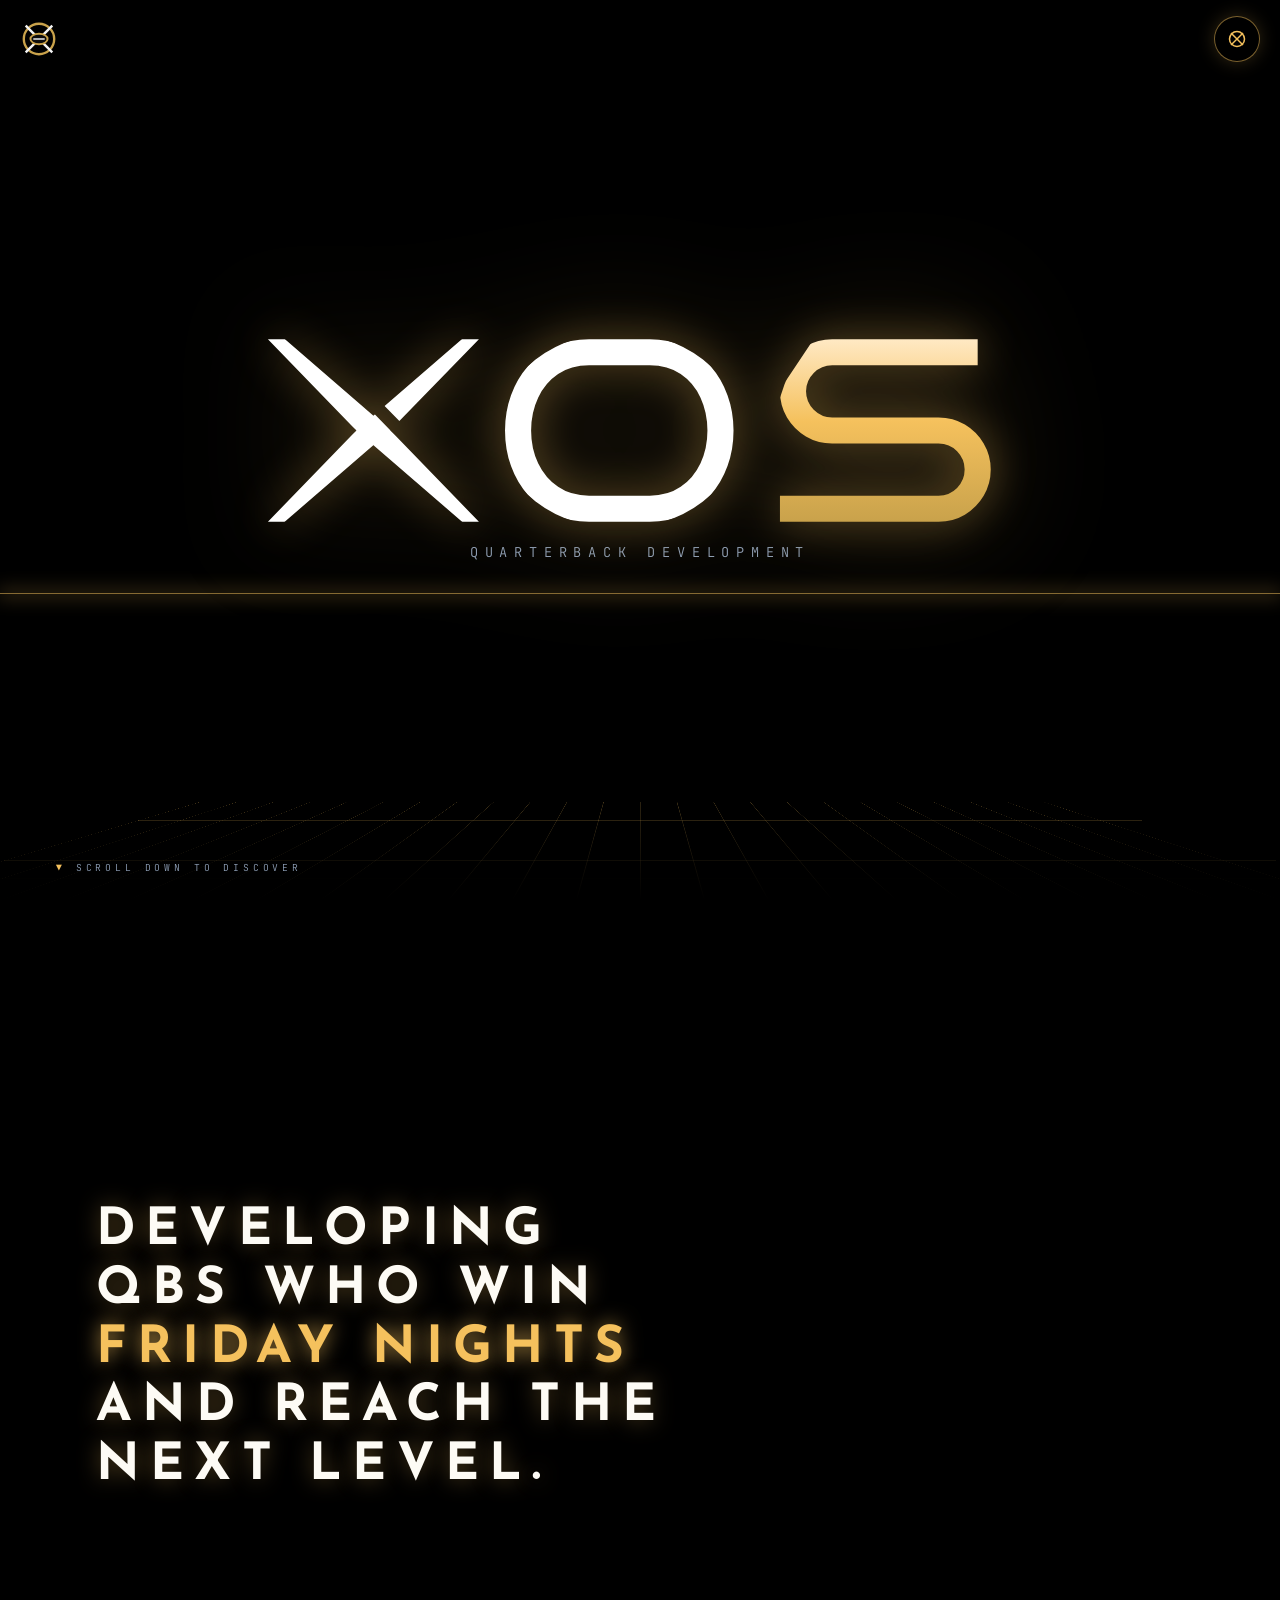
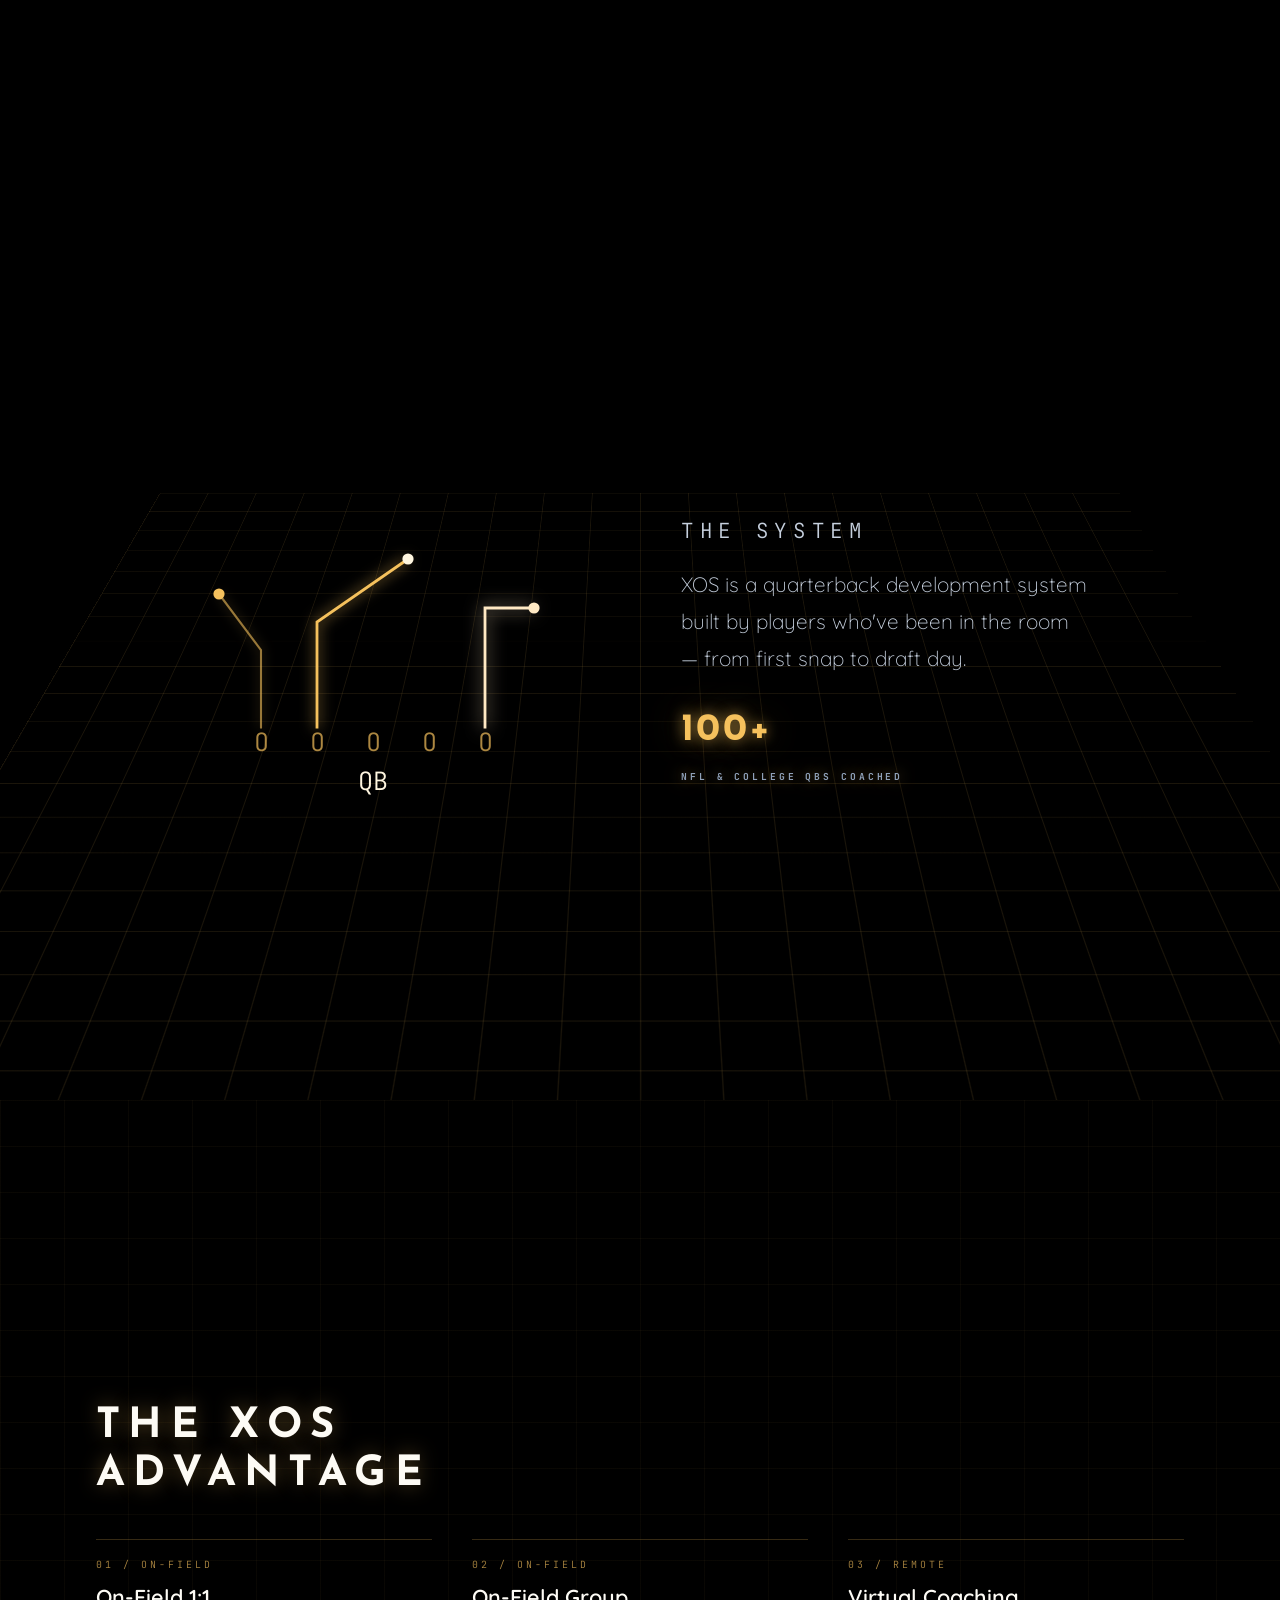
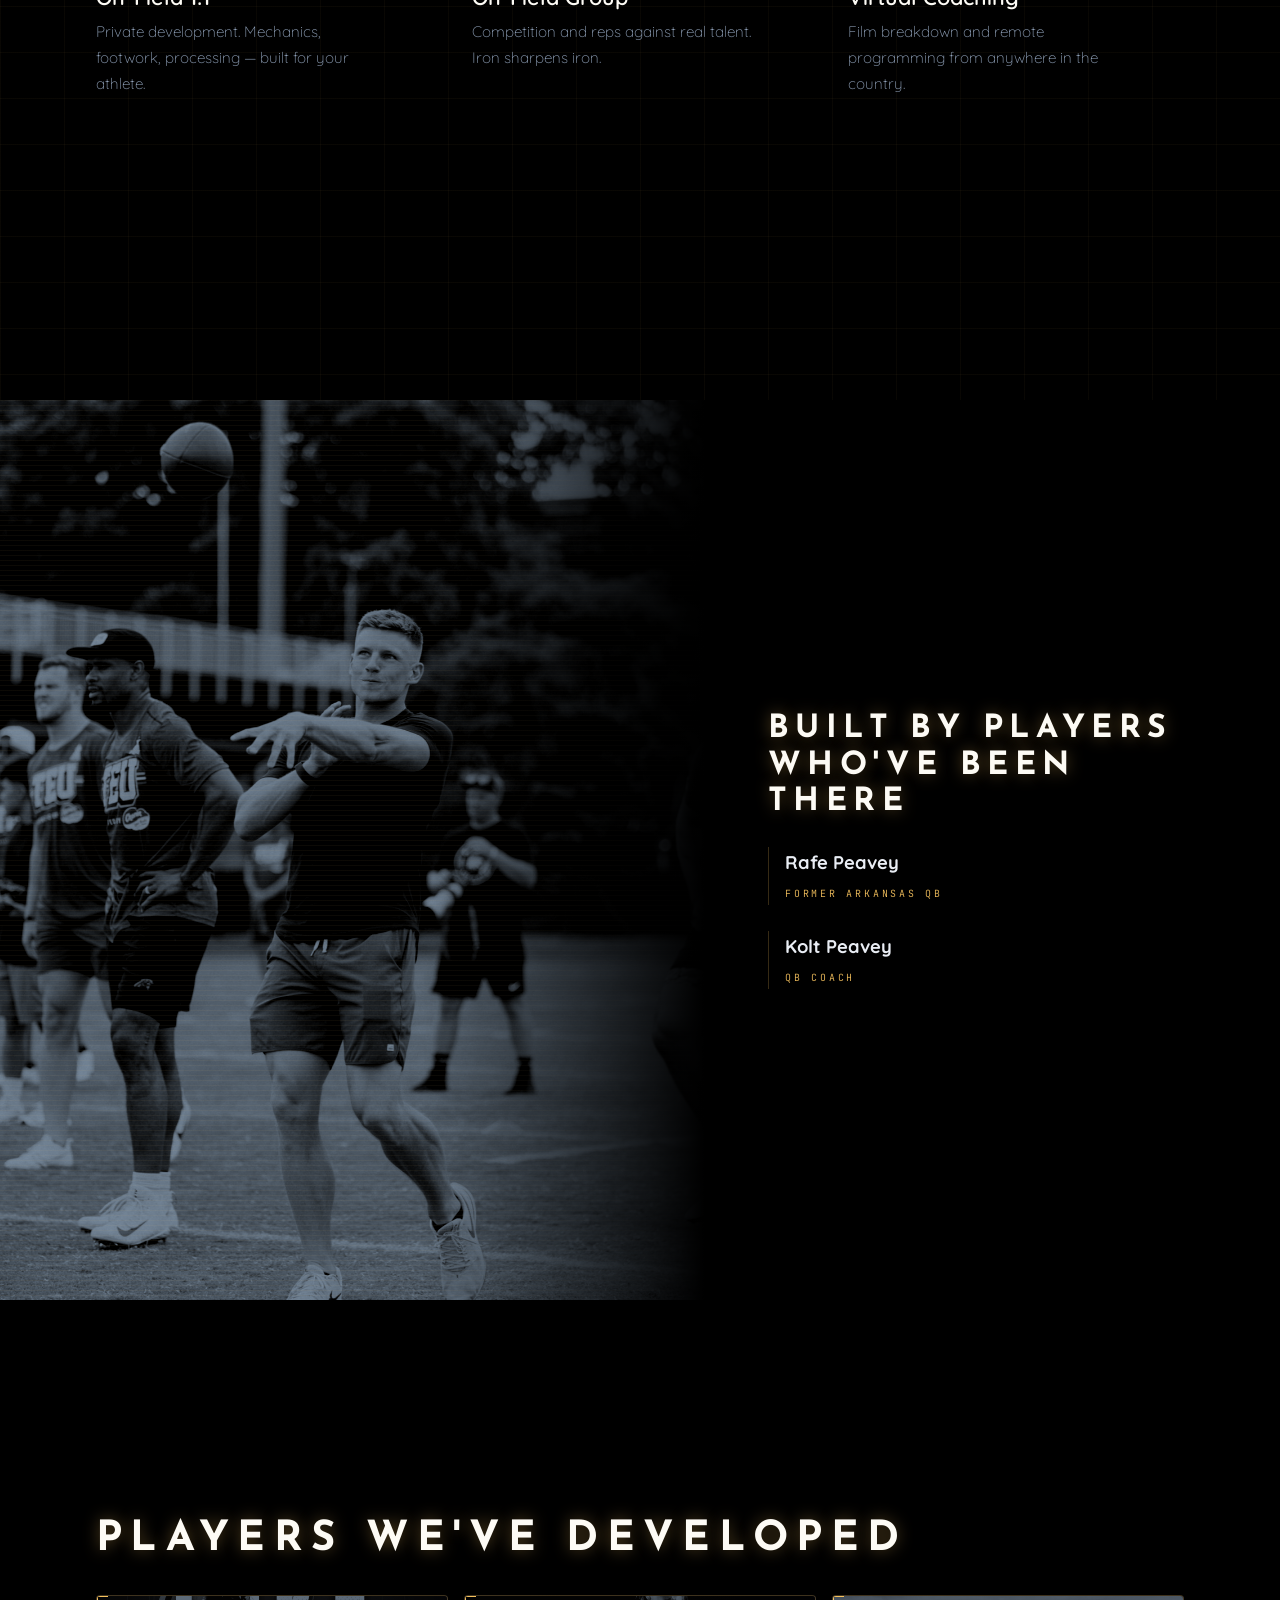
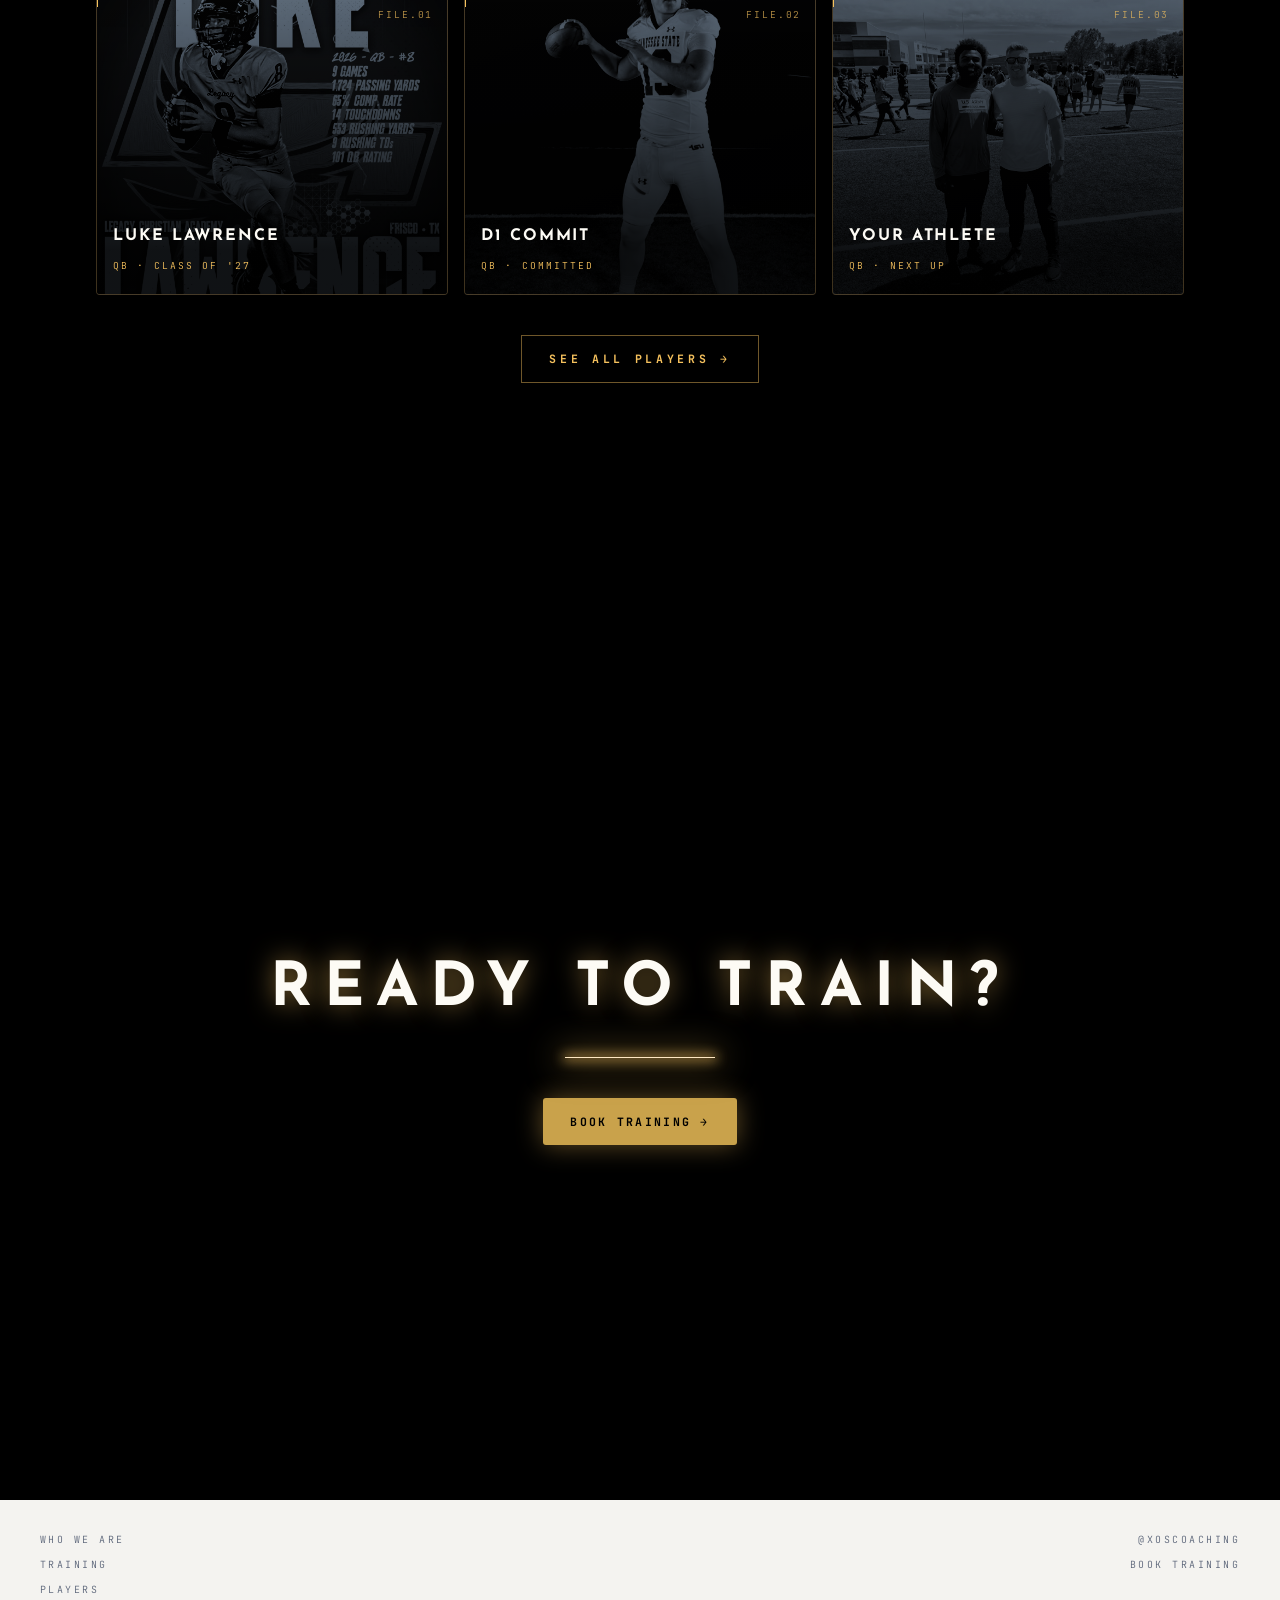
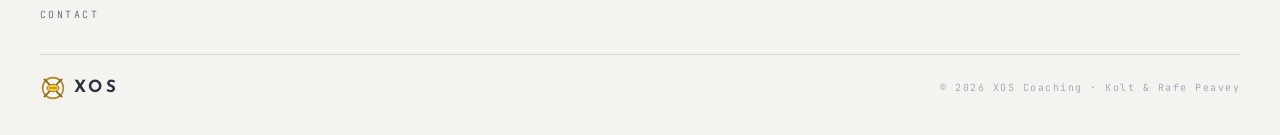
==== commit e89b6a35: "Remove arrival light-beams; fix subtitle line break Delete the CH0 canvas light-beams entirely (pers" ====
--- a/index.html
+++ b/index.html
@@ -24,7 +24,6 @@
     <!-- CH0 — ARRIVAL -->
     <section class="ch ch--arrival" id="ch0" aria-label="XOS Quarterback Development">
       <div class="stars"></div>
-      <canvas id="beams" aria-hidden="true"></canvas>
       <div class="stadium-sil" aria-hidden="true"></div>
       <div class="horizon" aria-hidden="true"></div>
       <div class="grid-floor" aria-hidden="true"></div>
@@ -248,6 +247,6 @@
   </footer>
 
   <script src="js/main.js?v=20260715"></script>
-  <script src="js/cinematic.js"></script>
+  <script src="js/cinematic.js?v=20260715c"></script>
 </body>
 </html>
--- a/css/styles.css
+++ b/css/styles.css
@@ -357,16 +357,6 @@
 .ch--arrival{
   flex-direction:column;
   background:var(--bg);
-}
-/* width/height 100% is required: canvas is a replaced element, so
-   inset:0 alone would leave its CSS size at the width/height attributes */
-#beams{position:absolute;inset:0;width:100%;height:100%;z-index:1;pointer-events:none}
-/* static fallback gradient when canvas/beams are skipped */
-.beams-fallback{
-  position:absolute;left:0;right:0;bottom:34%;height:46%;z-index:1;pointer-events:none;
-  background:linear-gradient(180deg,transparent, rgba(var(--neon),.14) 70%, rgba(var(--neon),.28));
-  -webkit-mask-image:linear-gradient(90deg,transparent,black 20%,black 80%,transparent);
-  mask-image:linear-gradient(90deg,transparent,black 20%,black 80%,transparent);
 }
 .horizon{
   position:absolute;left:0;right:0;bottom:34%;height:1px;z-index:2;
@@ -428,6 +418,11 @@
   letter-spacing:.5em;color:var(--muted);text-transform:uppercase;
   margin-top:1rem;
 }
+/* The mark container shrink-wraps to the wordmark, and the subtitle's tracked
+   width lands right at that edge — sub-pixel rendering on wide displays tips
+   "Development" onto a second line. Above 640px the viewport holds the tracked
+   line comfortably, so keep it single; narrow phones still wrap gracefully. */
+@media(min-width:640px){.arrival-sub{white-space:nowrap}}
 .scroll-cue{
   position:absolute;bottom:1.5rem;left:clamp(1.25rem,5vw,3.5rem);z-index:4;
   font-family:var(--font-mono);font-size:.6rem;letter-spacing:.4em;
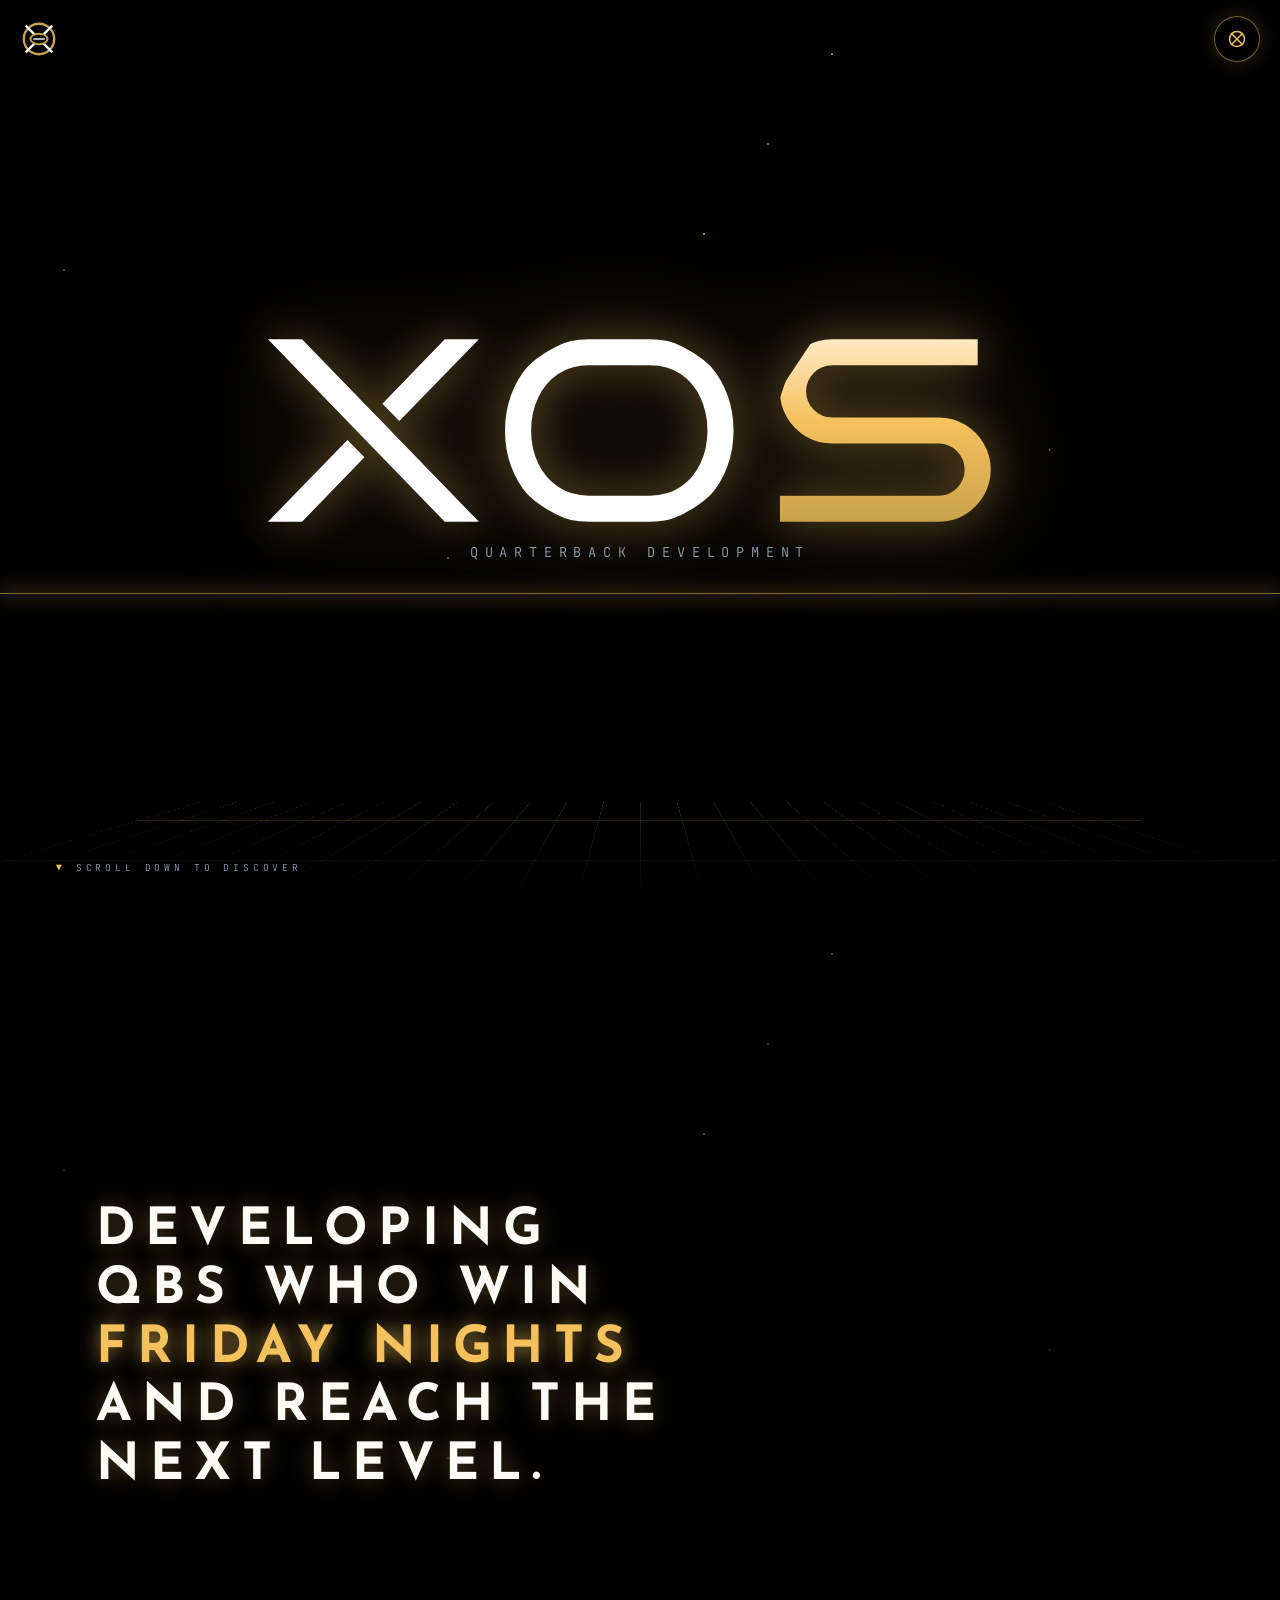
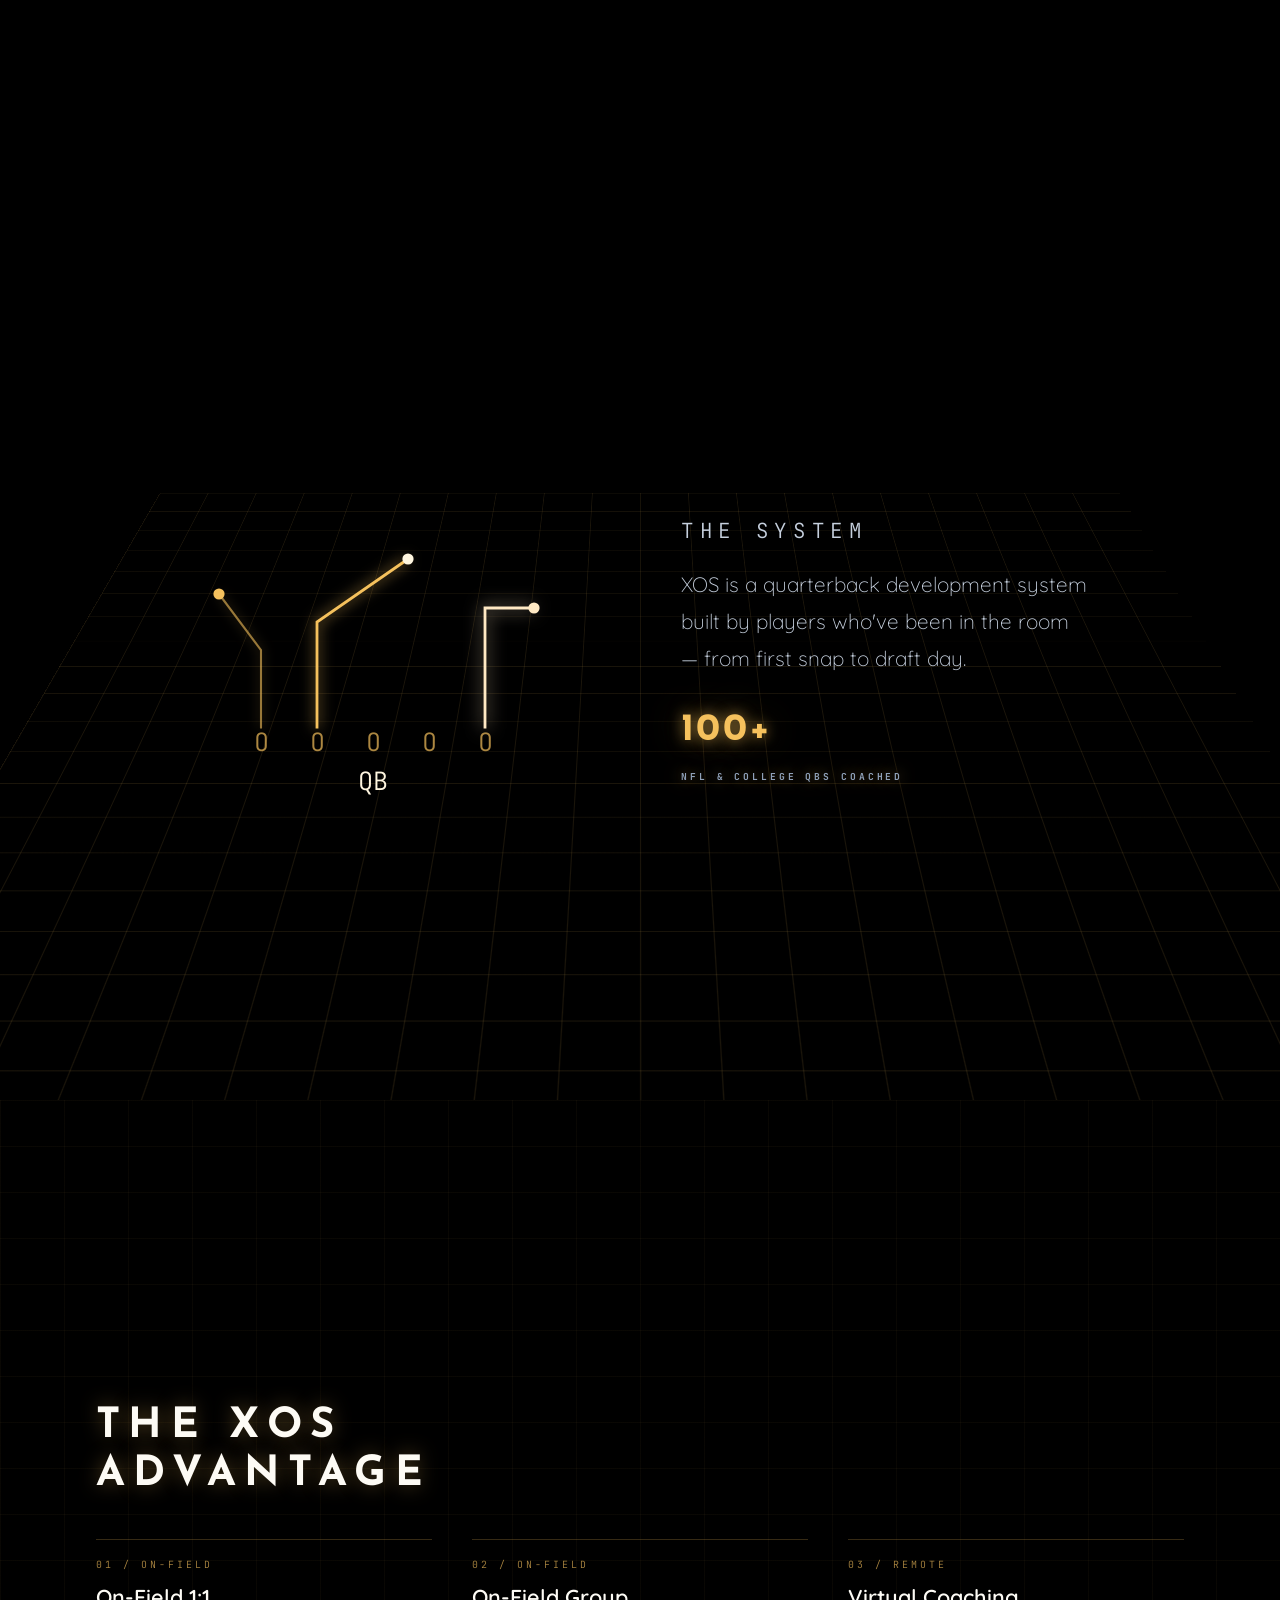
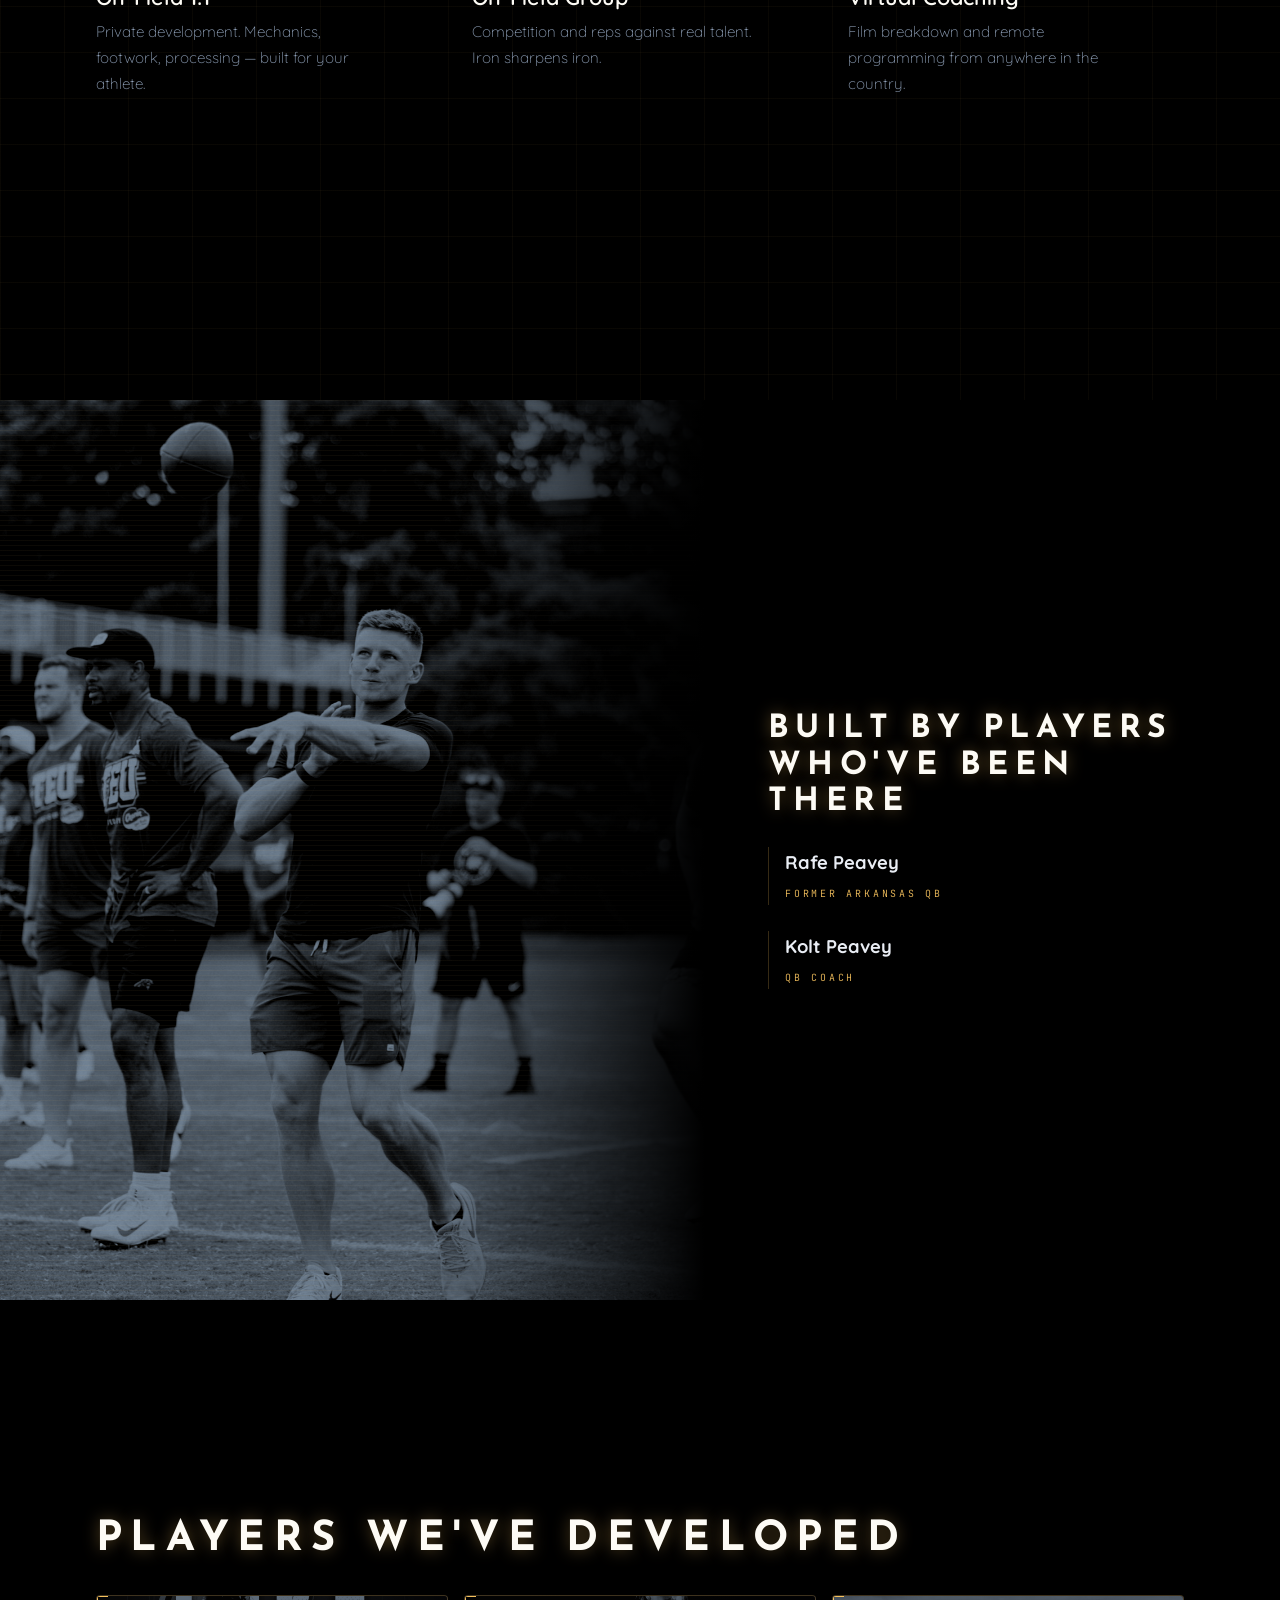
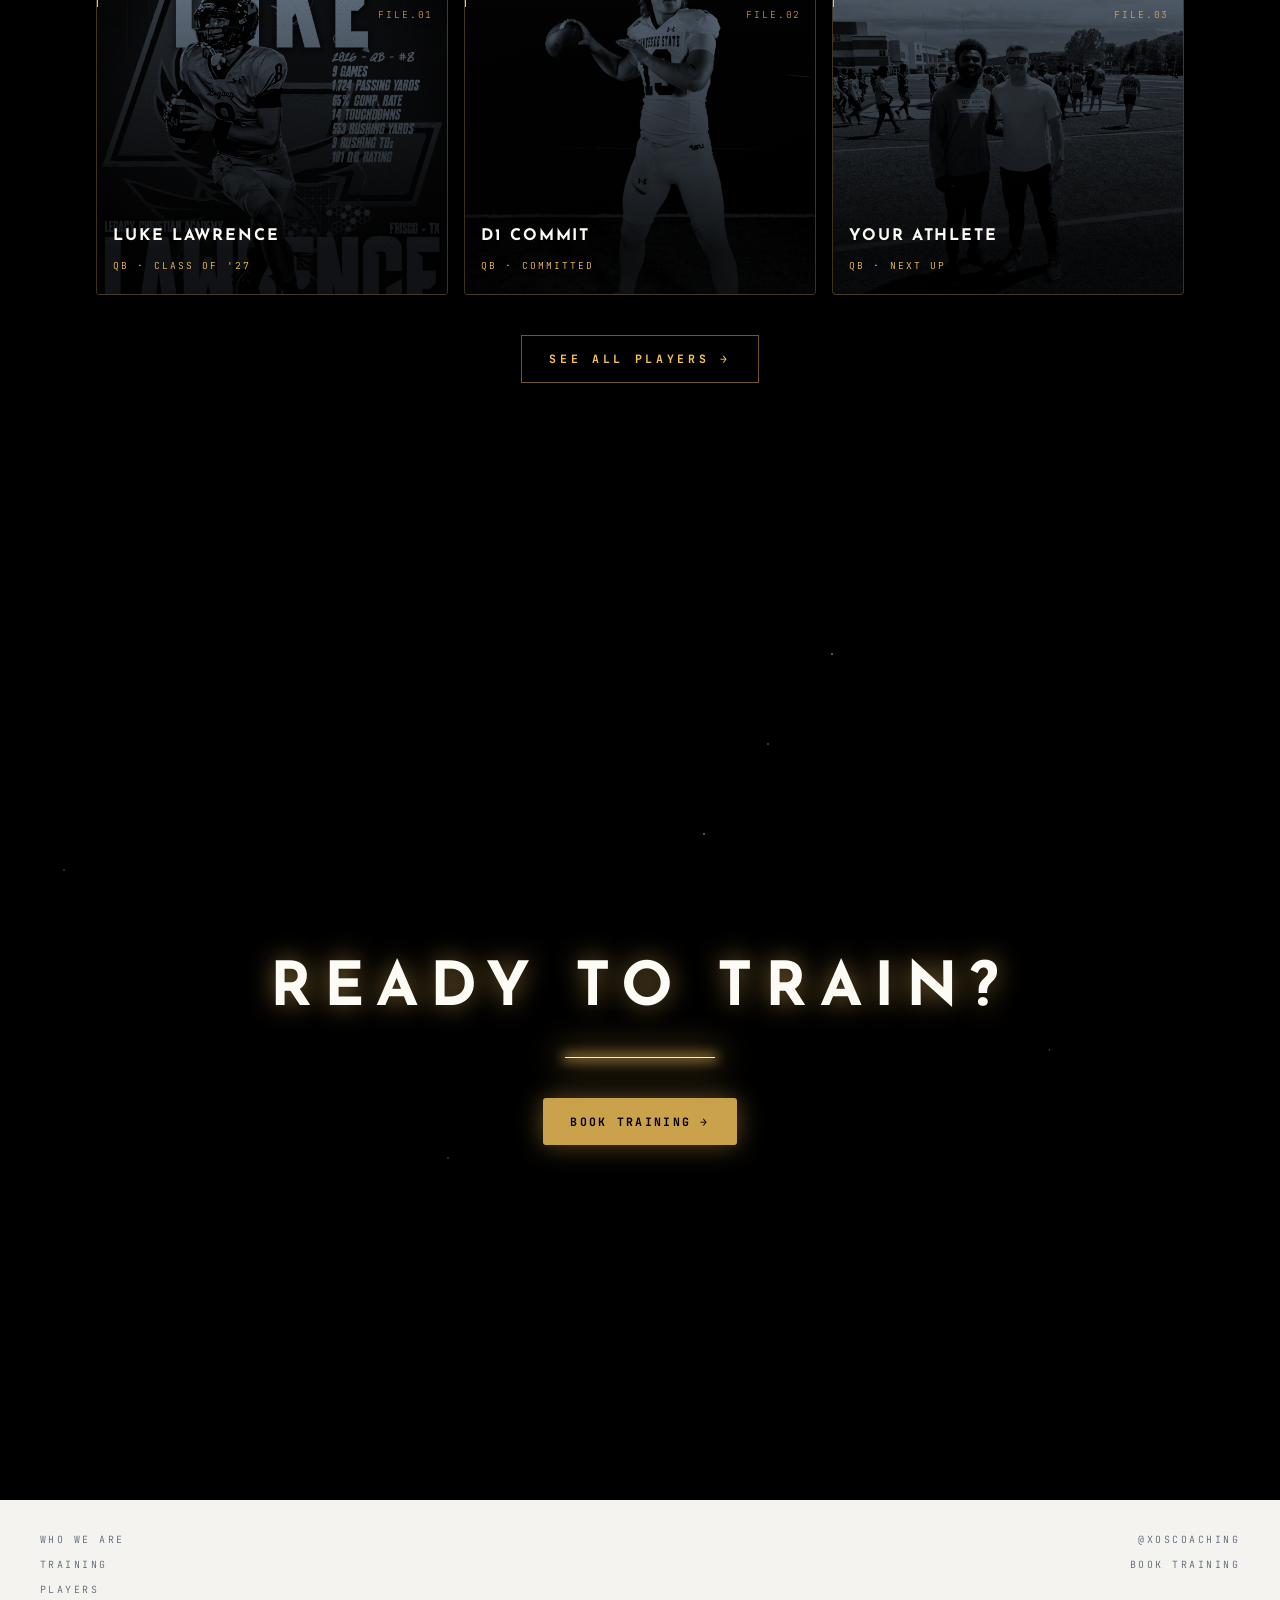
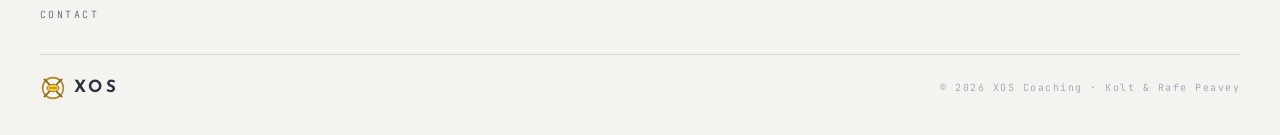
==== commit 726a480a: "pushing" ====
--- a/index.html
+++ b/index.html
@@ -8,7 +8,7 @@
   <link rel="preconnect" href="https://fonts.googleapis.com">
   <link rel="preconnect" href="https://fonts.gstatic.com" crossorigin>
   <link href="https://fonts.googleapis.com/css2?family=Josefin+Sans:wght@400;600;700&family=Quicksand:wght@300;400;500;600;700&family=JetBrains+Mono:wght@400;700&display=swap" rel="stylesheet">
-  <link rel="stylesheet" href="css/styles.css?v=20260715">
+  <link rel="stylesheet" href="css/styles.css?v=20260715f">
   <link rel="icon" href="assets/logo.svg" type="image/svg+xml">
 </head>
 <body>
@@ -47,17 +47,21 @@
                    the gap does nothing) — each is drawn BOTTOM-tip -> TOP and the
                    two IGNITE ONE AT A TIME (see the staggered --xd) like a pair of
                    lightsabers, which is why each path starts at its y=714 point.
-                   X stroke-width is 84 = the diagonal's own ink-band width. Do NOT
-                   widen it: a wider stroke overhangs the centre crossing and, while
-                   the first blade draws alone, uncovers the ROOT of the other
-                   diagonal's leg — a stub poking out of the blade. 84 keeps any
-                   leg reveal tucked inside the blade so each draws as a clean line.
+                   CRITICAL: each blade must lie exactly on the glyph diagonal's own
+                   centreline, or it clips the "/" stubs at an angle and shatters them
+                   (a floating diamond at the crossing + severed stubs). The "\" band
+                   runs (48.85,0)->(715.2,688); the "/" band runs (715.2,0)->(48.85,688);
+                   the d values below are those centrelines extended to y=-26 / y=714.
+                   stroke-width 96 = the band's perpendicular ink width — enough to
+                   cover it fully. Because "\" ignites first (--xd .16 vs .66) any
+                   centre overlap is already lit by the time "/" draws, so no stub root
+                   leaks. If you re-cut the glyph, re-derive these two centrelines.
                    The O is its ring mid-line; the S walks
                    top-bar -> right connector -> mid-bar -> left connector ->
                    bottom-bar. O/S widths verified for 100% coverage; do not lower. -->
               <mask id="xos-mask-x" maskUnits="userSpaceOnUse" x="-200" y="-212" width="3173" height="1112">
-                <path class="xos-trace" pathLength="1" style="--xd:.16s;--dur:.55s;--ease:cubic-bezier(.16,.84,.24,1)" stroke-width="84" d="M810 714L-46 -26"/>
-                <path class="xos-trace" pathLength="1" style="--xd:.66s;--dur:.55s;--ease:cubic-bezier(.16,.84,.24,1)" stroke-width="84" d="M-46 714L810 -26"/>
+                <path class="xos-trace" pathLength="1" style="--xd:.16s;--dur:.55s;--ease:cubic-bezier(.16,.84,.24,1)" stroke-width="96" d="M740.35 714L23.65 -26"/>
+                <path class="xos-trace" pathLength="1" style="--xd:.66s;--dur:.55s;--ease:cubic-bezier(.16,.84,.24,1)" stroke-width="96" d="M23.7 714L740.4 -26"/>
               </mask>
               <mask id="xos-mask-o" maskUnits="userSpaceOnUse" x="-200" y="-212" width="3173" height="1112">
                 <path class="xos-trace" pathLength="1" style="--xd:1.15s;--dur:.75s" stroke-width="150" d="M1308.4 49A381 295 0 1 1 1308.4 639A381 295 0 1 1 1308.4 49"/>
@@ -78,7 +82,14 @@
                  document, in several engines. Never add a `fill` to `.xos-glyph` in CSS:
                  CSS beats presentation attributes and would flatten the S's gradient. -->
             <g class="xos-glyphs" fill-rule="evenodd">
-              <path class="xos-glyph xos-glyph--core" mask="url(#xos-mask-x)" d="M779.6 688.0H650.8L381.5 410.8L113.2 688.0H-15.5L317.6 344.0L-15.5 0.0H113.2ZM779.6 0.0 479.8 308.6 415.9 242.8 650.8 0.0Z"/>
+              <!-- Three subpaths: the continuous "\" diagonal (corner to corner),
+                   then the two "/" stubs. The "/" is broken symmetrically about the
+                   glyph centre (382,344) — the bottom-left stub is the exact 180°
+                   point-reflection of the top-right stub, so both stop short of the
+                   "\" with equal gaps, matching the real Bruno Ace X. Do NOT re-weld
+                   the bottom-left leg into the "\": that fuses one end while the other
+                   stays broken, and the asymmetric overlap is what this replaced. -->
+              <path class="xos-glyph xos-glyph--core" mask="url(#xos-mask-x)" d="M113.2 0L779.6 688L650.8 688L-15.5 0ZM779.6 0L479.8 308.6L415.9 242.8L650.8 0ZM-15.5 688L284.3 379.4L348.2 445.2L113.2 688Z"/>
               <path class="xos-glyph xos-glyph--core" mask="url(#xos-mask-o)" d="M1738.9 344.0Q1738.9 415.7 1716.2 478.2Q1693.6 540.6 1651.9 587.7Q1610.1 634.9 1552.1 661.5Q1494.1 688.0 1423.4 688.0H1194.4Q1122.6 688.0 1064.6 661.5Q1006.6 634.9 964.9 587.7Q923.1 540.6 900.5 478.2Q877.9 415.7 877.9 344.0Q877.9 273.2 900.5 210.8Q923.1 148.4 964.9 100.7Q1006.6 53.1 1064.6 26.5Q1122.6 0.0 1194.4 0.0H1423.4Q1494.1 0.0 1552.1 26.5Q1610.1 53.1 1651.9 100.7Q1693.6 148.4 1716.2 210.8Q1738.9 273.2 1738.9 344.0ZM1640.6 344.0Q1640.6 276.2 1614.5 220.2Q1588.5 164.1 1539.8 131.2Q1491.2 98.3 1423.4 98.3H1194.4Q1126.5 98.3 1077.9 131.2Q1029.2 164.1 1002.7 220.2Q976.2 276.2 976.2 344.0Q976.2 411.8 1002.7 467.3Q1029.2 522.9 1077.9 556.3Q1126.5 589.7 1194.4 589.7H1423.4Q1491.2 589.7 1539.8 556.3Q1588.5 522.9 1614.5 467.3Q1640.6 411.8 1640.6 344.0Z"/>
               <path class="xos-glyph" mask="url(#xos-mask-s)" fill="url(#xos-s-gold)" d="M2708.0 491.4Q2708.0 545.5 2681.4 590.2Q2654.9 634.9 2610.6 661.5Q2566.4 688.0 2511.4 688.0H1913.8V589.7H2511.4Q2552.7 589.7 2581.2 560.7Q2609.7 531.7 2609.7 491.4Q2609.7 451.1 2581.2 422.1Q2552.7 393.1 2511.4 393.1H2110.4Q2056.3 393.1 2011.6 366.6Q1966.9 340.1 1940.3 295.3Q1913.8 250.6 1913.8 196.6Q1913.8 142.5 1940.3 97.8Q1966.9 53.1 2011.6 26.5Q2056.3 0.0 2110.4 0.0H2658.8V98.3H2110.4Q2070.1 98.3 2041.1 127.3Q2012.1 156.3 2012.1 196.6Q2012.1 236.9 2041.1 265.9Q2070.1 294.9 2110.4 294.9H2511.4Q2566.4 294.9 2610.6 321.4Q2654.9 347.9 2681.4 392.7Q2708.0 437.4 2708.0 491.4Z"/>
             </g>
--- a/css/styles.css
+++ b/css/styles.css
@@ -264,14 +264,32 @@
   background-image:
     radial-gradient(1px 1px at 12% 18%, rgba(255,255,255,.8) 50%, transparent 50%),
     radial-gradient(1px 1px at 78% 12%, rgba(255,255,255,.5) 50%, transparent 50%),
-    radial-gradient(1px 1px at 55% 26%, rgba(var(--neon),.7) 50%, transparent 50%),
+    radial-gradient(1.6px 1.6px at 55% 26%, rgba(var(--neon),.7) 50%, transparent 50%),
     radial-gradient(1px 1px at 32% 8%,  rgba(255,255,255,.45) 50%, transparent 50%),
     radial-gradient(1px 1px at 88% 32%, rgba(var(--neon),.5) 50%, transparent 50%),
     radial-gradient(1px 1px at 45% 14%, rgba(255,255,255,.35) 50%, transparent 50%),
-    radial-gradient(1px 1px at 65% 6%,  rgba(255,255,255,.55) 50%, transparent 50%),
+    radial-gradient(1.6px 1.6px at 65% 6%,  rgba(255,255,255,.55) 50%, transparent 50%),
     radial-gradient(1px 1px at 22% 40%, rgba(255,255,255,.3) 50%, transparent 50%),
     radial-gradient(1px 1px at 92% 60%, rgba(var(--neon),.4) 50%, transparent 50%),
-    radial-gradient(1px 1px at 8% 66%,  rgba(255,255,255,.35) 50%, transparent 50%);
+    radial-gradient(1px 1px at 8% 66%,  rgba(255,255,255,.35) 50%, transparent 50%),
+    radial-gradient(1px 1px at 18% 10%, rgba(255,255,255,.5) 50%, transparent 50%),
+    radial-gradient(1px 1px at 40% 22%, rgba(255,255,255,.4) 50%, transparent 50%),
+    radial-gradient(1.6px 1.6px at 60% 16%, rgba(var(--neon),.5) 50%, transparent 50%),
+    radial-gradient(1px 1px at 72% 28%, rgba(255,255,255,.35) 50%, transparent 50%),
+    radial-gradient(1px 1px at 85% 8%,  rgba(255,255,255,.45) 50%, transparent 50%),
+    radial-gradient(1.6px 1.6px at 5% 30%,  rgba(255,255,255,.3) 50%, transparent 50%),
+    radial-gradient(1px 1px at 28% 34%, rgba(var(--neon),.45) 50%, transparent 50%),
+    radial-gradient(1px 1px at 50% 6%,  rgba(255,255,255,.5) 50%, transparent 50%),
+    radial-gradient(1px 1px at 95% 22%, rgba(255,255,255,.35) 50%, transparent 50%),
+    radial-gradient(1px 1px at 15% 52%, rgba(255,255,255,.4) 50%, transparent 50%),
+    radial-gradient(1px 1px at 38% 48%, rgba(var(--neon),.4) 50%, transparent 50%),
+    radial-gradient(1px 1px at 68% 44%, rgba(255,255,255,.3) 50%, transparent 50%),
+    radial-gradient(1.6px 1.6px at 82% 50%, rgba(255,255,255,.4) 50%, transparent 50%),
+    radial-gradient(1px 1px at 48% 38%, rgba(255,255,255,.35) 50%, transparent 50%),
+    radial-gradient(1px 1px at 3% 48%,  rgba(var(--neon),.4) 50%, transparent 50%),
+    radial-gradient(1px 1px at 58% 54%, rgba(255,255,255,.3) 50%, transparent 50%),
+    radial-gradient(1px 1px at 75% 62%, rgba(255,255,255,.35) 50%, transparent 50%),
+    radial-gradient(1.6px 1.6px at 35% 62%, rgba(255,255,255,.3) 50%, transparent 50%);
 }
 
 /* perspective gold grid floor */
@@ -357,6 +375,18 @@
 .ch--arrival{
   flex-direction:column;
   background:var(--bg);
+}
+/* The wordmark + "Quarterback Development" subtitle are vertically centred in
+   the chapter, but the horizon/stadium/grid scene is anchored to the lower
+   third (bottom:34%). On TALL viewports the centred mark clears the horizon
+   line comfortably. As the window gets shorter (short desktop windows,
+   landscape phones, small phones) that line rises toward centre and would cut
+   through the subtitle. Reserving the horizon band as bottom padding on short
+   viewports makes the flex centring happen ONLY in the space ABOVE the line,
+   so the subtitle always sits above it. Tall windows are already clear and are
+   left untouched. */
+@media (max-height:820px){
+  .ch--arrival{ padding-bottom:calc(35vh + 2rem); }
 }
 .horizon{
   position:absolute;left:0;right:0;bottom:34%;height:1px;z-index:2;
@@ -415,14 +445,13 @@
 .arrival-sub{
   font-family:var(--font-mono);
   font-size:clamp(.6rem,1.6vw,.85rem);
-  letter-spacing:.5em;color:var(--muted);text-transform:uppercase;
+  /* Tracking scales with the viewport so the tracked line always fits on ONE
+     line: full .5em on wide screens, tightening toward .22em on narrow phones.
+     Paired with nowrap, "Development" can never drop to a second line. */
+  letter-spacing:clamp(.22em,1.2vw,.5em);color:var(--muted);text-transform:uppercase;
   margin-top:1rem;
-}
-/* The mark container shrink-wraps to the wordmark, and the subtitle's tracked
-   width lands right at that edge — sub-pixel rendering on wide displays tips
-   "Development" onto a second line. Above 640px the viewport holds the tracked
-   line comfortably, so keep it single; narrow phones still wrap gracefully. */
-@media(min-width:640px){.arrival-sub{white-space:nowrap}}
+  white-space:nowrap;
+}
 .scroll-cue{
   position:absolute;bottom:1.5rem;left:clamp(1.25rem,5vw,3.5rem);z-index:4;
   font-family:var(--font-mono);font-size:.6rem;letter-spacing:.4em;
